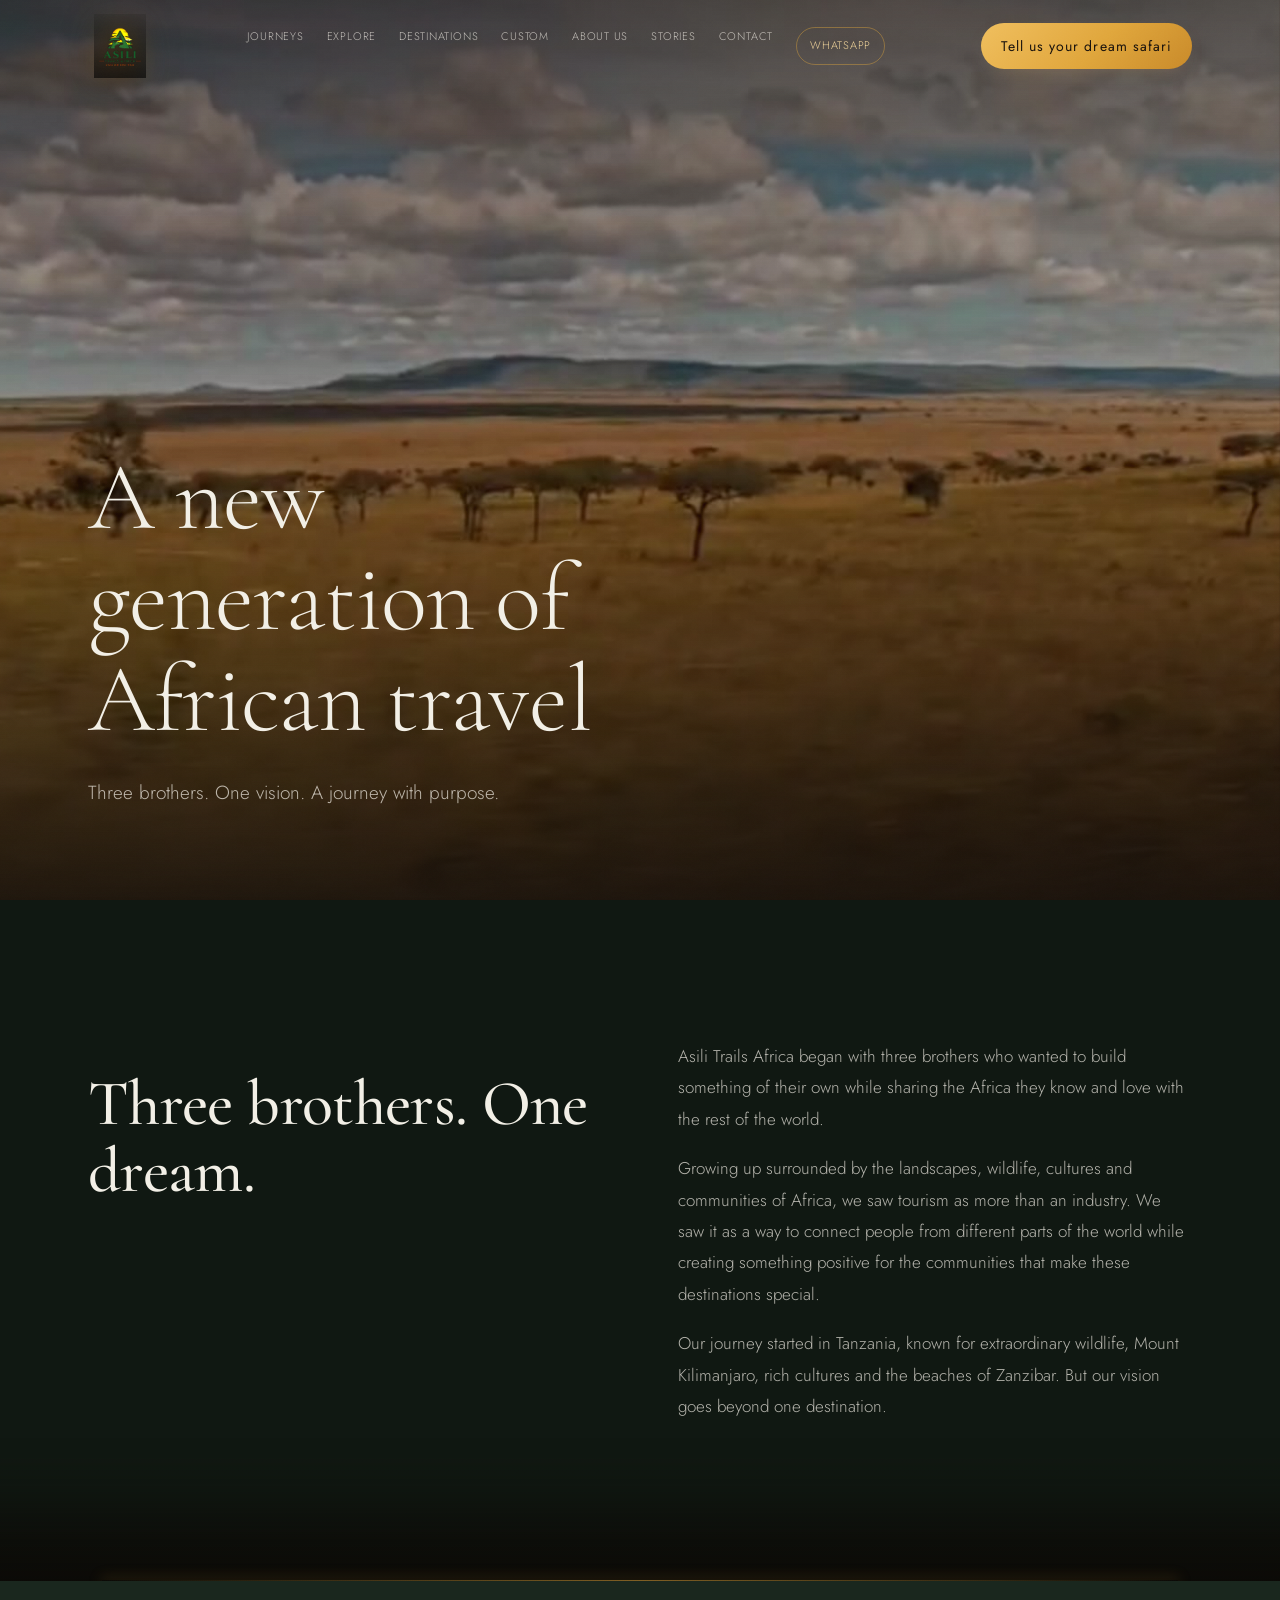
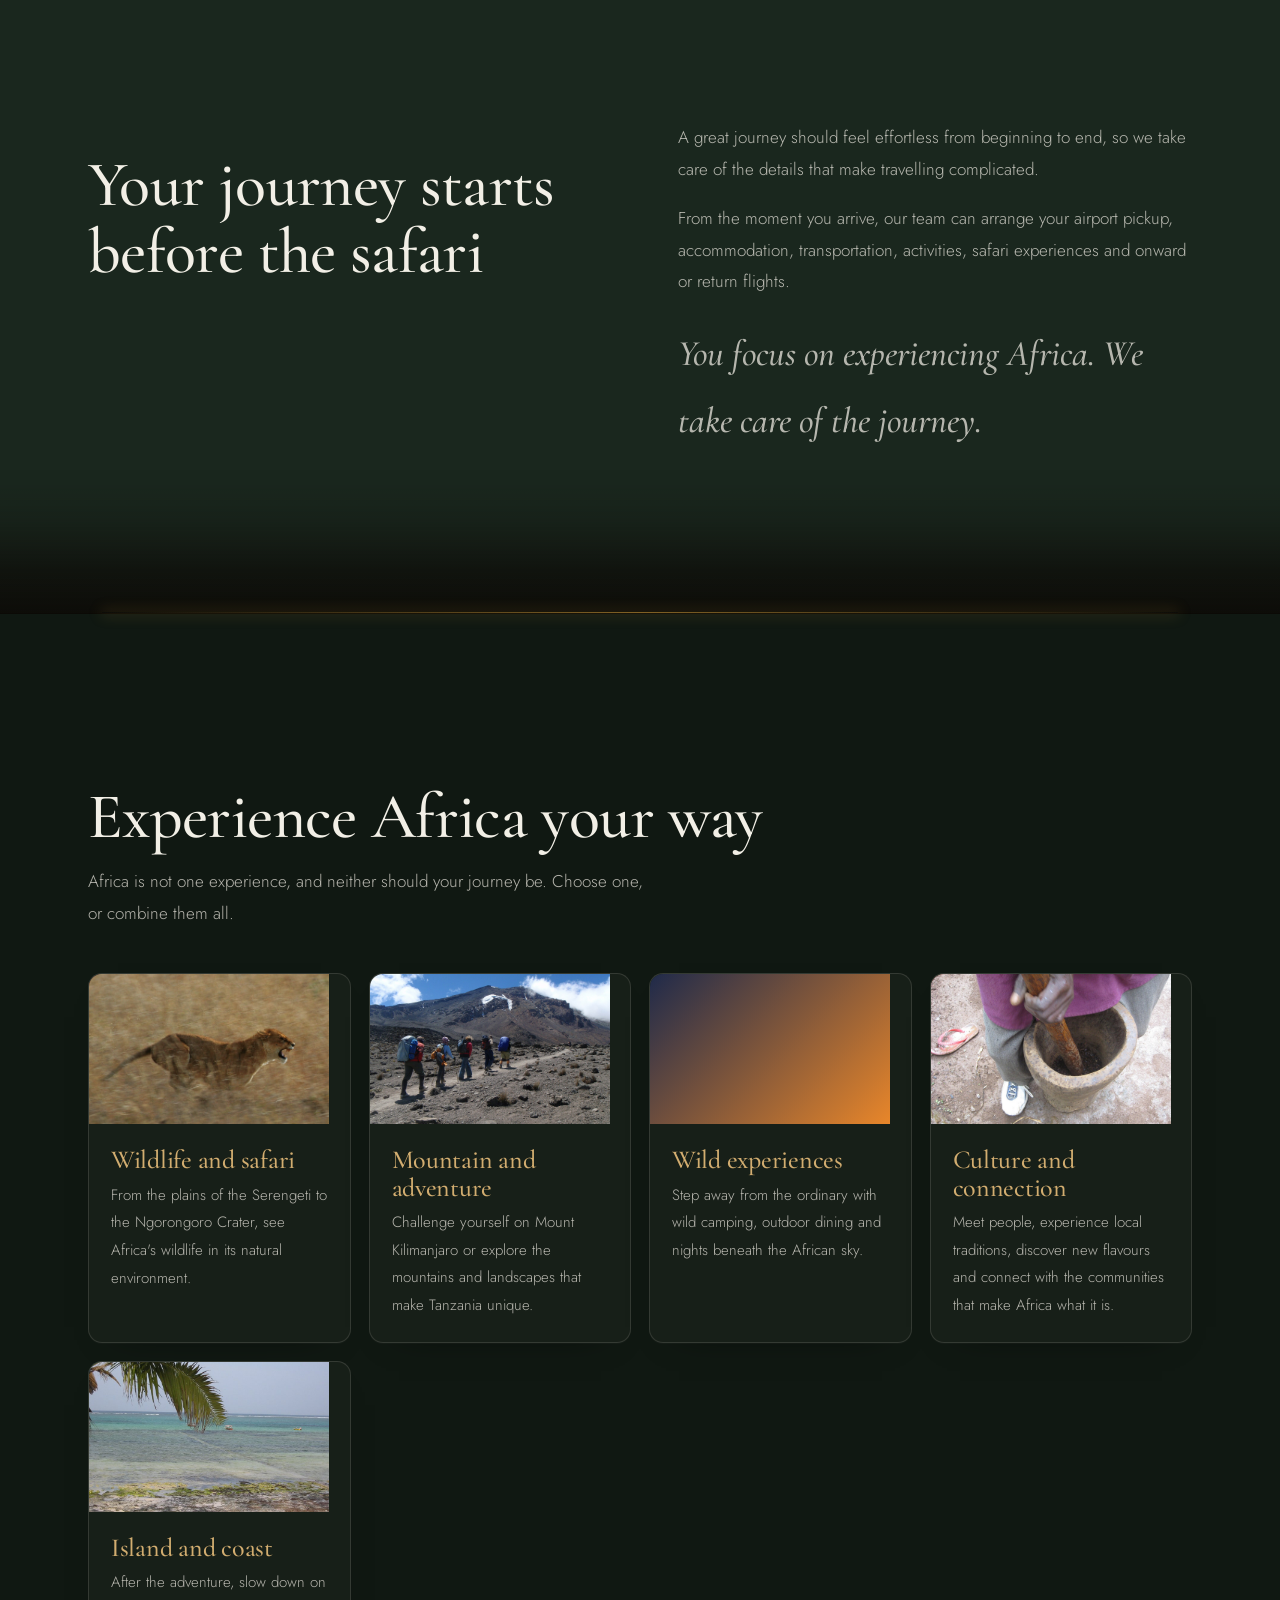
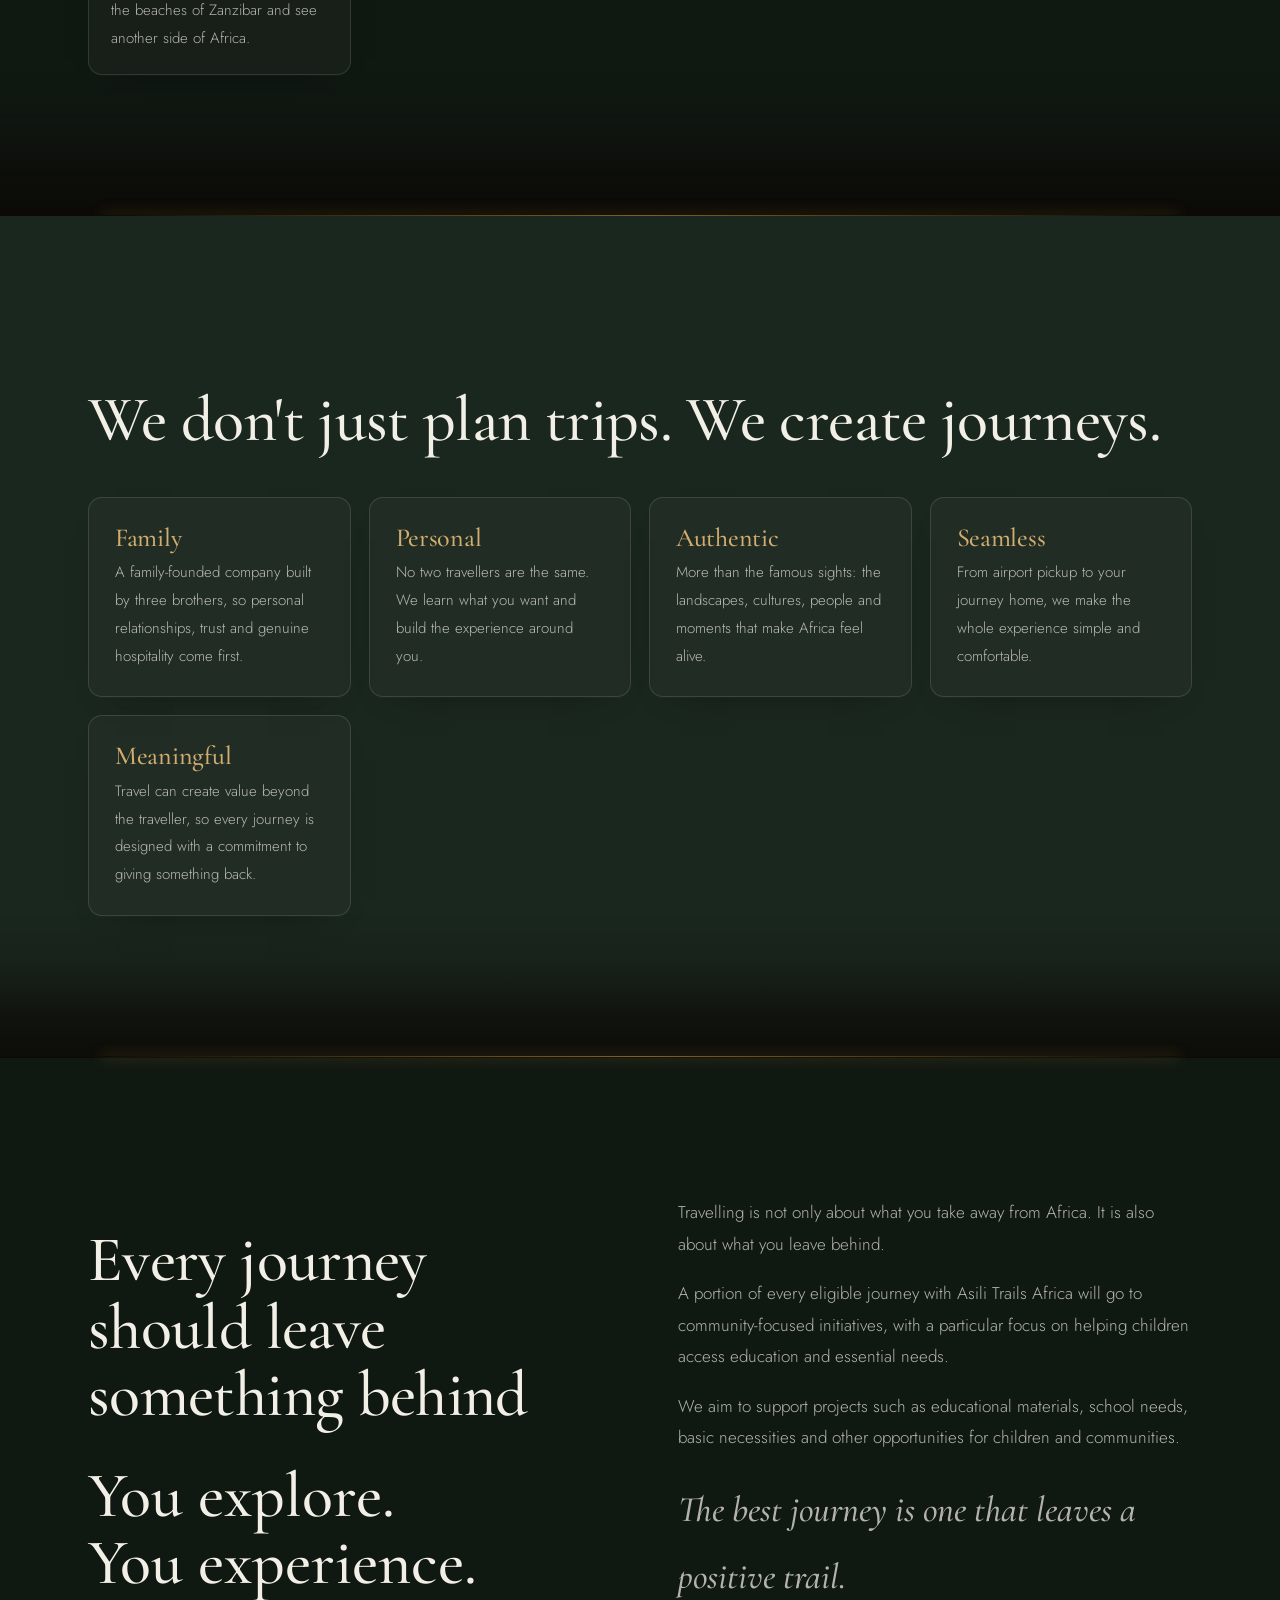
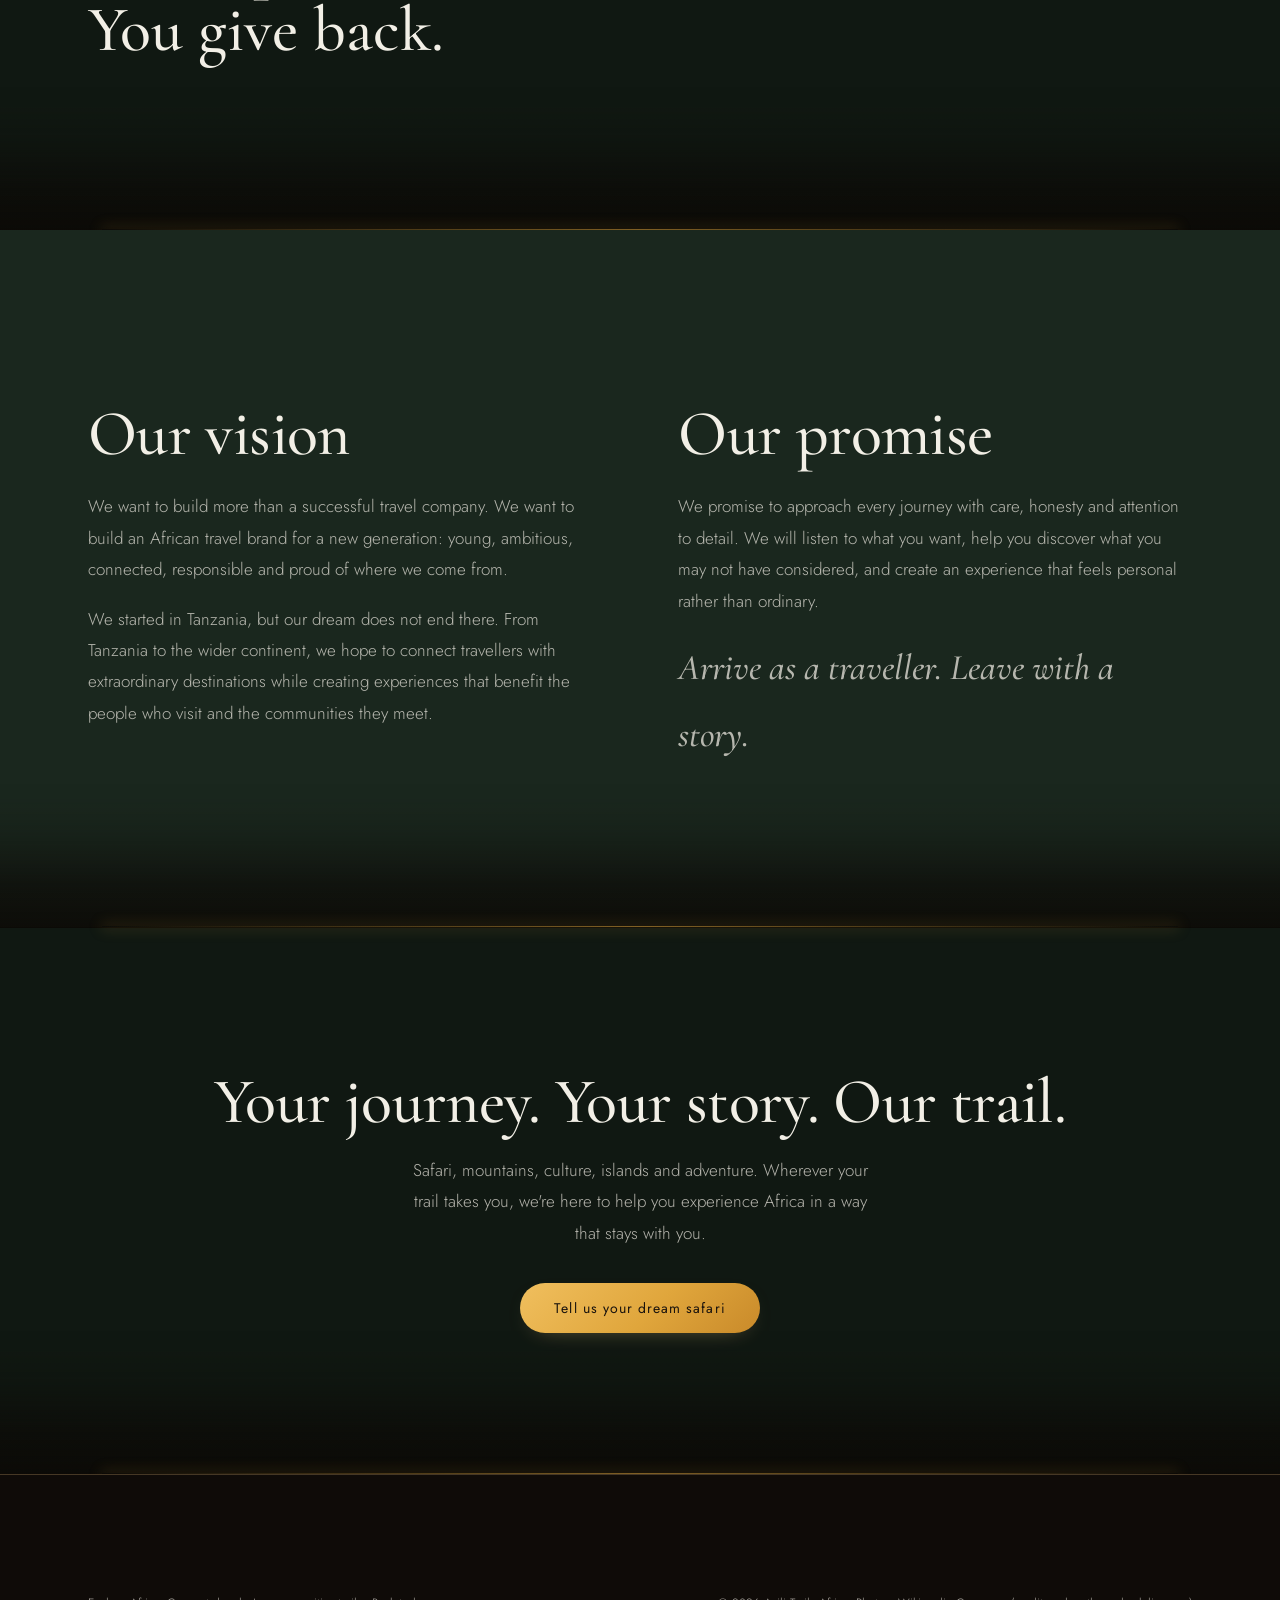
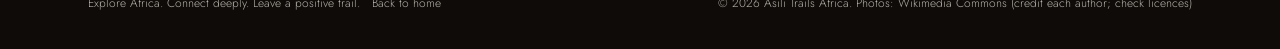
==== about.html @ cc061649 "Add files via upload" ====
<!doctype html>
<html lang="en">
  <head>
    <meta charset="utf-8" />
    <meta
      name="viewport"
      content="width=device-width,initial-scale=1,viewport-fit=cover"
    />
    <meta name="theme-color" content="#1a130d" />
    <title>Our story | Asili Trails Africa</title>
    <meta
      name="description"
      content="Three brothers, one vision: a new generation of African travel that gives something back."
    />
    <link rel="icon" type="image/png" href="logo.png" />
    <link rel="apple-touch-icon" href="logo.png" />
    <meta property="og:title" content="Our story | Asili Trails Africa" />
    <meta property="og:image" content="logo.png" />
    <link rel="preconnect" href="https://fonts.googleapis.com" />
    <link rel="preconnect" href="https://fonts.gstatic.com" crossorigin />
    <link
      href="https://fonts.googleapis.com/css2?family=Cormorant+Garamond:wght@300;500;600&family=Jost:wght@300;400&display=swap"
      rel="stylesheet"
    />
    <link rel="stylesheet" href="style.css" />
  </head>
  <body>
    <div class="prog" id="pg"></div>
    <nav id="nav">
      <div class="w">
        <a
          class="brand"
          href="index.html"
          aria-label="Asili Trails Africa home"
          ><img
            class="logo"
            src="logo.png"
            width="64"
            height="64"
            alt="Asili Trails Africa"
        /></a>
        <div class="links">
          <a href="index.html#journeys">Journeys</a
          ><a href="journeys.html">Explore</a
          ><a href="index.html#destinations">Destinations</a
          ><a href="index.html#custom">Custom</a
          ><a href="about.html">About us</a
          ><a href="index.html#stories">Stories</a
          ><a href="index.html#contact">Contact</a><a class="wa-nav" href="https://wa.me/255725451451?text=Hello%20Asili%20Trails%20Africa%2C%20I%20would%20like%20to%20plan%20a%20Tanzania%20journey." rel="noopener">WhatsApp</a>
        </div>
        <a
          class="btn dt"
          data-tally-open="yPVYJW"
          data-tally-layout="modal"
          data-tally-width="500"
          data-tally-auto-close="0"
          href="index.html#custom"
          >Tell us your dream safari</a
        ><button
          class="bur"
          id="bur"
          type="button"
          aria-label="Open menu"
          aria-expanded="false"
          aria-controls="menu"
        >
          <span></span><span></span><span></span>
        </button>
      </div>
    </nav>
    <div class="menu" id="menu">
      <a href="index.html#journeys">Journeys</a
      ><a href="journeys.html">Explore</a
      ><a href="index.html#destinations">Destinations</a
      ><a href="index.html#custom">Custom</a
      ><a href="about.html">About us</a
      ><a href="index.html#stories">Stories</a
      ><a href="index.html#contact">Contact</a
      ><a
        class="btn"
        data-tally-open="yPVYJW"
        data-tally-layout="modal"
        data-tally-width="500"
        data-tally-auto-close="0"
        href="index.html#custom"
        >Tell us your dream safari</a
      >
    </div>

    <header class="ahero">
      <video
        class="bg"
        autoplay
        muted
        loop
        playsinline
        poster="about.jpg"
        preload="auto"
        aria-hidden="true"
      >
        <source src="about-hero.mp4" type="video/mp4" />
      </video>
      <img
        class="bg"
        id="afallback"
        src="about.jpg"
        alt="Lions resting on a rock at golden hour on the Serengeti"
        style="display: none"
        loading="eager"
        fetchpriority="high"
        onerror="
          if (!this.dataset.f) {
            this.dataset.f = 1;
            this.src =
              'https://commons.wikimedia.org/wiki/Special:FilePath/Serengeti_Loewin.jpg?width=1600';
          } else this.style.display='none';
        "
      />
      <div class="w">
        <h1>A new generation of African travel</h1>
        <p
          style="
            max-width: 40ch;
            color: var(--mute);
            margin: 24px 0 0;
            font-size: 19px;
          "
        >
          Three brothers. One vision. A journey with purpose.
        </p>
      </div>
    </header>

    <section>
      <div class="w two">
        <div data-r>
          <div class="rule"></div>
          <h2>Three brothers. One dream.</h2>
        </div>
        <div class="prose" data-r>
          <p>
            Asili Trails Africa began with three brothers who wanted to build
            something of their own while sharing the Africa they know and love
            with the rest of the world.
          </p>
          <p>
            Growing up surrounded by the landscapes, wildlife, cultures and
            communities of Africa, we saw tourism as more than an industry. We
            saw it as a way to connect people from different parts of the world
            while creating something positive for the communities that make
            these destinations special.
          </p>
          <p>
            Our journey started in Tanzania, known for extraordinary wildlife,
            Mount Kilimanjaro, rich cultures and the beaches of Zanzibar. But
            our vision goes beyond one destination.
          </p>
        </div>
      </div>
    </section>

    <section style="background: var(--panel)">
      <div class="w two">
        <div data-r>
          <div class="rule"></div>
          <h2>Your journey starts before the safari</h2>
        </div>
        <div class="prose" data-r>
          <p>
            A great journey should feel effortless from beginning to end, so we
            take care of the details that make travelling complicated.
          </p>
          <p>
            From the moment you arrive, our team can arrange your airport
            pickup, accommodation, transportation, activities, safari
            experiences and onward or return flights.
          </p>
          <p class="lede" style="margin-top: 24px">
            You focus on experiencing Africa. We take care of the journey.
          </p>
        </div>
      </div>
    </section>

    <section>
      <div class="w">
        <div data-r>
          <div class="rule"></div>
          <h2>Experience Africa your way</h2>
          <p style="color: var(--mute); max-width: 56ch; margin-top: 16px">
            Africa is not one experience, and neither should your journey be.
            Choose one, or combine them all.
          </p>
        </div>
        <div class="grid">
          <div class="tile">
            <div
              class="ti"
              style="background: linear-gradient(135deg, #7a3d2b, #e8862a)"
            >
              <img
                src="images/ser.jpg"
                alt="Lion resting in the Serengeti"
                loading="lazy"
                decoding="async"
                referrerpolicy="no-referrer"
                onerror="
                  if (!this.dataset.f) {
                    this.dataset.f = 1;
                    this.src =
                      'https://commons.wikimedia.org/wiki/Special:FilePath/Serengeti_Loewin.jpg?width=600';
                  } else this.style.display='none';
                "
              />
            </div>
            <div class="t">
              <h3>Wildlife and safari</h3>
              <p>
                From the plains of the Serengeti to the Ngorongoro Crater, see
                Africa's wildlife in its natural environment.
              </p>
            </div>
          </div>
          <div class="tile">
            <div
              class="ti"
              style="background: linear-gradient(135deg, #2b2a3d, #8c4a3a)"
            >
              <img
                src="images/kil.jpg"
                alt="Mount Kilimanjaro"
                loading="lazy"
                decoding="async"
                referrerpolicy="no-referrer"
                onerror="
                  if (!this.dataset.f) {
                    this.dataset.f = 1;
                    this.src =
                      'https://commons.wikimedia.org/wiki/Special:FilePath/Mount_Kilimanjaro_Dec_2009_edit1.jpg?width=600';
                  } else this.style.display='none';
                "
              />
            </div>
            <div class="t">
              <h3>Mountain and adventure</h3>
              <p>
                Challenge yourself on Mount Kilimanjaro or explore the mountains
                and landscapes that make Tanzania unique.
              </p>
            </div>
          </div>
          <div class="tile">
            <div
              class="ti"
              style="background: linear-gradient(135deg, #1f2a4a, #e8862a)"
            >
              <img
                src="images/camping.jpg"
                alt="Camping under the African sky"
                loading="lazy"
                decoding="async"
                referrerpolicy="no-referrer"
                onerror="this.style.display='none'"
              />
            </div>
            <div class="t">
              <h3>Wild experiences</h3>
              <p>
                Step away from the ordinary with wild camping, outdoor dining
                and nights beneath the African sky.
              </p>
            </div>
          </div>
          <div class="tile">
            <div
              class="ti"
              style="background: linear-gradient(135deg, #7a3d2b, #c98a2a)"
            >
              <img
                src="images/mk.jpg"
                alt="Fruit sellers at Darajani Market"
                loading="lazy"
                decoding="async"
                referrerpolicy="no-referrer"
                onerror="
                  if (!this.dataset.f) {
                    this.dataset.f = 1;
                    this.src =
                      'https://commons.wikimedia.org/wiki/Special:FilePath/Darajani_market_fruit_sellers.jpg?width=600';
                  } else this.style.display='none';
                "
              />
            </div>
            <div class="t">
              <h3>Culture and connection</h3>
              <p>
                Meet people, experience local traditions, discover new flavours
                and connect with the communities that make Africa what it is.
              </p>
            </div>
          </div>
          <div class="tile">
            <div
              class="ti"
              style="background: linear-gradient(135deg, #3a6a7a, #e8b86a)"
            >
              <img
                src="images/zb.jpg"
                alt="Beach in Zanzibar"
                loading="lazy"
                decoding="async"
                referrerpolicy="no-referrer"
                onerror="
                  if (!this.dataset.f) {
                    this.dataset.f = 1;
                    this.src =
                      'https://commons.wikimedia.org/wiki/Special:FilePath/Beach_at_Matemwe%2C_Kaskazini_A%2C_Unguja_North%2C_Zanzibar.jpg?width=600';
                  } else this.style.display='none';
                "
              />
            </div>
            <div class="t">
              <h3>Island and coast</h3>
              <p>
                After the adventure, slow down on the beaches of Zanzibar and
                see another side of Africa.
              </p>
            </div>
          </div>
        </div>
      </div>
    </section>

    <section style="background: var(--panel)">
      <div class="w">
        <div data-r>
          <div class="rule"></div>
          <h2>We don't just plan trips. We create journeys.</h2>
        </div>
        <div class="grid">
          <div class="tile v">
            <h3>Family</h3>
            <p>
              A family-founded company built by three brothers, so personal
              relationships, trust and genuine hospitality come first.
            </p>
          </div>
          <div class="tile v">
            <h3>Personal</h3>
            <p>
              No two travellers are the same. We learn what you want and build
              the experience around you.
            </p>
          </div>
          <div class="tile v">
            <h3>Authentic</h3>
            <p>
              More than the famous sights: the landscapes, cultures, people and
              moments that make Africa feel alive.
            </p>
          </div>
          <div class="tile v">
            <h3>Seamless</h3>
            <p>
              From airport pickup to your journey home, we make the whole
              experience simple and comfortable.
            </p>
          </div>
          <div class="tile v">
            <h3>Meaningful</h3>
            <p>
              Travel can create value beyond the traveller, so every journey is
              designed with a commitment to giving something back.
            </p>
          </div>
        </div>
      </div>
    </section>

    <section>
      <div class="w two">
        <div data-r>
          <div class="rule"></div>
          <h2>Every journey should leave something behind</h2>
          <p class="tri" style="margin-top: 34px">
            You explore.<br />You experience.<br />You give back.
          </p>
        </div>
        <div class="prose" data-r>
          <p>
            Travelling is not only about what you take away from Africa. It is
            also about what you leave behind.
          </p>
          <p>
            A portion of every eligible journey with Asili Trails Africa will go
            to community-focused initiatives, with a particular focus on helping
            children access education and essential needs.
          </p>
          <p>
            We aim to support projects such as educational materials, school
            needs, basic necessities and other opportunities for children and
            communities.
          </p>
          <p class="lede" style="margin-top: 24px">
            The best journey is one that leaves a positive trail.
          </p>
        </div>
      </div>
    </section>

    <section style="background: var(--panel)">
      <div class="w two">
        <div class="prose" data-r>
          <div class="rule"></div>
          <h2 style="margin-bottom: 24px">Our vision</h2>
          <p>
            We want to build more than a successful travel company. We want to
            build an African travel brand for a new generation: young,
            ambitious, connected, responsible and proud of where we come from.
          </p>
          <p>
            We started in Tanzania, but our dream does not end there. From
            Tanzania to the wider continent, we hope to connect travellers with
            extraordinary destinations while creating experiences that benefit
            the people who visit and the communities they meet.
          </p>
        </div>
        <div class="prose" data-r>
          <div class="rule"></div>
          <h2 style="margin-bottom: 24px">Our promise</h2>
          <p>
            We promise to approach every journey with care, honesty and
            attention to detail. We will listen to what you want, help you
            discover what you may not have considered, and create an experience
            that feels personal rather than ordinary.
          </p>
          <p class="lede">Arrive as a traveller. Leave with a story.</p>
        </div>
      </div>
    </section>

    <section style="text-align: center">
      <div class="w" data-r>
        <h2>Your journey. Your story. Our trail.</h2>
        <p style="color: var(--mute); margin: 20px auto 34px; max-width: 46ch">
          Safari, mountains, culture, islands and adventure. Wherever your trail
          takes you, we're here to help you experience Africa in a way that
          stays with you.
        </p>
        <a
          class="btn"
          data-tally-open="yPVYJW"
          data-tally-layout="modal"
          data-tally-width="500"
          data-tally-auto-close="0"
          href="index.html#custom"
          >Tell us your dream safari</a
        >
      </div>
    </section>

    <footer>
      <div class="w">
        <div class="copy">
          <span
            >Explore Africa. Connect deeply. Leave a positive trail. &nbsp;
            <a href="index.html">Back to home</a></span
          ><span
            >&copy; 2026 Asili Trails Africa. Photos: Wikimedia Commons (credit
            each author; check licences)</span
          >
        </div>
      </div>
    </footer>

    <script>
      (function () {
        var d = document,
          r = d.documentElement,
          $ = function (s) {
            return d.querySelector(s);
          };
        var nav = $("#nav"),
          pg = $("#pg"),
          bur = $("#bur"),
          menu = $("#menu");
        function sc() {
          nav.classList.toggle("s", scrollY > 40);
          var h = r.scrollHeight - innerHeight;
          pg.style.transform =
            "scaleX(" + (h > 0 ? Math.min(1, scrollY / h) : 0) + ")";
        }
        addEventListener("scroll", sc, { passive: true });
        sc();
        function tog(o) {
          var on = typeof o === "boolean" ? o : !menu.classList.contains("on");
          menu.classList.toggle("on", on);
          bur.setAttribute("aria-expanded", on);
          bur.setAttribute("aria-label", on ? "Close menu" : "Open menu");
          r.classList.toggle("lock", on);
        }
        bur.onclick = function () {
          tog();
        };
        [].forEach.call(menu.querySelectorAll("a"), function (a) {
          a.addEventListener("click", function () {
            tog(false);
          });
        });
        addEventListener("keydown", function (e) {
          if (e.key === "Escape") tog(false);
        });
        addEventListener("resize", function () {
          if (innerWidth > 860) tog(false);
        });
        addEventListener("DOMContentLoaded", function () {
          var v = document.querySelector(".ahero video.bg"),
            f = document.getElementById("afallback");
          if (!v) {
            return;
          }
          var saveData = navigator.connection && navigator.connection.saveData;
          if (saveData) {
            v.remove();
            f.style.display = "block";
            return;
          }
          /* Only fall back to the still photo on a genuine failure to load or
     play - never on a timer, and never just because the browser has
     "reduce motion" set. If about-hero.mp4 truly 404s, the browser's
     own error event fires and we swap to the photo; otherwise the
     video is left alone to start whenever it's ready. */
          var done = false;
          var showFallback = function (reason) {
            if (done) return;
            done = true;
            f.style.display = "block";
            f.dataset.reason = reason;
            v.style.display = "none";
          };
          v.addEventListener("error", function () {
            showFallback("video-error");
          });
          var src = v.querySelector("source");
          if (src)
            src.addEventListener("error", function () {
              showFallback("source-error");
            });
          var tryPlay = function () {
            if (done) return;
            var p = v.play();
            if (p && p.catch)
              p.catch(function () {
                /* keep retrying on later events instead of giving up immediately */
              });
          };
          ["loadeddata", "canplay", "canplaythrough"].forEach(function (ev) {
            v.addEventListener(ev, tryPlay);
          });
          tryPlay();
          /* Only give up after a generous window, and only if the video genuinely
     never became playable - not on a short arbitrary timer. */
          setTimeout(function () {
            if (!done && (v.readyState < 2 || v.error))
              showFallback("timeout-not-ready");
          }, 12000);
        });
        addEventListener("load", function () {
          var M = window.Motion || {};
          if (
            !M.animate ||
            !matchMedia("(hover:hover)").matches ||
            matchMedia("(prefers-reduced-motion: reduce)").matches
          )
            return;
          [].forEach.call(d.querySelectorAll(".btn"), function (b) {
            b.addEventListener("pointermove", function (e) {
              var q = b.getBoundingClientRect();
              M.animate(
                b,
                {
                  x: (e.clientX - q.left - q.width / 2) * 0.16,
                  y: (e.clientY - q.top - q.height / 2) * 0.26,
                },
                { duration: 0.25 },
              );
            });
            b.addEventListener("pointerleave", function () {
              M.animate(
                b,
                { x: 0, y: 0 },
                { duration: 0.5, easing: [0.22, 1, 0.36, 1] },
              );
            });
          });
        });
      })();
    </script>
    <script
      defer
      src="https://cdn.jsdelivr.net/npm/motion@11.11.13/dist/motion.js"
    ></script>
    <script
      defer
      src="https://cdnjs.cloudflare.com/ajax/libs/animejs/3.2.1/anime.min.js"
    ></script>
    <script async src="https://tally.so/widget/embed.js"></script>
  </body>
</html>
---- style.css ----
:root {
  --bg: #1a130d;
  --panel: #3a2314;
  --gold: #e0a63c;
  --ink: #ece4d0;
  --mute: rgba(236, 228, 208, 0.7);
  --line: rgba(224, 166, 60, 0.28);
  box-sizing: border-box;
}
*,
*::before,
*::after {
  box-sizing: inherit;
  margin: 0;
}
html {
  scroll-behavior: smooth;
  scroll-padding-top: 90px;
}
body {
  background: var(--bg);
  color: var(--ink);
  font:
    300 17px/1.85 Jost,
    system-ui,
    sans-serif;
  -webkit-font-smoothing: antialiased;
  overflow-x: hidden;
}
h1,
h2,
h3 {
  font-family: "Cormorant Garamond", Georgia, serif;
  font-weight: 500;
  line-height: 1.05;
  letter-spacing: -0.01em;
}
h1 {
  font-weight: 300;
}
h2 {
  font-size: clamp(36px, 5vw, 64px);
}
a {
  color: inherit;
  text-decoration: none;
}
img {
  display: block;
  max-width: 100%;
}
:focus-visible {
  outline: 2px solid var(--gold);
  outline-offset: 3px;
}
.w {
  max-width: 1200px;
  margin: 0 auto;
  padding: 0 clamp(20px, 5vw, 48px);
}
section {
  padding: clamp(72px, 11vw, 150px) 0;
}
.btn {
  display: inline-block;
  padding: 15px 32px;
  border: 1px solid var(--gold);
  border-radius: 2px;
  background: var(--gold);
  color: #1a130d;
  font: 400 14px Jost;
  letter-spacing: 0.06em;
  cursor: pointer;
  transition: 0.3s;
}
.btn:hover {
  background: transparent;
  color: var(--gold);
}
.btn.o {
  background: transparent;
  color: var(--ink);
  border-color: rgba(236, 228, 208, 0.4);
}
.btn.o:hover {
  border-color: var(--gold);
  color: var(--gold);
}
.rule {
  height: 1px;
  width: 64px;
  background: var(--gold);
  margin-bottom: 28px;
  transform-origin: left;
}

nav {
  position: fixed;
  top: 0;
  left: 0;
  right: 0;
  z-index: 10;
  padding-top: env(safe-area-inset-top, 0px);
  transition: 0.4s;
}
nav.s {
  background: rgba(26, 19, 13, 0.88);
  backdrop-filter: blur(14px);
  border-bottom: 1px solid var(--line);
}
nav .w {
  display: flex;
  align-items: center;
  justify-content: space-between;
  gap: 20px;
  height: 80px;
}
.logo {
  width: 56px;
  height: 56px;
  border-radius: 6px;
  background: #f4efe2;
}
.logo.big {
  width: 110px;
  height: 110px;
}
.links {
  display: flex;
  gap: 34px;
  font-size: 14px;
  letter-spacing: 0.08em;
}
.links a {
  color: var(--mute);
  transition: 0.3s;
}
.links a.wa-nav { color: var(--gold); }
.links a:hover {
  color: var(--gold);
}
.bur {
  display: none;
  background: none;
  border: 1px solid var(--line);
  color: var(--ink);
  width: 44px;
  height: 44px;
  border-radius: 2px;
  font-size: 20px;
  cursor: pointer;
}
@media (max-width: 860px) {
  .bur {
    display: block;
  }
  nav .btn {
    display: none;
  }
  .links {
    display: none;
    position: absolute;
    top: 100%;
    left: 0;
    right: 0;
    flex-direction: column;
    gap: 18px;
    padding: 22px clamp(20px, 5vw, 48px);
    background: rgba(26, 19, 13, 0.97);
  }
  .links.on {
    display: flex;
  }
}
.hero {
  position: relative;
  min-height: 100vh;
  min-height: 100svh;
  display: flex;
  align-items: flex-end;
  overflow: hidden;
  background: linear-gradient(#5a2c22, #7a3d2b 55%, #e8862a 94%);
}
.hero img {
  position: absolute;
  top: 0;
  right: 0;
  bottom: 0;
  left: 0;
  width: 100%;
  height: 100%;
  object-fit: cover;
  animation: kb 26s ease-out both;
}
@keyframes kb {
  from {
    transform: scale(1.12);
  }
  to {
    transform: scale(1);
  }
}
.hero::after {
  content: "";
  position: absolute;
  top: 0;
  right: 0;
  bottom: 0;
  left: 0;
  background: linear-gradient(
    rgba(26, 19, 13, 0.55),
    rgba(26, 19, 13, 0.05) 45%,
    rgba(122, 61, 43, 0.38) 75%,
    rgba(26, 19, 13, 0.95)
  );
}
.hero .w {
  position: relative;
  z-index: 2;
  width: 100%;
  padding-bottom: clamp(48px, 10vh, 100px);
}
.hero h1 {
  font-size: clamp(48px, 9vw, 124px);
  max-width: 9ch;
}
.hero p {
  max-width: 42ch;
  color: var(--mute);
  margin: 24px 0 34px;
  font-size: 19px;
}
.hero .cta {
  display: flex;
  gap: 14px;
  flex-wrap: wrap;
}
.split {
  display: grid;
  grid-template-columns: 1fr 1.5fr;
  gap: clamp(32px, 7vw, 110px);
  align-items: start;
}
.split > div:first-child {
  position: sticky;
  top: 120px;
}
.split p {
  color: var(--mute);
  margin-top: 20px;
  max-width: 40ch;
  line-height: 1.85;
}
@media (max-width: 860px) {
  .split {
    grid-template-columns: 1fr;
  }
  .split > div:first-child {
    position: static;
  }
}
.acc {
  border-top: 1px solid var(--line);
}
.row {
  border-bottom: 1px solid var(--line);
}
.row > button {
  width: 100%;
  display: flex;
  justify-content: space-between;
  align-items: baseline;
  gap: 20px;
  padding: 26px 0;
  background: none;
  border: 0;
  color: inherit;
  text-align: left;
  cursor: pointer;
  font:
    500 clamp(26px, 3vw, 38px)/1.1 "Cormorant Garamond",
    Georgia,
    serif;
  transition: color 0.3s;
}
.row > button:hover,
.row.on > button {
  color: var(--gold);
}
.row small {
  font:
    300 14px Jost,
    sans-serif;
  color: var(--mute);
  text-align: right;
  max-width: 24ch;
}
@media (max-width: 560px) {
  .row small {
    display: none;
  }
}
.b {
  display: grid;
  grid-template-rows: 0fr;
  transition: grid-template-rows 0.5s cubic-bezier(0.22, 1, 0.36, 1);
}
.row.on .b {
  grid-template-rows: 1fr;
}
.b > div {
  overflow: hidden;
}
.grp h3 {
  font-size: 21px;
  font-style: italic;
  color: var(--gold);
  margin: 4px 0 10px;
}
.chips {
  display: flex;
  flex-wrap: wrap;
  gap: 8px;
  margin-bottom: 22px;
}
.chip {
  border: 1px solid var(--line);
  padding: 5px 14px;
  font-size: 14px;
  color: var(--mute);
  background: none;
  font-family: inherit;
}
button.chip {
  cursor: pointer;
  color: var(--ink);
  transition: 0.3s;
}
button.chip:hover {
  border-color: var(--gold);
}
button.chip[aria-pressed="true"] {
  background: var(--gold);
  border-color: var(--gold);
  color: #1a130d;
}
#destinations {
  background: #2a1f12;
}
.cards {
  display: grid;
  grid-template-columns: repeat(3, 1fr);
  gap: 20px;
  margin-top: 52px;
  min-height: 300px;
}
.card {
  position: relative;
  aspect-ratio: 3/4;
  overflow: hidden;
  background: linear-gradient(#e8862a, #7a3d2b);
  will-change: transform;
}
.card img {
  position: absolute;
  top: 0;
  right: 0;
  bottom: 0;
  left: 0;
  width: 100%;
  height: 100%;
  object-fit: cover;
}
.card::after {
  content: "";
  position: absolute;
  top: 0;
  right: 0;
  bottom: 0;
  left: 0;
  background: linear-gradient(transparent 45%, rgba(26, 19, 13, 0.9));
}
.cap {
  position: absolute;
  left: 24px;
  right: 24px;
  bottom: 22px;
  z-index: 1;
}
.cap h3 {
  font-size: 32px;
}
.cap p {
  color: var(--mute);
  font-size: 15px;
}
@media (max-width: 800px) {
  .cards {
    grid-template-columns: 1fr;
  }
  .card {
    aspect-ratio: 4/3;
  }
}
.custom {
  background: var(--panel);
}
#result {
  font:
    500 clamp(26px, 3.4vw, 40px)/1.15 "Cormorant Garamond",
    Georgia,
    serif;
  margin: 30px 0 20px;
  min-height: 46px;
}
.enq {
  display: flex;
  gap: 10px;
  flex-wrap: wrap;
}
.enq input {
  flex: 1;
  min-width: 190px;
  padding: 14px 18px;
  border: 1px solid var(--line);
  border-radius: 2px;
  background: transparent;
  color: var(--ink);
  font: inherit;
}
.path {
  display: flex;
  flex-wrap: wrap;
  gap: 10px 8px;
  margin-top: 44px;
  font-size: 14px;
  color: var(--mute);
}
.path span {
  display: flex;
  align-items: center;
  gap: 8px;
}
.path span:not(:last-child)::after {
  content: "";
  width: 24px;
  height: 1px;
  background: var(--gold);
  opacity: 0.6;
}
.band {
  position: relative;
  text-align: center;
  padding: clamp(110px, 18vw, 220px) 0;
  background: #4a2418;
  overflow: hidden;
}
.band img {
  position: absolute;
  top: 0;
  right: 0;
  bottom: 0;
  left: 0;
  width: 100%;
  height: 100%;
  object-fit: cover;
}
.band::before {
  content: "";
  position: absolute;
  top: 0;
  right: 0;
  bottom: 0;
  left: 0;
  background: rgba(74, 36, 24, 0.7);
  z-index: 1;
}
.band .w {
  position: relative;
  z-index: 2;
}
.band h2 {
  max-width: 14ch;
  margin: 0 auto 22px;
}
.band p {
  max-width: 52ch;
  margin: 0 auto 34px;
  color: var(--mute);
}
.quote {
  font:
    italic 500 clamp(26px, 3.6vw, 44px)/1.3 "Cormorant Garamond",
    Georgia,
    serif;
  max-width: 26ch;
  min-height: 5.2em;
}
.quote small {
  display: block;
  margin-top: 18px;
  font:
    300 15px Jost,
    sans-serif;
  font-style: normal;
  color: var(--gold);
}
.ctl {
  display: flex;
  gap: 14px;
  margin-top: 26px;
}
.btn.rnd {
  min-height: 52px;
  width: 52px;
  height: 52px;
  padding: 0;
  border-radius: 50%;
  flex-shrink: 0;
}
.btn.rnd svg {
  position: relative;
  z-index: 1;
}
.btn.rnd:hover svg {
  transform: translateX(0);
}
#pv.rnd:hover svg {
  animation: nudgeL 0.5s ease;
}
#nx.rnd:hover svg {
  animation: nudgeR 0.5s ease;
}
@keyframes nudgeL {
  50% {
    transform: translateX(-3px);
  }
}
@keyframes nudgeR {
  50% {
    transform: translateX(3px);
  }
}
footer {
  background: #0f0b08;
  border-top: 1px solid var(--line);
  padding: 70px 0 34px;
}
.cols {
  display: grid;
  grid-template-columns: 1.3fr 1fr 1.4fr;
  gap: 40px;
}
@media (max-width: 800px) {
  .cols {
    grid-template-columns: 1fr;
  }
}
footer h3 {
  font-size: 22px;
  color: var(--gold);
  margin-bottom: 12px;
}
footer li {
  list-style: none;
  color: var(--mute);
  font-size: 15px;
  margin-bottom: 6px;
}
.copy {
  margin-top: 48px;
  font-size: 12px;
  color: var(--mute);
  display: flex;
  justify-content: space-between;
  flex-wrap: wrap;
  gap: 8px;
}

::selection {
  background: var(--gold);
  color: #1a130d;
}
html {
  scrollbar-color: #e0a63c #1a130d;
}
.prog {
  position: fixed;
  top: 0;
  left: 0;
  height: 2px;
  width: 100%;
  background: var(--gold);
  transform: scaleX(0);
  transform-origin: left;
  z-index: 30;
}
.btn {
  position: relative;
  overflow: hidden;
  display: inline-flex;
  align-items: center;
  justify-content: center;
  min-height: 52px;
  padding: 0 34px;
  border: 0;
  border-radius: 999px;
  font:
    400 14px/1 Jost,
    sans-serif;
  letter-spacing: 0.09em;
  background: linear-gradient(135deg, #f0bf5e, #e0a63c 55%, #c98a2a);
  color: #1a130d;
  box-shadow:
    0 10px 28px -12px rgba(224, 166, 60, 0.6),
    inset 0 1px 0 rgba(255, 255, 255, 0.35);
  transition:
    box-shadow 0.4s,
    filter 0.3s;
}
.btn::before {
  content: "";
  position: absolute;
  top: 0;
  right: 0;
  bottom: 0;
  left: 0;
  background: linear-gradient(
    110deg,
    transparent 30%,
    rgba(255, 255, 255, 0.45) 50%,
    transparent 70%
  );
  transform: translateX(-120%);
  transition: transform 0.8s cubic-bezier(0.22, 1, 0.36, 1);
}
.btn:hover {
  background: linear-gradient(135deg, #f0bf5e, #e0a63c 55%, #c98a2a);
  color: #1a130d;
  box-shadow:
    0 18px 36px -12px rgba(224, 166, 60, 0.8),
    inset 0 1px 0 rgba(255, 255, 255, 0.4);
}
.btn:hover::before {
  transform: translateX(120%);
}
.btn:active {
  filter: brightness(0.94);
}
.btn.o {
  background: rgba(236, 228, 208, 0.06);
  color: var(--ink);
  box-shadow: inset 0 0 0 1px rgba(236, 228, 208, 0.35);
  backdrop-filter: blur(6px);
}
.btn.o:hover {
  background: rgba(224, 166, 60, 0.1);
  color: var(--gold);
  box-shadow: inset 0 0 0 1px var(--gold);
}
.links a {
  position: relative;
}
.links a::after {
  content: "";
  position: absolute;
  left: 0;
  right: 0;
  bottom: -6px;
  height: 1px;
  background: var(--gold);
  transform: scaleX(0);
  transform-origin: left;
  transition: transform 0.35s;
}
.links a:hover::after {
  transform: scaleX(1);
}
.chip {
  border-radius: 999px;
  transition: 0.3s;
}
.chip[data-i] {
  cursor: pointer;
  border-color: rgba(224, 166, 60, 0.55);
  color: var(--ink);
}
.chip[data-i]:hover,
.chip.on {
  background: rgba(224, 166, 60, 0.16);
  color: var(--gold);
  border-color: var(--gold);
}
button.chip:hover {
  transform: translateY(-1px);
}
.card {
  border-radius: 14px;
}
.card img {
  transition: transform 1.2s cubic-bezier(0.22, 1, 0.36, 1);
}
.card:hover img {
  transform: scale(1.06);
}
.enq input {
  border-radius: 999px;
  transition: 0.3s;
}
.enq input:focus {
  outline: none;
  border-color: var(--gold);
  box-shadow: 0 0 0 3px rgba(224, 166, 60, 0.18);
}
.ph {
  position: relative;
  margin-top: 30px;
  aspect-ratio: 4/3;
  border-radius: 14px;
  overflow: hidden;
  background: #3a2314;
  border: 1px solid rgba(236, 228, 208, 0.08);
  box-shadow: inset 0 1px 0 rgba(255, 255, 255, 0.04);
}
.ph img {
  position: absolute;
  top: 0;
  right: 0;
  bottom: 0;
  left: 0;
  width: 100%;
  height: 100%;
  object-fit: cover;
}
.ph::after {
  content: "";
  position: absolute;
  top: 0;
  right: 0;
  bottom: 0;
  left: 0;
  background: linear-gradient(transparent 55%, rgba(26, 19, 13, 0.8));
}
.ph figcaption {
  position: absolute;
  left: 18px;
  bottom: 12px;
  z-index: 1;
  font:
    italic 500 24px "Cormorant Garamond",
    Georgia,
    serif;
}
.lede {
  font:
    italic 500 clamp(24px, 3vw, 36px)/1.35 "Cormorant Garamond",
    Georgia,
    serif;
  max-width: 30ch;
}
.prose p {
  color: var(--mute);
  margin-bottom: 18px;
  max-width: 60ch;
  line-height: 1.85;
}
.grid {
  display: grid;
  grid-template-columns: repeat(auto-fit, minmax(210px, 1fr));
  gap: 18px;
  margin-top: 44px;
}
.tile {
  border: 1px solid rgba(236, 228, 208, 0.08);
  box-shadow: inset 0 1px 0 rgba(255, 255, 255, 0.04);
  border-radius: 14px;
  overflow: hidden;
  background: rgba(236, 228, 208, 0.03);
  transition:
    transform 0.5s cubic-bezier(0.22, 1, 0.36, 1),
    border-color 0.3s,
    box-shadow 0.5s;
}
.tile:hover {
  transform: translateY(-5px);
  border-color: rgba(224, 166, 60, 0.5);
  box-shadow:
    inset 0 1px 0 rgba(255, 255, 255, 0.06),
    0 18px 40px -22px rgba(0, 0, 0, 0.6);
}
.tile .ti {
  position: relative;
  height: 150px;
  background: linear-gradient(135deg, #7a3d2b, #e8862a);
}
.tile .ti img {
  position: absolute;
  top: 0;
  right: 0;
  bottom: 0;
  left: 0;
  width: 100%;
  height: 100%;
  object-fit: cover;
}
.tile div.t {
  padding: 22px;
}
.tile h3 {
  font-size: 26px;
  margin-bottom: 8px;
  color: var(--gold);
}
.tile p {
  color: var(--mute);
  font-size: 15px;
  line-height: 1.8;
}
.tile.v {
  padding: 26px;
}
.ahero {
  padding: 190px 0 100px;
  background: linear-gradient(#5a2c22, #3a2314 70%, #1a130d);
}
.ahero h1 {
  font-size: clamp(44px, 7.5vw, 100px);
  max-width: 13ch;
}
.tri {
  font:
    500 clamp(30px, 5vw, 64px)/1.05 "Cormorant Garamond",
    Georgia,
    serif;
  margin: 0 0 26px;
}
.two {
  display: grid;
  grid-template-columns: 1fr 1fr;
  gap: clamp(30px, 6vw, 90px);
}
@media (max-width: 800px) {
  .two {
    grid-template-columns: 1fr;
  }
}

.hero h1,
.ahero h1 {
  animation: rise 1s cubic-bezier(0.22, 1, 0.36, 1) both;
}
.hero p,
.ahero p {
  animation: rise 1s 0.25s cubic-bezier(0.22, 1, 0.36, 1) both;
}
.hero .cta {
  animation: rise 1s 0.45s cubic-bezier(0.22, 1, 0.36, 1) both;
}
nav .w {
  height: 84px;
}
.brand {
  display: block;
  line-height: 0;
}
.logo {
  width: 64px;
  height: 64px;
  object-fit: contain;
  background: none;
  border-radius: 0;
  filter: drop-shadow(0 0 12px rgba(224, 166, 60, 0.4))
    drop-shadow(0 4px 14px rgba(0, 0, 0, 0.6));
  transition:
    filter 0.4s,
    transform 0.4s cubic-bezier(0.22, 1, 0.36, 1);
}
.brand:hover .logo {
  transform: scale(1.06);
  filter: drop-shadow(0 0 20px rgba(224, 166, 60, 0.7))
    drop-shadow(0 4px 14px rgba(0, 0, 0, 0.6));
}
.logo.big {
  width: 132px;
  height: 132px;
}
.bur {
  display: none;
  position: relative;
  width: 48px;
  height: 48px;
  padding: 0;
  border-radius: 50%;
  border: 1px solid var(--line);
  background: rgba(236, 228, 208, 0.06);
  -webkit-backdrop-filter: blur(8px);
  backdrop-filter: blur(8px);
  cursor: pointer;
  z-index: 11;
  transition:
    border-color 0.3s,
    background 0.3s,
    transform 0.2s;
}
.bur:hover {
  border-color: var(--gold);
  background: rgba(224, 166, 60, 0.12);
}
.bur:active {
  transform: scale(0.92);
}
.bur span {
  position: absolute;
  left: 14px;
  right: 14px;
  height: 1.5px;
  border-radius: 2px;
  background: var(--ink);
  transition:
    transform 0.4s cubic-bezier(0.22, 1, 0.36, 1),
    opacity 0.2s,
    background 0.3s;
}
.bur span:nth-child(1) {
  top: 18px;
}
.bur span:nth-child(2) {
  top: 23px;
  right: 21px;
}
.bur span:nth-child(3) {
  top: 28px;
}
.bur:hover span {
  background: var(--gold);
}
.bur[aria-expanded="true"] span:nth-child(1) {
  transform: translateY(5px) rotate(45deg);
}
.bur[aria-expanded="true"] span:nth-child(2) {
  opacity: 0;
}
.bur[aria-expanded="true"] span:nth-child(3) {
  transform: translateY(-5px) rotate(-45deg);
}
.menu {
  position: fixed;
  top: 0;
  left: 0;
  right: 0;
  bottom: 0;
  z-index: 9;
  display: flex;
  flex-direction: column;
  justify-content: center;
  padding: 100px clamp(24px, 8vw, 64px) 40px;
  background: rgba(26, 19, 13, 0.97);
  -webkit-backdrop-filter: blur(18px);
  backdrop-filter: blur(18px);
  opacity: 0;
  visibility: hidden;
  transition:
    opacity 0.35s,
    visibility 0.35s;
}
.menu.on {
  opacity: 1;
  visibility: visible;
}
.menu a:not(.btn) {
  font:
    500 clamp(34px, 9vw, 52px)/1.15 "Cormorant Garamond",
    Georgia,
    serif;
  padding: 10px 0;
  border-bottom: 1px solid var(--line);
  opacity: 0;
  transform: translateY(16px);
  transition:
    transform 0.5s cubic-bezier(0.22, 1, 0.36, 1),
    opacity 0.5s,
    color 0.3s;
}
.menu a:not(.btn):hover {
  color: var(--gold);
}
.menu.on a:not(.btn) {
  opacity: 1;
  transform: none;
}
.menu.on a:nth-child(2) {
  transition-delay: 0.06s;
}
.menu.on a:nth-child(3) {
  transition-delay: 0.12s;
}
.menu.on a:nth-child(4) {
  transition-delay: 0.18s;
}
.menu.on a:nth-child(5) {
  transition-delay: 0.24s;
}
.menu.on a:nth-child(6) {
  transition-delay: 0.3s;
}
.menu .btn {
  margin-top: 32px;
  align-self: flex-start;
}
.lock {
  overflow: hidden;
}
@media (max-width: 860px) {
  .bur {
    display: block;
  }
  .links,
  nav .btn.dt {
    display: none;
  }
}
@media (min-width: 861px) {
  .menu {
    display: none;
  }
}
.card {
  min-height: 280px;
}
.ph {
  min-height: 220px;
}
.gb {
  position: relative;
  height: 150px;
  border-radius: 12px;
  overflow: hidden;
  margin: 6px 0 14px;
  background: linear-gradient(135deg, var(--g1), var(--g2));
}
.gb img {
  position: absolute;
  top: 0;
  left: 0;
  width: 100%;
  height: 100%;
  object-fit: cover;
  transition: transform 1s cubic-bezier(0.22, 1, 0.36, 1);
}
.grp:hover .gb img {
  transform: scale(1.05);
}
.gb::after {
  content: "";
  position: absolute;
  top: 0;
  right: 0;
  bottom: 0;
  left: 0;
  background: linear-gradient(transparent 45%, rgba(26, 19, 13, 0.65));
}
.ph img {
  opacity: 0;
  transition: opacity 0.6s;
}
.ahero {
  position: relative;
  min-height: 72vh;
  min-height: 72svh;
  display: flex;
  align-items: flex-end;
  overflow: hidden;
  padding: 0;
}
.ahero .bg {
  position: absolute;
  top: 0;
  left: 0;
  width: 100%;
  height: 100%;
  object-fit: cover;
  animation: kb 26s ease-out both;
}
.ahero::after {
  content: "";
  position: absolute;
  top: 0;
  right: 0;
  bottom: 0;
  left: 0;
  background: linear-gradient(
    rgba(26, 19, 13, 0.6),
    rgba(26, 19, 13, 0.1) 45%,
    rgba(26, 19, 13, 0.95)
  );
}
.ahero .w {
  position: relative;
  z-index: 2;
  width: 100%;
  padding-top: 130px;
  padding-bottom: clamp(44px, 8vh, 90px);
}
@media (max-width: 1000px) {
  .cards {
    grid-template-columns: 1fr 1fr;
  }
  .cards .card:last-child {
    grid-column: 1/-1;
    aspect-ratio: 16/9;
    min-height: 240px;
  }
}
@media (max-width: 600px) {
  .cards {
    grid-template-columns: 1fr;
  }
  .cards .card:last-child {
    aspect-ratio: 4/3;
  }
  .hero .cta .btn {
    flex: 1 1 100%;
  }
  .hero h1 {
    max-width: none;
  }
  section {
    padding: 64px 0;
  }
  .copy {
    flex-direction: column;
  }
}
@media (min-width: 1500px) {
  .w {
    max-width: 1320px;
  }
}

/* video hero */
.ahero video.bg,
.ahero img.bg {
  position: absolute;
  top: 0;
  left: 0;
  width: 100%;
  height: 100%;
  object-fit: cover;
}
.ahero video.bg {
  animation: none;
}

/* ---- Bulletproof, JS-free reveal: content is ALWAYS visible by default.
   Only browsers that support CSS scroll-driven animations get the
   progressive fade/rise; everyone else just sees the finished section
   immediately, so there is never a blank gap while scripts load. ---- */
[data-r] {
  opacity: 1;
  transform: none;
}
.rule {
  transform: scaleX(1);
}
@supports (animation-timeline: view()) {
  [data-r] {
    opacity: 0;
    transform: translateY(26px);
    animation: revealUp linear both;
    animation-timeline: view();
    animation-range: entry 0% cover 26%;
  }
  .rule {
    transform: scaleX(0);
    transform-origin: left;
    animation: ruleGrow linear both;
    animation-timeline: view();
    animation-range: entry 0% cover 30%;
  }
}
@keyframes revealUp {
  to {
    opacity: 1;
    transform: none;
  }
}
@keyframes ruleGrow {
  to {
    transform: scaleX(1);
  }
}
@media (prefers-reduced-motion: reduce) {
  [data-r],
  .rule {
    animation: none !important;
    opacity: 1 !important;
    transform: none !important;
  }
  .hero h1,
  .hero p,
  .hero .cta,
  .ahero h1,
  .ahero p {
    animation: none !important;
  }
}

/* ---- Reserve space for every image BEFORE it loads, so nothing
   collapses to zero height and leaves a blank gap on slow devices ---- */
.card {
  aspect-ratio: 3/4;
  background: linear-gradient(135deg, #3a2314, #1a130d);
}
.gb {
  aspect-ratio: 16/9;
  background: linear-gradient(135deg, #3a2314, #1a130d);
}
.tile .ti {
  aspect-ratio: 16/10;
  background: linear-gradient(135deg, #3a2314, #1a130d);
}
.ph {
  aspect-ratio: 4/3;
  background: linear-gradient(135deg, #3a2314, #1a130d);
}
.card img,
.gb img,
.tile .ti img {
  position: absolute;
  inset: 0;
  width: 100%;
  height: 100%;
  object-fit: cover;
}
img {
  max-width: 100%;
  height: auto;
}
.hero,
.ahero {
  min-height: 100vh;
  min-height: 100svh;
}

/* placeholder texture for themes/tiles without a confirmed photo yet:
   a soft topographic-line pattern so an empty slot still looks designed */
.ph-tex {
  position: absolute;
  inset: 0;
  opacity: 0.35;
  background-image:
    radial-gradient(
      circle at 30% 30%,
      rgba(236, 228, 208, 0.16) 0,
      transparent 45%
    ),
    repeating-linear-gradient(
      135deg,
      rgba(236, 228, 208, 0.06) 0 2px,
      transparent 2px 14px
    );
}

/* ---- Premium section dividers: an atmospheric blend, not a hard line.
   A tall soft-edged glow straddles every seam so one background colour
   dissolves into the next, with a faint gold thread of light at the
   centre of the seam for a quiet luxury touch. ---- */
section,
.band,
.custom,
#about-teaser,
footer {
  position: relative;
  isolation: isolate;
}
section::after,
.custom::after,
.band::after,
#about-teaser::after {
  content: "";
  position: absolute;
  left: 0;
  right: 0;
  bottom: -1px;
  height: min(18vw, 150px);
  pointer-events: none;
  z-index: 1;
  background: linear-gradient(
    to bottom,
    transparent,
    rgba(11, 8, 5, 0.5) 55%,
    rgba(11, 8, 5, 0.85)
  );
  -webkit-mask-image: linear-gradient(to bottom, transparent, #000 70%);
  mask-image: linear-gradient(to bottom, transparent, #000 70%);
}
section::before,
.custom::before,
.band::before,
#about-teaser::before {
  content: "";
  position: absolute;
  left: 8%;
  right: 8%;
  bottom: 0;
  height: 1px;
  z-index: 2;
  pointer-events: none;
  background: linear-gradient(
    90deg,
    transparent,
    rgba(224, 166, 60, 0.55) 50%,
    transparent
  );
  box-shadow: 0 0 14px 1px rgba(224, 166, 60, 0.35);
}
footer::before,
footer::after {
  content: none;
}
@media (max-width: 700px) {
  section::after,
  .custom::after,
  .band::after,
  #about-teaser::after {
    height: 70px;
  }
}

/* video hero: fills the whole section, always */
.ahero {
  padding: 0;
  display: flex;
  align-items: flex-end;
  overflow: hidden;
}
.ahero video.bg,
.ahero img.bg {
  position: absolute;
  inset: 0;
  width: 100%;
  height: 100%;
  object-fit: cover;
}
.ahero .w {
  position: relative;
  z-index: 2;
  width: 100%;
  padding-bottom: clamp(48px, 10vh, 100px);
}

.gb::before,
.tile .ti::before {
  content: "";
  position: absolute;
  inset: 0;
  opacity: 0.4;
  z-index: 1;
  background-image:
    radial-gradient(
      circle at 28% 26%,
      rgba(236, 228, 208, 0.18) 0,
      transparent 46%
    ),
    repeating-linear-gradient(
      135deg,
      rgba(236, 228, 208, 0.07) 0 2px,
      transparent 2px 15px
    );
}
.gb:has(img)::before,
.tile .ti:has(img)::before {
  display: none;
}

/* accordion row: quiet gold indicator on the active theme */
.row {
  position: relative;
  padding-left: 0;
  transition: padding-left 0.4s cubic-bezier(0.22, 1, 0.36, 1);
}
.row::before {
  content: "";
  position: absolute;
  left: -18px;
  top: 0;
  bottom: 0;
  width: 2px;
  background: var(--gold);
  transform: scaleY(0);
  transform-origin: top;
  transition: transform 0.5s cubic-bezier(0.22, 1, 0.36, 1);
}
.row.on::before {
  transform: scaleY(1);
}
.row.on {
  padding-left: 18px;
}
.grp {
  margin-bottom: 26px;
}

/* Premium refinement: a barely-there grain across the whole page, so
   dark backgrounds read as material rather than flat digital gradient.
   Fixed + pointer-events:none so it never affects layout or clicks. */
body::before {
  content: "";
  position: fixed;
  inset: 0;
  z-index: 9999;
  pointer-events: none;
  opacity: 0.05;
  mix-blend-mode: overlay;
  background-image: url("data:image/svg+xml;utf8,<svg xmlns='http://www.w3.org/2000/svg' width='140' height='140'><filter id='n'><feTurbulence type='fractalNoise' baseFrequency='0.85' numOctaves='2' stitchTiles='stitch'/></filter><rect width='100%25' height='100%25' filter='url(%23n)'/></svg>");
}
@media (prefers-reduced-motion: reduce) {
  body::before {
    opacity: 0.035;
  }
}

/* wider tracking for the accordion theme labels and journeys eyebrows */
.row > button small {
  letter-spacing: 0.02em;
}

/* Journey discovery: image-led themes make the section easy to scan before
   visitors reach the detailed destination accordions. */
.journey-discovery { padding-top: 0; padding-bottom: clamp(42px, 6vw, 78px); }
.discovery-heading { max-width: 760px; margin: 0 auto 34px; text-align: center; }
.discovery-kicker { color: var(--gold); font-size: 11px; letter-spacing: .24em; margin-bottom: 12px; }
.discovery-heading h2 { font-size: clamp(36px, 4.8vw, 58px); }
.discovery-heading h2 em { color: var(--gold); font-weight: 300; }
.discovery-heading > p:last-child { max-width: 590px; margin: 14px auto 0; color: var(--mute); font-size: 16px; }
.experience-grid { display: grid; grid-template-columns: repeat(4, minmax(0, 1fr)); gap: 14px; }
.experience-card { position: relative; display: block; min-height: 390px; overflow: hidden; isolation: isolate; background: #302216; border: 1px solid rgba(236,228,208,.16); color: #fff; text-decoration: none; }
.experience-card > img { position: absolute; inset: 0; z-index: 0; width: 100%; height: 100%; object-fit: cover; transition: transform .8s cubic-bezier(.2,.7,.2,1), filter .6s ease; filter: saturate(.92) brightness(.88); }
.experience-shade { position: absolute; inset: 0; z-index: 1; background: linear-gradient(180deg, rgba(16,13,9,.02) 18%, rgba(16,13,9,.08) 43%, rgba(16,13,9,.9) 100%); }
.experience-copy { position: absolute; inset: auto 0 0; z-index: 2; display: flex; flex-direction: column; align-items: flex-start; padding: 23px 20px 20px; }
.experience-index { display: block; color: #f5ce83; font-size: 10px; font-weight: 500; letter-spacing: .18em; margin-bottom: 7px; text-shadow: 0 1px 8px rgba(0,0,0,.65); }
.experience-title { display: block; max-width: 14ch; font: 500 clamp(25px, 2.25vw, 32px)/1.04 "Cormorant Garamond", Georgia, serif; text-shadow: 0 2px 15px rgba(0,0,0,.8); }
.experience-route { display: block; margin-top: 9px; color: rgba(255,255,255,.93); font-size: 12px; line-height: 1.4; text-shadow: 0 1px 8px rgba(0,0,0,.85); }
.experience-price { display: block; margin-top: 14px; color: rgba(255,255,255,.88); font-size: 11px; letter-spacing: .04em; }
.experience-price strong { color: #f5ce83; font-size: 15px; font-weight: 500; }
.experience-price small { color: rgba(255,255,255,.74); font-size: 11px; }
.experience-link { display: flex; width: 100%; justify-content: space-between; align-items: center; margin-top: 13px; padding-top: 10px; border-top: 1px solid rgba(255,255,255,.42); color: #fff; font-size: 12px; letter-spacing: .06em; }
.experience-link > span { color: #f5ce83; font-size: 17px; transition: transform .25s ease; }
.experience-card:hover > img, .experience-card:focus-visible > img { transform: scale(1.045); filter: saturate(1) brightness(.82); }
.experience-card:hover .experience-link > span, .experience-card:focus-visible .experience-link > span { transform: translate(3px,-2px); }
.experience-card:focus-visible { outline: 2px solid #f5ce83; outline-offset: 4px; }
.discovery-note { margin: 17px 0 0; text-align: center; color: var(--mute); font-size: 12px; }
.discovery-note span { color: var(--gold); margin-right: 5px; }
@media (max-width: 900px) {
  .experience-grid { grid-template-columns: repeat(2, minmax(0, 1fr)); gap: 12px; }
  .experience-card { min-height: 360px; }
}
@media (max-width: 560px) {
  .journey-discovery { padding-left: 8px; padding-right: 8px; }
  .discovery-heading { margin-bottom: 23px; text-align: left; }
  .discovery-heading > p:last-child { margin-left: 0; font-size: 14px; }
  .experience-grid { grid-template-columns: 1fr; gap: 10px; }
  .experience-card { min-height: 300px; }
  .experience-copy { padding: 19px 18px 16px; }
  .experience-title { font-size: clamp(27px, 8vw, 34px); }
}
@media (prefers-reduced-motion: reduce) {
  .experience-card > img, .experience-link > span { transition: none; }
  .experience-card:hover > img, .experience-card:focus-visible > img { transform: none; }
}

/* ================= Premium refinements (approved preview) ================= */

/* 1. Grain texture across every dark surface — barely-there, breaks up flat gradients */
body::before {
  content: "";
  position: fixed;
  inset: 0;
  z-index: 9999;
  pointer-events: none;
  opacity: 0.05;
  mix-blend-mode: overlay;
  background-image: url("data:image/svg+xml;utf8,<svg xmlns='http://www.w3.org/2000/svg' width='140' height='140'><filter id='n'><feTurbulence type='fractalNoise' baseFrequency='0.9' numOctaves='2' stitchTiles='stitch'/></filter><rect width='100%25' height='100%25' filter='url(%23n)' opacity='0.4'/></svg>");
}

/* 2. Wider tracking on small caps / labels */
.jeyebrow,
.kicker,
footer h3,
.fbody .kicker {
  letter-spacing: 0.28em;
}
nav .links a {
  letter-spacing: 0.07em;
}
.tag,
.jtag {
  letter-spacing: 0.18em;
}

/* 3. Lighter serif weight for large display headings; smaller heads stay at 500 for legibility */
h1,
.hero h1,
.ahero h1,
.jhero h1 {
  font-weight: 300;
  letter-spacing: -0.01em;
}
.band h2,
.custom h2,
#journeys h2,
#destinations h2,
#about-teaser h2,
.closing h2,
.jcta h2 {
  font-weight: 300;
}

/* 4. Longer, calmer line-height on body copy */
body {
  line-height: 1.8;
}
p,
.mute,
.hero p,
.ahero p,
.prose p,
.fbody p,
.card p,
.card-back p,
.tile p {
  line-height: 1.85;
}

/* 5. Gradient + glow reserved for the single primary action only.
   Everything else (tabs, active chips, pressed states) goes flat gold, no glow. */
.jtab.active {
  background: var(--gold);
  box-shadow: none;
}
.chip[aria-pressed="true"],
button.chip.on {
  background: var(--gold);
  box-shadow: none;
}

/* 6. Quieter, softer borders — replace hard hairlines with a faint inset glow */
.card,
.tile,
.gb,
.jcard-face,
.grp .gb {
  border-color: rgba(236, 228, 208, 0.08);
}
.card {
  box-shadow:
    inset 0 1px 0 rgba(255, 255, 255, 0.04),
    0 18px 40px -24px rgba(0, 0, 0, 0.65);
}
.tile {
  box-shadow: inset 0 1px 0 rgba(255, 255, 255, 0.03);
}
.jcard-face {
  border-color: rgba(236, 228, 208, 0.07);
}

/* Phase 1/2: chip -> interest toast, "journey so far" line, per-theme deep link */
.chip {
  position: relative;
}
.toast {
  position: absolute;
  left: 50%;
  bottom: calc(100% + 8px);
  transform: translateX(-50%);
  white-space: nowrap;
  background: var(--gold);
  color: #1a130d;
  font:
    400 11.5px Jost,
    sans-serif;
  letter-spacing: 0.03em;
  padding: 5px 12px;
  border-radius: 999px;
  pointer-events: none;
  z-index: 5;
  box-shadow: 0 8px 18px -8px rgba(0, 0, 0, 0.5);
}
.so-far {
  margin-top: 14px;
  font-size: 14px;
  color: var(--mute);
}
.so-far strong {
  color: var(--gold);
  font-weight: 500;
}
.explore-link {
  display: inline-block;
  font-size: 13px;
  letter-spacing: 0.03em;
  color: var(--gold);
  opacity: 0.85;
  margin: 2px 0 22px;
  border-bottom: 1px solid transparent;
  transition:
    opacity 0.3s,
    border-color 0.3s;
}
.explore-link:hover {
  opacity: 1;
  border-color: var(--gold);
}
/* Package tiers and enquiry choices */
.tier-intro,
.stories-copy {
  color: var(--mute);
  max-width: 62ch;
  margin-top: 18px;
}
.tier-grid {
  display: grid;
  grid-template-columns: repeat(3, minmax(0, 1fr));
  gap: 18px;
  margin-top: 42px;
}
.tier {
  display: flex;
  flex-direction: column;
  padding: clamp(24px, 3vw, 38px);
  border: 1px solid rgba(236, 228, 208, 0.14);
  border-radius: 14px;
  background: rgba(26, 19, 13, 0.38);
}
.tier.featured {
  border-color: var(--gold);
  background: linear-gradient(155deg, rgba(224, 166, 60, 0.13), rgba(26, 19, 13, 0.55));
}
.tier-label {
  color: var(--gold);
  font-size: 13px;
  letter-spacing: 0.08em;
  text-transform: uppercase;
}
.tier h3 {
  margin: 8px 0 12px;
  font-size: clamp(32px, 4vw, 44px);
}
.tier > p:not(.tier-label) {
  color: var(--mute);
  line-height: 1.7;
}
.tier ul {
  list-style: none;
  margin: 22px 0;
  padding: 0;
  color: var(--mute);
  font-size: 15px;
}
.tier li {
  padding: 8px 0;
  border-top: 1px solid rgba(236, 228, 208, 0.1);
}
.tier-link {
  color: var(--gold);
  margin-top: auto;
  padding-top: 10px;
}
.tier-note {
  margin-top: 20px;
  color: var(--mute);
  font-size: 14px;
}
.wa-button {
  margin: 22px 12px 0 0;
}
.footer-contact {
  max-width: 30ch;
  color: var(--mute);
}
.footer-contact a {
  color: var(--gold);
}
@media (max-width: 800px) {
  .tier-grid {
    grid-template-columns: 1fr;
  }
}
/* Homepage header and cinematic hero */
nav .w {
  height: 92px;
}
.brand {
  display: inline-flex;
  align-items: center;
  gap: 10px;
  flex: 0 0 auto;
}
.brand .brand-mark {
  display: block;
  width: 62px;
  height: 50px;
  object-fit: contain;
  filter: drop-shadow(0 0 10px rgba(224, 166, 60, 0.28));
}
.brand-copy {
  display: flex;
  flex-direction: column;
  line-height: 1.05;
  color: var(--ink);
}
.brand-copy > span {
  font: 600 19px/1 "Cormorant Garamond", Georgia, serif;
  letter-spacing: 0.15em;
}
.brand-copy small {
  margin-top: 5px;
  color: var(--gold);
  font: 400 9px/1 Jost, sans-serif;
  letter-spacing: 0.19em;
}
.links {
  gap: clamp(14px, 1.8vw, 24px);
  font-size: 11px;
  letter-spacing: 0.11em;
  text-transform: uppercase;
}
.links a {
  white-space: nowrap;
}
nav .btn.dt {
  min-height: 46px;
  padding: 12px 20px;
  white-space: nowrap;
}
.hero {
  isolation: isolate;
  align-items: flex-end;
  background: #17241a;
  min-height: max(680px, 100svh);
}
.hero-video,
.hero .hero-fallback {
  position: absolute;
  inset: 0;
  width: 100%;
  height: 100%;
  object-fit: cover;
}
.hero-video {
  z-index: 1;
  opacity: 0;
  transition: opacity 1.2s ease;
}
.hero-video.is-playing {
  opacity: 1;
}
.hero .hero-fallback {
  z-index: 0;
  animation: kb 26s ease-out both;
}
.hero::after {
  z-index: 2;
  background:
    linear-gradient(90deg, rgba(10, 18, 13, 0.78) 0%, rgba(10, 18, 13, 0.52) 42%, rgba(10, 18, 13, 0.08) 100%),
    linear-gradient(0deg, rgba(10, 18, 13, 0.78) 0%, transparent 60%, rgba(10, 18, 13, 0.24) 100%);
}
.hero .w {
  z-index: 3;
  padding-top: 132px;
  padding-bottom: clamp(54px, 8vh, 88px);
}
.hero-copy {
  max-width: 900px;
}
.hero-eyebrow {
  display: flex;
  align-items: center;
  gap: 10px;
  margin: 0 0 18px;
  color: #f2c66b;
  font: 400 11px/1.4 Jost, sans-serif;
  letter-spacing: 0.22em;
  white-space: nowrap;
}
.hero-eyebrow span {
  color: #fff;
  opacity: 0.72;
}
.hero h1 {
  max-width: 18ch;
  font-size: clamp(54px, 6.5vw, 88px);
  line-height: 0.98;
  letter-spacing: -0.025em;
  text-wrap: balance;
}
.hero h1 em {
  color: #f2c66b;
  font-style: normal;
}
.hero p.hero-lede {
  max-width: 46ch;
  margin: 20px 0 28px;
  color: rgba(255, 255, 255, 0.88);
  font-size: clamp(16px, 1.5vw, 19px);
  line-height: 1.65;
}
.hero .cta {
  gap: 12px;
}
.hero-video-prompt {
  display: inline-flex;
  align-items: center;
  gap: 9px;
  margin-top: 14px;
  padding: 6px 0;
  border: 0;
  background: transparent;
  color: rgba(255, 255, 255, 0.88);
  font: 400 12px/1.4 Jost, sans-serif;
  letter-spacing: 0.05em;
  cursor: pointer;
}
.hero-video-prompt[hidden] {
  display: none;
}
.hero-video-prompt::before {
  content: "";
  width: 0;
  height: 0;
  border-top: 5px solid transparent;
  border-bottom: 5px solid transparent;
  border-left: 7px solid var(--gold);
}
.hero-video-prompt:hover {
  color: var(--gold);
}
.hero .cta .btn {
  min-width: 188px;
  min-height: 52px;
  padding: 15px 25px;
  text-align: center;
  line-height: 1.2;
  white-space: nowrap;
}
.hero-route {
  display: flex;
  align-items: center;
  gap: 12px;
  margin-top: 30px;
  color: rgba(255, 255, 255, 0.74);
  font: 400 10px/1.4 Jost, sans-serif;
  letter-spacing: 0.17em;
  text-transform: uppercase;
}
.hero-route i {
  width: 18px;
  height: 1px;
  background: rgba(242, 198, 107, 0.72);
}
.wa-float {
  position: fixed;
  z-index: 10000;
  right: 24px;
  bottom: calc(24px + env(safe-area-inset-bottom, 0px));
  display: grid;
  width: 62px;
  height: 62px;
  place-items: center;
  border: 1px solid rgba(255, 255, 255, 0.55);
  border-radius: 50%;
  background: #20bd5a;
  color: #fff;
  box-shadow: 0 10px 30px rgba(0, 0, 0, 0.35);
  transition: transform 0.25s ease, box-shadow 0.25s ease;
}
.wa-float:hover {
  transform: translateY(-3px) scale(1.04);
  box-shadow: 0 14px 36px rgba(0, 0, 0, 0.42);
}
.wa-float svg {
  width: 31px;
  height: 31px;
  fill: currentColor;
}
.wa-float::after {
  content: "Chat on WhatsApp";
  position: absolute;
  right: calc(100% + 12px);
  top: 50%;
  padding: 8px 12px;
  transform: translate(4px, -50%);
  border: 1px solid rgba(255, 255, 255, 0.16);
  border-radius: 4px;
  background: rgba(20, 29, 22, 0.96);
  color: #fff;
  font: 400 12px/1.2 Jost, sans-serif;
  letter-spacing: 0.04em;
  white-space: nowrap;
  opacity: 0;
  pointer-events: none;
  transition: opacity 0.2s ease, transform 0.2s ease;
}
.wa-float:hover::after,
.wa-float:focus-visible::after {
  opacity: 1;
  transform: translate(0, -50%);
}
@media (max-width: 860px) {
  nav .w {
    height: 80px;
  }
  .brand .brand-mark {
    width: 50px;
    height: 42px;
  }
  .brand-copy > span {
    font-size: 17px;
  }
}
@media (max-width: 600px) {
  .hero .w {
    padding-bottom: clamp(112px, 17vh, 150px);
  }
  .hero-eyebrow {
    margin-bottom: 15px;
    font-size: 10px;
  }
  .hero h1 {
    max-width: 10ch;
    font-size: clamp(48px, 12vw, 70px);
  }
  .hero p.hero-lede {
    max-width: 40ch;
    margin: 18px 0 22px;
    font-size: 16px;
  }
  .hero .cta {
    display: grid;
    grid-template-columns: 1fr;
    max-width: 270px;
  }
  .hero .cta .btn {
    width: 100%;
    min-width: 0;
  }
  .hero-route {
    gap: 8px;
    margin-top: 22px;
    font-size: 9px;
    letter-spacing: 0.12em;
  }
  .hero-route i {
    width: 12px;
  }
  .wa-float {
    right: 16px;
    bottom: calc(16px + env(safe-area-inset-bottom, 0px));
    width: 58px;
    height: 58px;
  }
}
@media (prefers-reduced-motion: reduce) {
  .hero-video,
  .hero .hero-fallback {
    animation: none !important;
    transition: none !important;
  }
}

/* Header and landing hero refinements; scoped to the first screen only. */
.hero-copy {
  position: relative;
  padding-left: clamp(0px, 1.2vw, 16px);
}
.hero-copy::before {
  content: "";
  position: absolute;
  top: 1px;
  bottom: 4px;
  left: 0;
  width: 1px;
  background: linear-gradient(180deg, var(--gold), rgba(224, 166, 60, 0));
  opacity: 0.82;
}
.hero-eyebrow {
  letter-spacing: 0.2em;
}
.hero-route {
  font-size: 10px;
}
.wa-float {
  width: 60px;
  height: 60px;
}
@media (max-width: 900px) {
  .bur {
    display: block;
  }
  .links,
  nav .btn.dt {
    display: none;
  }
  .menu {
    display: flex;
  }
}
@media (min-width: 901px) {
  .menu {
    display: none;
  }
}
@media (max-width: 600px) {
  #nav #bur {
    position: absolute;
    top: 18px;
    right: 20px;
    display: grid;
    z-index: 11;
    place-items: center;
  }
  a.wa-float {
    position: fixed;
    top: auto;
    right: 18px;
    bottom: 24px;
    left: auto;
    display: grid;
    z-index: 10000;
  }
  .hero {
    min-height: max(660px, 100svh);
  }
  .hero .w {
    padding-top: 110px;
    padding-bottom: clamp(112px, 15vh, 136px);
  }
  .hero-copy {
    padding-left: 11px;
  }
  .hero h1 {
    max-width: 18ch;
    font-size: clamp(34px, 9vw, 42px);
    letter-spacing: -0.035em;
  }
  .hero p.hero-lede {
    max-width: 38ch;
    font-size: 16px;
  }
  .hero .cta {
    display: flex;
    max-width: none;
  }
  .hero .cta .btn {
    width: auto;
    flex: 0 0 auto;
    min-height: 50px;
    padding: 14px 22px;
  }
  .hero-eyebrow {
    font-size: 9px;
    letter-spacing: 0.1em;
  }
  .hero-route {
    flex-wrap: wrap;
    gap: 7px;
    font-size: 9px;
    letter-spacing: 0.1em;
  }
  .wa-float {
    position: fixed;
    z-index: 10000;
    right: 18px;
    bottom: 24px;
    display: grid;
    visibility: visible;
    opacity: 1;
  }
}
@media (max-height: 740px) and (max-width: 600px) {
  .hero {
    min-height: 700px;
  }
  .hero .w {
    padding-top: 94px;
    padding-bottom: 104px;
  }
  .hero h1 {
    font-size: clamp(40px, 9.8vw, 52px);
  }
  .hero p.hero-lede {
    margin: 14px 0 18px;
  }
  .hero-route {
    margin-top: 17px;
  }
}

/* Small, polished interactions for the header and hero. */
nav .links a {
  position: relative;
  transition: color 0.25s ease;
}
nav .links a::after {
  content: "";
  position: absolute;
  right: 0;
  bottom: -7px;
  left: 0;
  height: 1px;
  background: linear-gradient(90deg, transparent, var(--gold), transparent);
  transform: scaleX(0);
  transform-origin: center;
  transition: transform 0.3s ease;
}
nav .links a:hover::after,
nav .links a:focus-visible::after {
  transform: scaleX(1);
}
.brand .brand-mark {
  transition: transform 0.35s ease, filter 0.35s ease;
}
.brand:hover .brand-mark,
.brand:focus-visible .brand-mark {
  transform: translateY(-2px) scale(1.04);
  filter: drop-shadow(0 0 14px rgba(242, 198, 107, 0.48));
}
.hero-eyebrow {
  animation: rise 0.8s 0.08s cubic-bezier(0.22, 1, 0.36, 1) both;
}
.hero-eyebrow span {
  color: #f2c66b;
  text-shadow: 0 0 10px rgba(242, 198, 107, 0.65);
  animation: hero-spark 3.8s 1.2s ease-in-out infinite;
}
.hero .cta .btn {
  transition: transform 0.25s ease, box-shadow 0.4s ease, filter 0.3s ease;
}
.hero .cta .btn:hover,
.hero .cta .btn:focus-visible {
  transform: translateY(-2px);
}
.hero-route {
  animation: rise 0.85s 0.55s cubic-bezier(0.22, 1, 0.36, 1) both;
}
.wa-float::before {
  content: "";
  position: absolute;
  inset: -5px;
  border: 1px solid rgba(32, 189, 90, 0.48);
  border-radius: 50%;
  pointer-events: none;
  animation: wa-halo 3.4s 1s ease-out infinite;
}
@keyframes hero-spark {
  0%, 82%, 100% { opacity: 1; text-shadow: 0 0 8px rgba(242, 198, 107, 0.28); }
  88% { opacity: 0.65; text-shadow: 0 0 15px rgba(242, 198, 107, 0.9); }
  94% { opacity: 1; text-shadow: 0 0 6px rgba(242, 198, 107, 0.4); }
}
@keyframes wa-halo {
  0% { transform: scale(0.94); opacity: 0.7; }
  75%, 100% { transform: scale(1.16); opacity: 0; }
}
@media (prefers-reduced-motion: reduce) {
  .hero-eyebrow,
  .hero-eyebrow span,
  .hero-route,
  .wa-float::before {
    animation: none !important;
  }
  .brand .brand-mark,
  .hero .cta .btn {
    transition: none !important;
  }
}

/* Site-wide editorial polish, inspired by Uiverse micro-interactions and
   adapted to Asili Trails Africa's warm safari palette. */
:root {
  --gold-light: #f2c66b;
  --surface-glass: rgba(31, 24, 17, 0.86);
  --surface-line: rgba(236, 228, 208, 0.13);
  --shadow-editorial: 0 20px 48px -26px rgba(0, 0, 0, 0.78);
  --ease-editorial: cubic-bezier(0.22, 1, 0.36, 1);
}
html { scroll-behavior: smooth; }
body { text-rendering: optimizeLegibility; }
::selection { background: rgba(224, 166, 60, 0.34); color: var(--ink); }

nav.s {
  background: var(--surface-glass);
  border-bottom-color: var(--surface-line);
  box-shadow: 0 12px 36px -30px rgba(0, 0, 0, 0.9);
}
.links a:not(.btn) { transition: color .25s ease, transform .25s ease; }
.links a:not(.btn):hover,
.links a:not(.btn):focus-visible { transform: translateY(-1px); }
.links a.wa-nav {
  padding: 8px 13px;
  border: 1px solid rgba(224, 166, 60, .42);
  border-radius: 999px;
  color: var(--gold-light);
}
.links a.wa-nav::after { display: none; }

.btn {
  isolation: isolate;
  min-height: 50px;
  letter-spacing: .075em;
  transition: transform .25s var(--ease-editorial), box-shadow .35s ease, filter .25s ease;
}
.btn::before { z-index: -1; pointer-events: none; }
.btn:hover,
.btn:focus-visible { transform: translateY(-2px); }
.btn:active { transform: translateY(0) scale(.985); }
.btn.o { border: 1px solid rgba(236, 228, 208, .3); }

.bur {
  border-radius: 50%;
  transition: border-color .25s ease, background .25s ease, transform .25s var(--ease-editorial);
}
.bur:hover,
.bur:focus-visible { background: rgba(224, 166, 60, .1); border-color: var(--gold); }
.bur:active { transform: scale(.96); }
.menu { border-bottom: 1px solid var(--surface-line); }

.chip {
  min-height: 36px;
  display: inline-flex;
  align-items: center;
  justify-content: center;
  transition: color .22s ease, background .22s ease, border-color .22s ease, transform .22s var(--ease-editorial), box-shadow .22s ease;
}
button.chip:active { transform: scale(.97); }
button.chip:focus-visible,
.chip[data-i]:focus-visible { outline-offset: 3px; }
.row {
  transition: border-color .3s ease, background .3s ease;
}
.row.on { background: linear-gradient(90deg, rgba(224, 166, 60, .045), transparent 70%); }
.row > button { transition: color .25s ease, padding .3s var(--ease-editorial); }
.row > button:hover { padding-left: 5px; }

.card,
.tile,
.tier,
.experience-card {
  box-shadow: 0 1px 0 rgba(255, 255, 255, .025), 0 14px 36px -30px rgba(0, 0, 0, .85);
  transition: transform .45s var(--ease-editorial), border-color .3s ease, box-shadow .45s ease;
}
.card:hover,
.tile:hover,
.tier:hover,
.experience-card:hover {
  transform: translateY(-4px);
  border-color: rgba(224, 166, 60, .45);
  box-shadow: var(--shadow-editorial), 0 0 0 1px rgba(224, 166, 60, .06);
}
.cap h3,
.tile h3 { text-wrap: balance; }
.jcard-face,
.ph,
.gb,
.tile,
.tier { border-color: var(--surface-line); }
.ph,
.gb,
.jcard-face { box-shadow: var(--shadow-editorial); }

.enq input,
.enq textarea,
.enq select {
  border: 1px solid var(--surface-line);
  background: rgba(255, 255, 255, .025);
  transition: border-color .25s ease, box-shadow .25s ease, background .25s ease;
}
.enq input:hover,
.enq textarea:hover,
.enq select:hover { border-color: rgba(224, 166, 60, .48); }
.enq input:focus,
.enq textarea:focus,
.enq select:focus {
  border-color: var(--gold);
  background: rgba(255, 255, 255, .045);
  box-shadow: 0 0 0 4px rgba(224, 166, 60, .12);
}
.wa-float { transition: transform .3s var(--ease-editorial), box-shadow .3s ease, filter .3s ease; }
.wa-float:hover,
.wa-float:focus-visible { transform: translateY(-4px) scale(1.025); filter: brightness(1.06); }

@media (hover: hover) {
  .card:hover img,
  .tile:hover .ti img { transform: scale(1.055); }
}
@media (max-width: 700px) {
  .btn { min-height: 48px; padding-inline: 24px; }
  .links a.wa-nav { width: fit-content; }
  nav .links,
  nav .btn.dt { display: none; }
  .tier:hover,
  .tile:hover,
  .card:hover,
  .experience-card:hover { transform: none; }
}
@media (prefers-reduced-motion: reduce) {
  *, *::before, *::after {
    scroll-behavior: auto !important;
    animation-duration: .01ms !important;
    animation-iteration-count: 1 !important;
    transition-duration: .01ms !important;
  }
}

/* Signature art direction: a nocturnal savannah palette with a topographic
   journey gallery. Keep depth restrained so the photography stays central. */
:root {
  --bg: #101812;
  --panel: #1a271e;
  --gold: #d2ad70;
  --gold-light: #f0d39a;
  --ink: #f2efe6;
  --mute: rgba(242, 239, 230, .72);
  --line: rgba(210, 173, 112, .28);
  --surface-glass: rgba(12, 22, 16, .86);
  --surface-line: rgba(242, 239, 230, .13);
  --shadow-editorial: 0 26px 70px -32px rgba(0, 0, 0, .82);
  --ease-editorial: cubic-bezier(.22, 1, .36, 1);
}

::selection { background: rgba(210, 173, 112, .38); color: var(--ink); }
nav.s { background: var(--surface-glass); }

#journeys {
  position: relative;
  isolation: isolate;
  overflow: hidden;
  padding-top: clamp(86px, 9vw, 128px);
  background:
    radial-gradient(ellipse at 52% 0%, rgba(85, 111, 79, .14), transparent 48%),
    linear-gradient(180deg, #152219 0%, var(--bg) 78%);
}
#journeys::before {
  content: "";
  position: absolute;
  z-index: -1;
  inset: 0;
  pointer-events: none;
  opacity: .22;
  background: repeating-radial-gradient(
    ellipse at 94% 15%,
    transparent 0 35px,
    rgba(210, 173, 112, .12) 36px,
    transparent 37px 66px
  );
  -webkit-mask-image: linear-gradient(110deg, transparent 18%, #000 100%);
  mask-image: linear-gradient(110deg, transparent 18%, #000 100%);
}
#journeys::after {
  content: "";
  position: absolute;
  top: 0;
  left: 50%;
  width: min(1100px, calc(100% - 48px));
  height: 1px;
  transform: translateX(-50%);
  background: linear-gradient(90deg, transparent, rgba(210, 173, 112, .48), transparent);
  pointer-events: none;
}

.journey-discovery { position: relative; z-index: 1; }
.discovery-heading {
  display: grid;
  grid-template-columns: minmax(0, 1fr) minmax(220px, .55fr);
  grid-template-areas: "kicker kicker" "title note";
  align-items: end;
  gap: 0 40px;
  max-width: none;
  margin: 0 0 42px;
  text-align: left;
}
.discovery-kicker { grid-area: kicker; margin-bottom: 13px; color: var(--gold-light); }
.discovery-heading h2 { grid-area: title; font-size: clamp(42px, 5.2vw, 68px); }
.discovery-heading > p:last-child {
  grid-area: note;
  max-width: 32ch;
  margin: 0 0 7px auto;
  color: var(--mute);
  font-size: 15px;
  line-height: 1.65;
}
.discovery-heading h2 em { color: var(--gold-light); }

.experience-grid {
  grid-template-columns: minmax(0, 1.12fr) minmax(0, .88fr) minmax(0, .88fr);
  grid-auto-rows: minmax(270px, 1fr);
  gap: 16px;
  perspective: 1500px;
  transform-style: preserve-3d;
}
.experience-card {
  min-height: 280px;
  overflow: clip;
  border: 1px solid rgba(242, 239, 230, .2);
  border-radius: 5px;
  background: #18231b;
  box-shadow: 0 18px 44px -30px rgba(0, 0, 0, .84);
  transform: rotateX(var(--tilt-y, 0deg)) rotateY(var(--tilt-x, 0deg)) translateY(0);
  transform-style: preserve-3d;
  transition:
    transform .36s var(--ease-editorial),
    border-color .34s ease,
    box-shadow .4s ease;
}
.experience-card:nth-child(1) {
  grid-row: span 2;
  min-height: 584px;
}
.experience-card:nth-child(4) {
  grid-column: 2 / 4;
  min-height: 280px;
}
.experience-card > img {
  transform: translate3d(var(--image-x, 0px), var(--image-y, 0px), 0) scale(1.035);
  filter: saturate(.86) brightness(.84);
  transition: transform .6s var(--ease-editorial), filter .55s ease;
  backface-visibility: hidden;
}
.experience-shade {
  background:
    linear-gradient(180deg, rgba(7, 13, 9, .02) 12%, rgba(7, 13, 9, .08) 38%, rgba(7, 13, 9, .88) 100%),
    linear-gradient(110deg, rgba(8, 16, 11, .18), transparent 62%);
}
.experience-copy {
  backface-visibility: hidden;
}
.experience-index {
  margin-bottom: 11px;
  padding: 5px 9px;
  border: 1px solid rgba(240, 211, 154, .38);
  border-radius: 999px;
  background: rgba(12, 22, 16, .52);
  color: var(--gold-light);
  font-size: 9px;
  letter-spacing: .17em;
  backdrop-filter: blur(7px);
}
.experience-title { font-size: clamp(28px, 2.45vw, 37px); }
.experience-route { max-width: 34ch; color: rgba(255, 255, 255, .84); }
.experience-price {
  padding: 6px 11px;
  border: 1px solid rgba(242, 239, 230, .18);
  border-radius: 999px;
  background: rgba(10, 17, 12, .55);
  backdrop-filter: blur(8px);
}
.experience-price strong { color: var(--gold-light); }
.experience-link {
  border-top-color: rgba(242, 239, 230, .32);
  transition: color .24s ease, border-color .24s ease;
}
.experience-link > span { color: var(--gold-light); }
.experience-card::before {
  content: "";
  position: absolute;
  z-index: 4;
  inset: 0;
  opacity: 0;
  pointer-events: none;
  background: radial-gradient(
    circle at var(--glow-x, 50%) var(--glow-y, 50%),
    rgba(244, 217, 165, .18),
    transparent 42%
  );
  mix-blend-mode: screen;
  transition: opacity .35s ease;
}
.experience-card:hover,
.experience-card.is-3d-active {
  border-color: rgba(240, 211, 154, .62);
  box-shadow: 0 32px 72px -36px rgba(0, 0, 0, .92), 0 0 0 1px rgba(210, 173, 112, .12);
}
.experience-card:hover > img,
.experience-card.is-3d-active > img,
.experience-card:focus-visible > img {
  transform: translate3d(var(--image-x, 0px), var(--image-y, 0px), 0) scale(1.09);
  filter: saturate(.98) brightness(.82);
}
.experience-card:hover::before,
.experience-card.is-3d-active::before { opacity: 1; }
.experience-card:hover .experience-link,
.experience-card:focus-visible .experience-link { border-top-color: rgba(240, 211, 154, .62); }
.experience-card:focus-visible {
  outline: 2px solid var(--gold-light);
  outline-offset: 4px;
}

.btn {
  border-radius: 999px;
  box-shadow: 0 8px 24px -16px rgba(210, 173, 112, .72);
}
.btn:hover,
.btn:focus-visible { box-shadow: 0 14px 30px -16px rgba(210, 173, 112, .78); }
.jtabs { background: rgba(12, 22, 16, .94); }
.jtab.active { color: #142017; }
.jhero::after {
  background: linear-gradient(180deg, rgba(10, 18, 13, .44), rgba(10, 18, 13, .12) 42%, rgba(10, 18, 13, .96));
}

@media (max-width: 900px) {
  .discovery-heading {
    grid-template-columns: minmax(0, 1fr) minmax(210px, .7fr);
    gap: 0 22px;
    margin-bottom: 30px;
  }
  .experience-grid { grid-template-columns: repeat(2, minmax(0, 1fr)); gap: 13px; }
  .experience-card:nth-child(1) { grid-column: 1 / -1; grid-row: auto; min-height: 390px; }
  .experience-card:nth-child(4) { grid-column: 1 / -1; min-height: 270px; }
}
@media (max-width: 600px) {
  #journeys { padding-top: 78px; }
  #journeys::before { opacity: .14; }
  .discovery-heading {
    grid-template-columns: minmax(0, 1fr);
    grid-template-areas: "kicker" "title" "note";
    gap: 0;
    margin-bottom: 24px;
  }
  .discovery-kicker { font-size: 9px; letter-spacing: .19em; }
  .discovery-heading h2 { font-size: clamp(38px, 10vw, 48px); }
  .discovery-heading > p:last-child { max-width: 34ch; margin: 10px 0 0; font-size: 14px; }
  .experience-grid { grid-template-columns: minmax(0, 1fr); gap: 11px; }
  .experience-card,
  .experience-card:nth-child(1),
  .experience-card:nth-child(4) { grid-column: auto; grid-row: auto; min-height: 300px; }
  .experience-card:nth-child(1) { min-height: 330px; }
  .experience-copy { padding: 20px 18px 17px; }
  .experience-title { font-size: clamp(28px, 8vw, 35px); }
  .experience-route { font-size: 12px; }
}
@media (prefers-reduced-motion: reduce) {
  .experience-card,
  .experience-card > img,
  .experience-card::before { transition: none !important; }
  .experience-card:hover,
  .experience-card.is-3d-active { transform: none; }
  .experience-card:hover > img,
  .experience-card.is-3d-active > img,
  .experience-card:focus-visible > img { transform: none; }
}
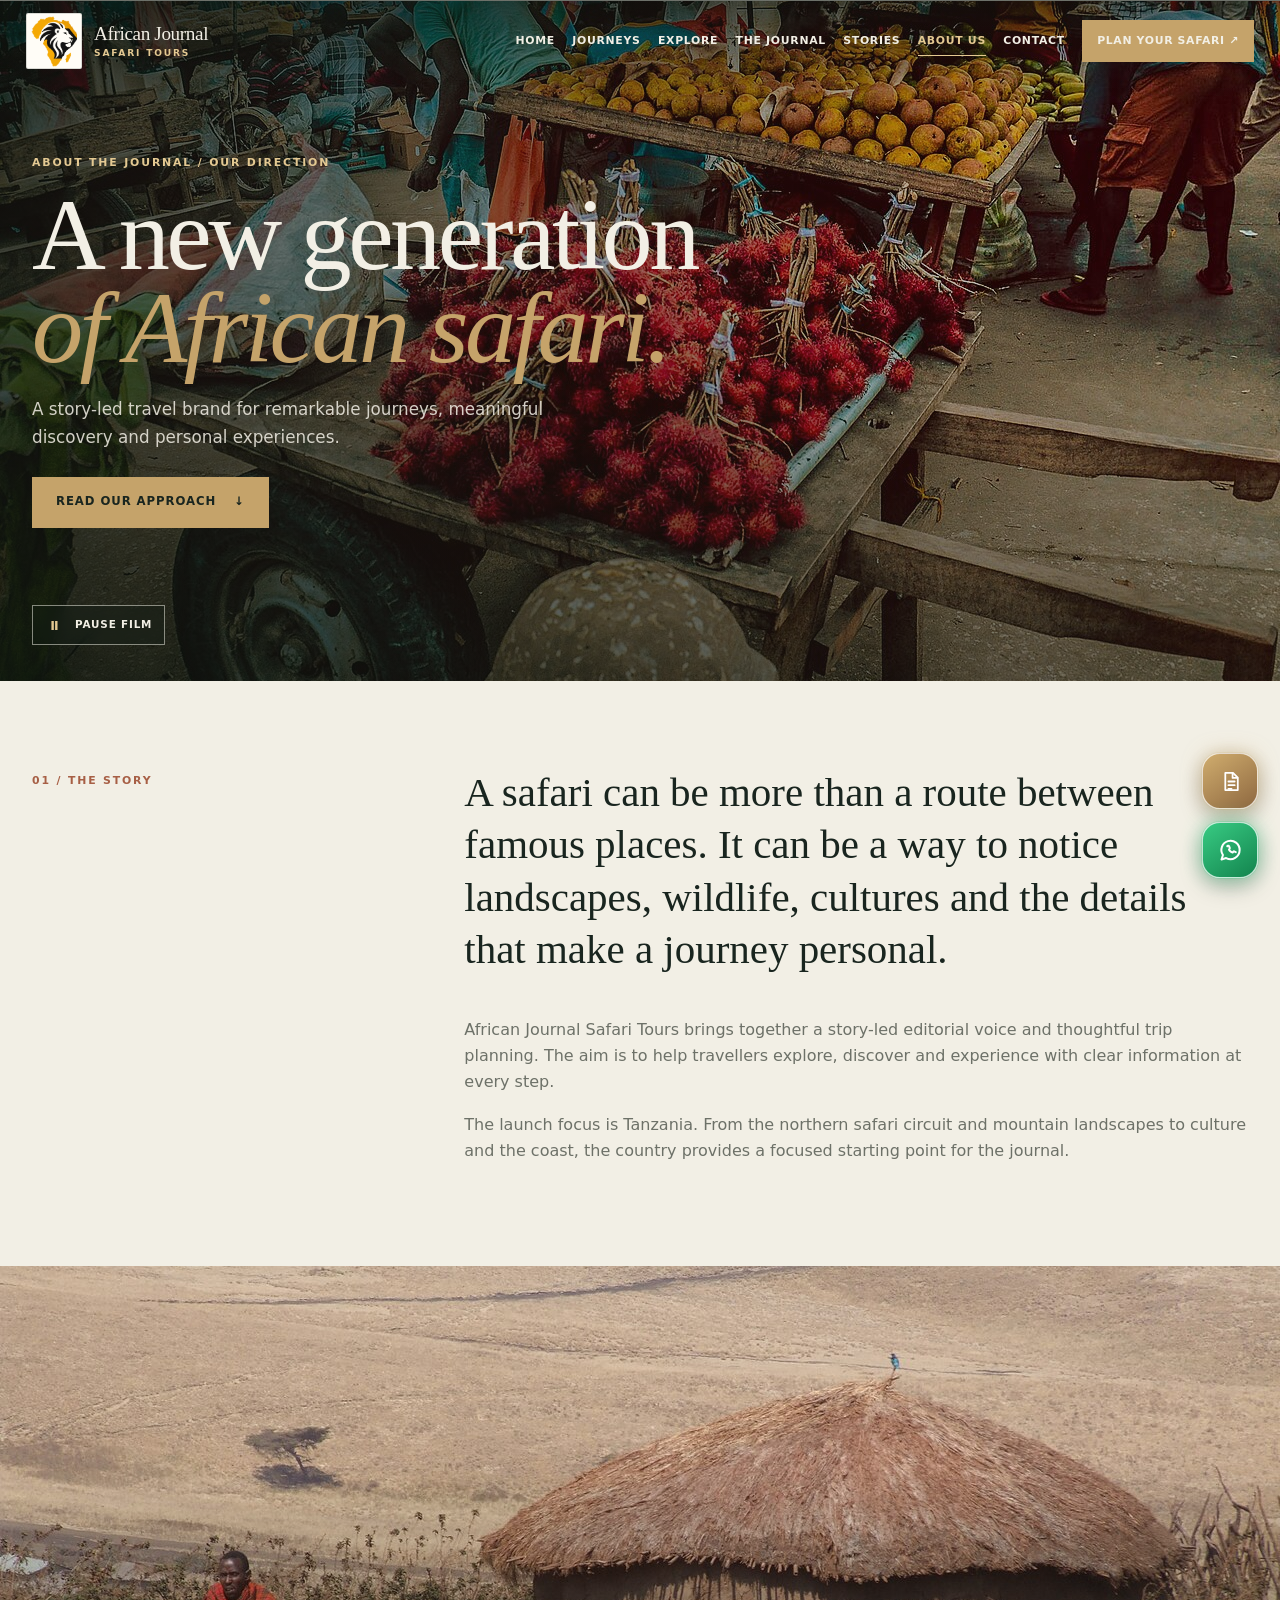
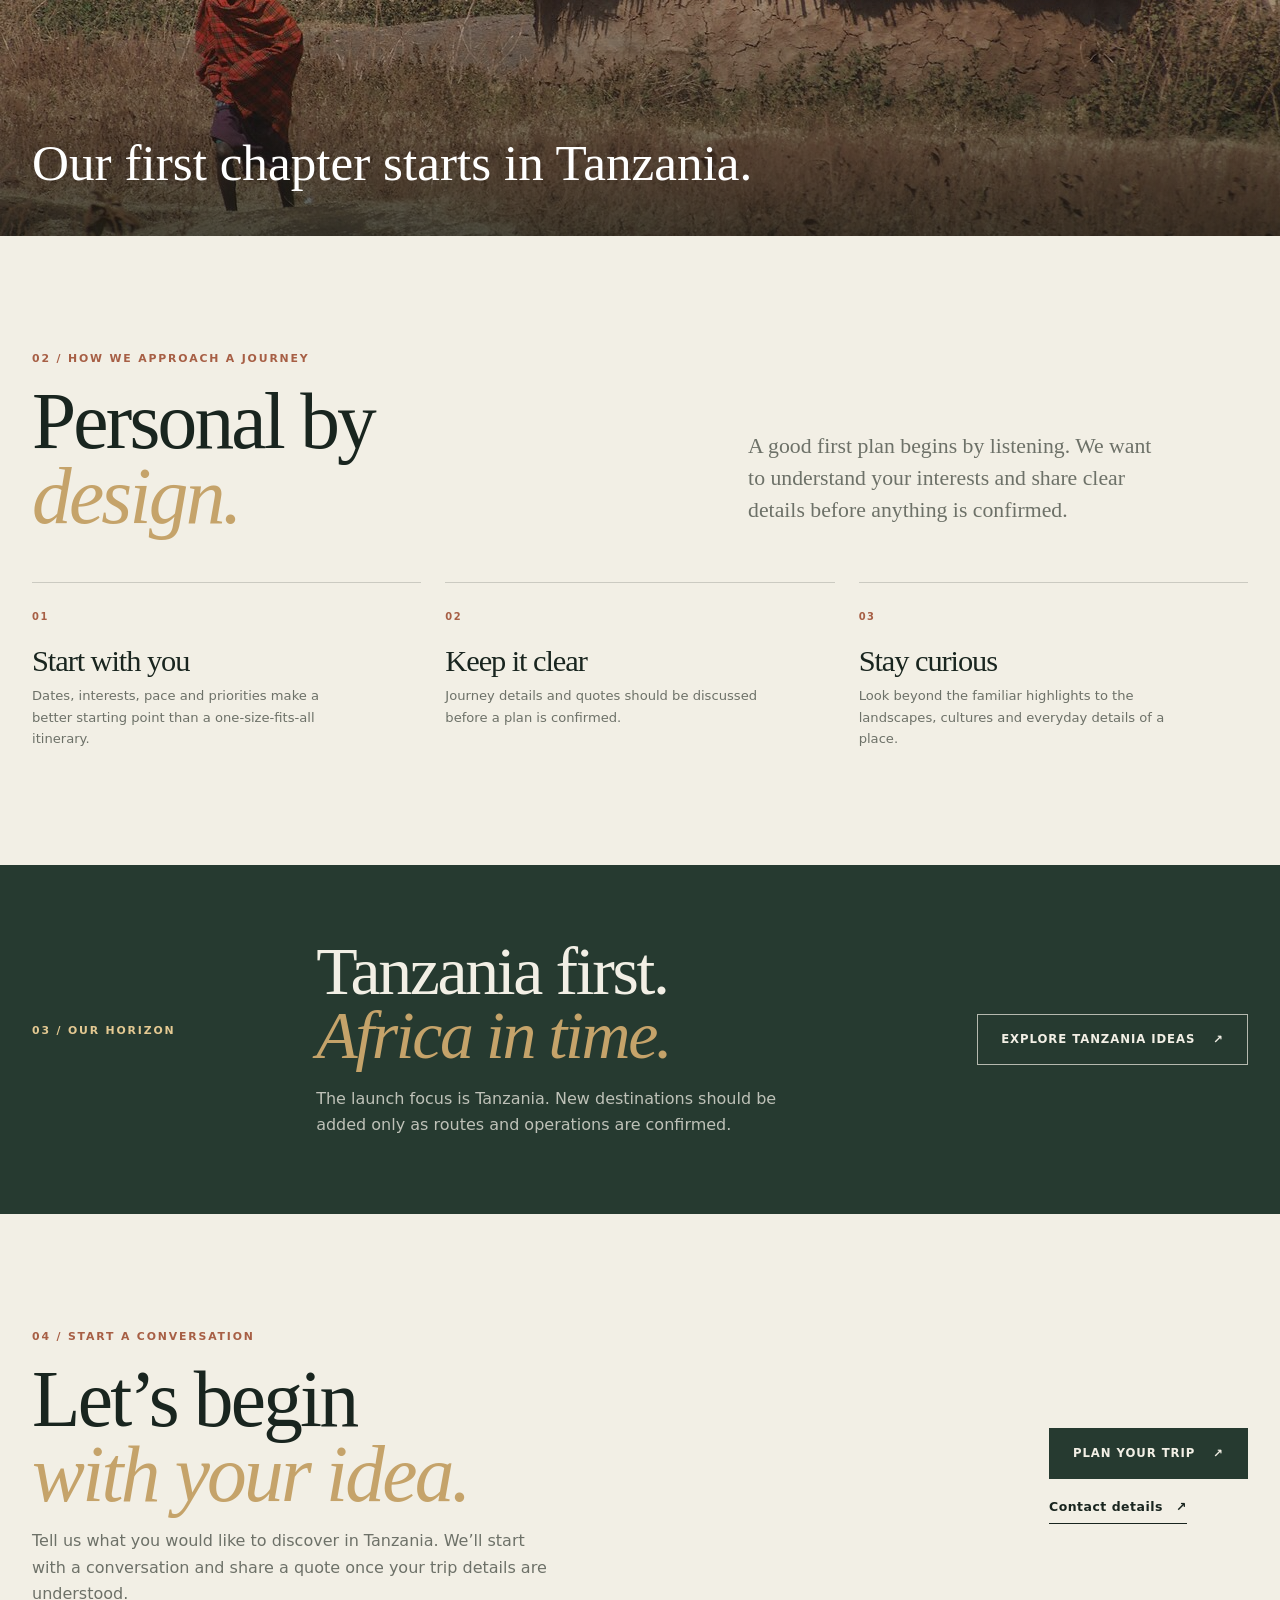
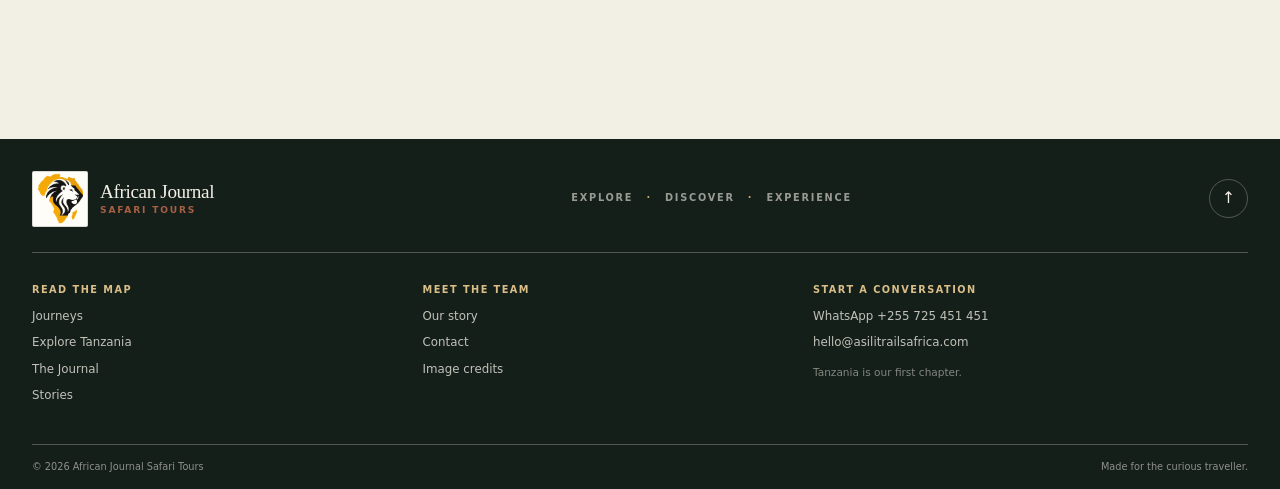
==== commit 9a3152ca: "Add files via upload" ====
--- a/about.html
+++ b/about.html
@@ -1,609 +1,54 @@
-<!doctype html>
-<html lang="en">
-  <head>
-    <meta charset="utf-8" />
-    <meta
-      name="viewport"
-      content="width=device-width,initial-scale=1,viewport-fit=cover"
-    />
-    <meta name="theme-color" content="#1a130d" />
-    <title>Our story | Asili Trails Africa</title>
-    <meta
-      name="description"
-      content="Three brothers, one vision: a new generation of African travel that gives something back."
-    />
-    <link rel="icon" type="image/png" href="logo.png" />
-    <link rel="apple-touch-icon" href="logo.png" />
-    <meta property="og:title" content="Our story | Asili Trails Africa" />
-    <meta property="og:image" content="logo.png" />
-    <link rel="preconnect" href="https://fonts.googleapis.com" />
-    <link rel="preconnect" href="https://fonts.gstatic.com" crossorigin />
-    <link
-      href="https://fonts.googleapis.com/css2?family=Cormorant+Garamond:wght@300;500;600&family=Jost:wght@300;400&display=swap"
-      rel="stylesheet"
-    />
-    <link rel="stylesheet" href="style.css" />
-  </head>
-  <body>
-    <div class="prog" id="pg"></div>
-    <nav id="nav">
-      <div class="w">
-        <a
-          class="brand"
-          href="index.html"
-          aria-label="Asili Trails Africa home"
-          ><img
-            class="logo"
-            src="logo.png"
-            width="64"
-            height="64"
-            alt="Asili Trails Africa"
-        /></a>
-        <div class="links">
-          <a href="index.html#journeys">Journeys</a
-          ><a href="journeys.html">Explore</a
-          ><a href="index.html#destinations">Destinations</a
-          ><a href="index.html#custom">Custom</a
-          ><a href="about.html">About us</a
-          ><a href="index.html#stories">Stories</a
-          ><a href="index.html#contact">Contact</a><a class="wa-nav" href="https://wa.me/255725451451?text=Hello%20Asili%20Trails%20Africa%2C%20I%20would%20like%20to%20plan%20a%20Tanzania%20journey." rel="noopener">WhatsApp</a>
-        </div>
-        <a
-          class="btn dt"
-          data-tally-open="yPVYJW"
-          data-tally-layout="modal"
-          data-tally-width="500"
-          data-tally-auto-close="0"
-          href="index.html#custom"
-          >Tell us your dream safari</a
-        ><button
-          class="bur"
-          id="bur"
-          type="button"
-          aria-label="Open menu"
-          aria-expanded="false"
-          aria-controls="menu"
-        >
-          <span></span><span></span><span></span>
-        </button>
-      </div>
-    </nav>
-    <div class="menu" id="menu">
-      <a href="index.html#journeys">Journeys</a
-      ><a href="journeys.html">Explore</a
-      ><a href="index.html#destinations">Destinations</a
-      ><a href="index.html#custom">Custom</a
-      ><a href="about.html">About us</a
-      ><a href="index.html#stories">Stories</a
-      ><a href="index.html#contact">Contact</a
-      ><a
-        class="btn"
-        data-tally-open="yPVYJW"
-        data-tally-layout="modal"
-        data-tally-width="500"
-        data-tally-auto-close="0"
-        href="index.html#custom"
-        >Tell us your dream safari</a
-      >
-    </div>
-
-    <header class="ahero">
-      <video
-        class="bg"
-        autoplay
-        muted
-        loop
-        playsinline
-        poster="about.jpg"
-        preload="auto"
-        aria-hidden="true"
-      >
-        <source src="about-hero.mp4" type="video/mp4" />
-      </video>
-      <img
-        class="bg"
-        id="afallback"
-        src="about.jpg"
-        alt="Lions resting on a rock at golden hour on the Serengeti"
-        style="display: none"
-        loading="eager"
-        fetchpriority="high"
-        onerror="
-          if (!this.dataset.f) {
-            this.dataset.f = 1;
-            this.src =
-              'https://commons.wikimedia.org/wiki/Special:FilePath/Serengeti_Loewin.jpg?width=1600';
-          } else this.style.display='none';
-        "
-      />
-      <div class="w">
-        <h1>A new generation of African travel</h1>
-        <p
-          style="
-            max-width: 40ch;
-            color: var(--mute);
-            margin: 24px 0 0;
-            font-size: 19px;
-          "
-        >
-          Three brothers. One vision. A journey with purpose.
-        </p>
-      </div>
-    </header>
-
-    <section>
-      <div class="w two">
-        <div data-r>
-          <div class="rule"></div>
-          <h2>Three brothers. One dream.</h2>
-        </div>
-        <div class="prose" data-r>
-          <p>
-            Asili Trails Africa began with three brothers who wanted to build
-            something of their own while sharing the Africa they know and love
-            with the rest of the world.
-          </p>
-          <p>
-            Growing up surrounded by the landscapes, wildlife, cultures and
-            communities of Africa, we saw tourism as more than an industry. We
-            saw it as a way to connect people from different parts of the world
-            while creating something positive for the communities that make
-            these destinations special.
-          </p>
-          <p>
-            Our journey started in Tanzania, known for extraordinary wildlife,
-            Mount Kilimanjaro, rich cultures and the beaches of Zanzibar. But
-            our vision goes beyond one destination.
-          </p>
-        </div>
-      </div>
-    </section>
-
-    <section style="background: var(--panel)">
-      <div class="w two">
-        <div data-r>
-          <div class="rule"></div>
-          <h2>Your journey starts before the safari</h2>
-        </div>
-        <div class="prose" data-r>
-          <p>
-            A great journey should feel effortless from beginning to end, so we
-            take care of the details that make travelling complicated.
-          </p>
-          <p>
-            From the moment you arrive, our team can arrange your airport
-            pickup, accommodation, transportation, activities, safari
-            experiences and onward or return flights.
-          </p>
-          <p class="lede" style="margin-top: 24px">
-            You focus on experiencing Africa. We take care of the journey.
-          </p>
-        </div>
-      </div>
-    </section>
-
-    <section>
-      <div class="w">
-        <div data-r>
-          <div class="rule"></div>
-          <h2>Experience Africa your way</h2>
-          <p style="color: var(--mute); max-width: 56ch; margin-top: 16px">
-            Africa is not one experience, and neither should your journey be.
-            Choose one, or combine them all.
-          </p>
-        </div>
-        <div class="grid">
-          <div class="tile">
-            <div
-              class="ti"
-              style="background: linear-gradient(135deg, #7a3d2b, #e8862a)"
-            >
-              <img
-                src="images/ser.jpg"
-                alt="Lion resting in the Serengeti"
-                loading="lazy"
-                decoding="async"
-                referrerpolicy="no-referrer"
-                onerror="
-                  if (!this.dataset.f) {
-                    this.dataset.f = 1;
-                    this.src =
-                      'https://commons.wikimedia.org/wiki/Special:FilePath/Serengeti_Loewin.jpg?width=600';
-                  } else this.style.display='none';
-                "
-              />
-            </div>
-            <div class="t">
-              <h3>Wildlife and safari</h3>
-              <p>
-                From the plains of the Serengeti to the Ngorongoro Crater, see
-                Africa's wildlife in its natural environment.
-              </p>
-            </div>
-          </div>
-          <div class="tile">
-            <div
-              class="ti"
-              style="background: linear-gradient(135deg, #2b2a3d, #8c4a3a)"
-            >
-              <img
-                src="images/kil.jpg"
-                alt="Mount Kilimanjaro"
-                loading="lazy"
-                decoding="async"
-                referrerpolicy="no-referrer"
-                onerror="
-                  if (!this.dataset.f) {
-                    this.dataset.f = 1;
-                    this.src =
-                      'https://commons.wikimedia.org/wiki/Special:FilePath/Mount_Kilimanjaro_Dec_2009_edit1.jpg?width=600';
-                  } else this.style.display='none';
-                "
-              />
-            </div>
-            <div class="t">
-              <h3>Mountain and adventure</h3>
-              <p>
-                Challenge yourself on Mount Kilimanjaro or explore the mountains
-                and landscapes that make Tanzania unique.
-              </p>
-            </div>
-          </div>
-          <div class="tile">
-            <div
-              class="ti"
-              style="background: linear-gradient(135deg, #1f2a4a, #e8862a)"
-            >
-              <img
-                src="images/camping.jpg"
-                alt="Camping under the African sky"
-                loading="lazy"
-                decoding="async"
-                referrerpolicy="no-referrer"
-                onerror="this.style.display='none'"
-              />
-            </div>
-            <div class="t">
-              <h3>Wild experiences</h3>
-              <p>
-                Step away from the ordinary with wild camping, outdoor dining
-                and nights beneath the African sky.
-              </p>
-            </div>
-          </div>
-          <div class="tile">
-            <div
-              class="ti"
-              style="background: linear-gradient(135deg, #7a3d2b, #c98a2a)"
-            >
-              <img
-                src="images/mk.jpg"
-                alt="Fruit sellers at Darajani Market"
-                loading="lazy"
-                decoding="async"
-                referrerpolicy="no-referrer"
-                onerror="
-                  if (!this.dataset.f) {
-                    this.dataset.f = 1;
-                    this.src =
-                      'https://commons.wikimedia.org/wiki/Special:FilePath/Darajani_market_fruit_sellers.jpg?width=600';
-                  } else this.style.display='none';
-                "
-              />
-            </div>
-            <div class="t">
-              <h3>Culture and connection</h3>
-              <p>
-                Meet people, experience local traditions, discover new flavours
-                and connect with the communities that make Africa what it is.
-              </p>
-            </div>
-          </div>
-          <div class="tile">
-            <div
-              class="ti"
-              style="background: linear-gradient(135deg, #3a6a7a, #e8b86a)"
-            >
-              <img
-                src="images/zb.jpg"
-                alt="Beach in Zanzibar"
-                loading="lazy"
-                decoding="async"
-                referrerpolicy="no-referrer"
-                onerror="
-                  if (!this.dataset.f) {
-                    this.dataset.f = 1;
-                    this.src =
-                      'https://commons.wikimedia.org/wiki/Special:FilePath/Beach_at_Matemwe%2C_Kaskazini_A%2C_Unguja_North%2C_Zanzibar.jpg?width=600';
-                  } else this.style.display='none';
-                "
-              />
-            </div>
-            <div class="t">
-              <h3>Island and coast</h3>
-              <p>
-                After the adventure, slow down on the beaches of Zanzibar and
-                see another side of Africa.
-              </p>
-            </div>
-          </div>
-        </div>
-      </div>
-    </section>
-
-    <section style="background: var(--panel)">
-      <div class="w">
-        <div data-r>
-          <div class="rule"></div>
-          <h2>We don't just plan trips. We create journeys.</h2>
-        </div>
-        <div class="grid">
-          <div class="tile v">
-            <h3>Family</h3>
-            <p>
-              A family-founded company built by three brothers, so personal
-              relationships, trust and genuine hospitality come first.
-            </p>
-          </div>
-          <div class="tile v">
-            <h3>Personal</h3>
-            <p>
-              No two travellers are the same. We learn what you want and build
-              the experience around you.
-            </p>
-          </div>
-          <div class="tile v">
-            <h3>Authentic</h3>
-            <p>
-              More than the famous sights: the landscapes, cultures, people and
-              moments that make Africa feel alive.
-            </p>
-          </div>
-          <div class="tile v">
-            <h3>Seamless</h3>
-            <p>
-              From airport pickup to your journey home, we make the whole
-              experience simple and comfortable.
-            </p>
-          </div>
-          <div class="tile v">
-            <h3>Meaningful</h3>
-            <p>
-              Travel can create value beyond the traveller, so every journey is
-              designed with a commitment to giving something back.
-            </p>
-          </div>
-        </div>
-      </div>
-    </section>
-
-    <section>
-      <div class="w two">
-        <div data-r>
-          <div class="rule"></div>
-          <h2>Every journey should leave something behind</h2>
-          <p class="tri" style="margin-top: 34px">
-            You explore.<br />You experience.<br />You give back.
-          </p>
-        </div>
-        <div class="prose" data-r>
-          <p>
-            Travelling is not only about what you take away from Africa. It is
-            also about what you leave behind.
-          </p>
-          <p>
-            A portion of every eligible journey with Asili Trails Africa will go
-            to community-focused initiatives, with a particular focus on helping
-            children access education and essential needs.
-          </p>
-          <p>
-            We aim to support projects such as educational materials, school
-            needs, basic necessities and other opportunities for children and
-            communities.
-          </p>
-          <p class="lede" style="margin-top: 24px">
-            The best journey is one that leaves a positive trail.
-          </p>
-        </div>
-      </div>
-    </section>
-
-    <section style="background: var(--panel)">
-      <div class="w two">
-        <div class="prose" data-r>
-          <div class="rule"></div>
-          <h2 style="margin-bottom: 24px">Our vision</h2>
-          <p>
-            We want to build more than a successful travel company. We want to
-            build an African travel brand for a new generation: young,
-            ambitious, connected, responsible and proud of where we come from.
-          </p>
-          <p>
-            We started in Tanzania, but our dream does not end there. From
-            Tanzania to the wider continent, we hope to connect travellers with
-            extraordinary destinations while creating experiences that benefit
-            the people who visit and the communities they meet.
-          </p>
-        </div>
-        <div class="prose" data-r>
-          <div class="rule"></div>
-          <h2 style="margin-bottom: 24px">Our promise</h2>
-          <p>
-            We promise to approach every journey with care, honesty and
-            attention to detail. We will listen to what you want, help you
-            discover what you may not have considered, and create an experience
-            that feels personal rather than ordinary.
-          </p>
-          <p class="lede">Arrive as a traveller. Leave with a story.</p>
-        </div>
-      </div>
-    </section>
-
-    <section style="text-align: center">
-      <div class="w" data-r>
-        <h2>Your journey. Your story. Our trail.</h2>
-        <p style="color: var(--mute); margin: 20px auto 34px; max-width: 46ch">
-          Safari, mountains, culture, islands and adventure. Wherever your trail
-          takes you, we're here to help you experience Africa in a way that
-          stays with you.
-        </p>
-        <a
-          class="btn"
-          data-tally-open="yPVYJW"
-          data-tally-layout="modal"
-          data-tally-width="500"
-          data-tally-auto-close="0"
-          href="index.html#custom"
-          >Tell us your dream safari</a
-        >
-      </div>
-    </section>
-
-    <footer>
-      <div class="w">
-        <div class="copy">
-          <span
-            >Explore Africa. Connect deeply. Leave a positive trail. &nbsp;
-            <a href="index.html">Back to home</a></span
-          ><span
-            >&copy; 2026 Asili Trails Africa. Photos: Wikimedia Commons (credit
-            each author; check licences)</span
-          >
-        </div>
-      </div>
-    </footer>
-
-    <script>
-      (function () {
-        var d = document,
-          r = d.documentElement,
-          $ = function (s) {
-            return d.querySelector(s);
-          };
-        var nav = $("#nav"),
-          pg = $("#pg"),
-          bur = $("#bur"),
-          menu = $("#menu");
-        function sc() {
-          nav.classList.toggle("s", scrollY > 40);
-          var h = r.scrollHeight - innerHeight;
-          pg.style.transform =
-            "scaleX(" + (h > 0 ? Math.min(1, scrollY / h) : 0) + ")";
-        }
-        addEventListener("scroll", sc, { passive: true });
-        sc();
-        function tog(o) {
-          var on = typeof o === "boolean" ? o : !menu.classList.contains("on");
-          menu.classList.toggle("on", on);
-          bur.setAttribute("aria-expanded", on);
-          bur.setAttribute("aria-label", on ? "Close menu" : "Open menu");
-          r.classList.toggle("lock", on);
-        }
-        bur.onclick = function () {
-          tog();
-        };
-        [].forEach.call(menu.querySelectorAll("a"), function (a) {
-          a.addEventListener("click", function () {
-            tog(false);
-          });
-        });
-        addEventListener("keydown", function (e) {
-          if (e.key === "Escape") tog(false);
-        });
-        addEventListener("resize", function () {
-          if (innerWidth > 860) tog(false);
-        });
-        addEventListener("DOMContentLoaded", function () {
-          var v = document.querySelector(".ahero video.bg"),
-            f = document.getElementById("afallback");
-          if (!v) {
-            return;
-          }
-          var saveData = navigator.connection && navigator.connection.saveData;
-          if (saveData) {
-            v.remove();
-            f.style.display = "block";
-            return;
-          }
-          /* Only fall back to the still photo on a genuine failure to load or
-     play - never on a timer, and never just because the browser has
-     "reduce motion" set. If about-hero.mp4 truly 404s, the browser's
-     own error event fires and we swap to the photo; otherwise the
-     video is left alone to start whenever it's ready. */
-          var done = false;
-          var showFallback = function (reason) {
-            if (done) return;
-            done = true;
-            f.style.display = "block";
-            f.dataset.reason = reason;
-            v.style.display = "none";
-          };
-          v.addEventListener("error", function () {
-            showFallback("video-error");
-          });
-          var src = v.querySelector("source");
-          if (src)
-            src.addEventListener("error", function () {
-              showFallback("source-error");
-            });
-          var tryPlay = function () {
-            if (done) return;
-            var p = v.play();
-            if (p && p.catch)
-              p.catch(function () {
-                /* keep retrying on later events instead of giving up immediately */
-              });
-          };
-          ["loadeddata", "canplay", "canplaythrough"].forEach(function (ev) {
-            v.addEventListener(ev, tryPlay);
-          });
-          tryPlay();
-          /* Only give up after a generous window, and only if the video genuinely
-     never became playable - not on a short arbitrary timer. */
-          setTimeout(function () {
-            if (!done && (v.readyState < 2 || v.error))
-              showFallback("timeout-not-ready");
-          }, 12000);
-        });
-        addEventListener("load", function () {
-          var M = window.Motion || {};
-          if (
-            !M.animate ||
-            !matchMedia("(hover:hover)").matches ||
-            matchMedia("(prefers-reduced-motion: reduce)").matches
-          )
-            return;
-          [].forEach.call(d.querySelectorAll(".btn"), function (b) {
-            b.addEventListener("pointermove", function (e) {
-              var q = b.getBoundingClientRect();
-              M.animate(
-                b,
-                {
-                  x: (e.clientX - q.left - q.width / 2) * 0.16,
-                  y: (e.clientY - q.top - q.height / 2) * 0.26,
-                },
-                { duration: 0.25 },
-              );
-            });
-            b.addEventListener("pointerleave", function () {
-              M.animate(
-                b,
-                { x: 0, y: 0 },
-                { duration: 0.5, easing: [0.22, 1, 0.36, 1] },
-              );
-            });
-          });
-        });
-      })();
-    </script>
-    <script
-      defer
-      src="https://cdn.jsdelivr.net/npm/motion@11.11.13/dist/motion.js"
-    ></script>
-    <script
-      defer
-      src="https://cdnjs.cloudflare.com/ajax/libs/animejs/3.2.1/anime.min.js"
-    ></script>
-    <script async src="https://tally.so/widget/embed.js"></script>
-  </body>
-</html>
+<!doctype html>
+<html lang="en">
+  <head>
+    <meta charset="utf-8" /><meta name="viewport" content="width=device-width, initial-scale=1" /><meta name="theme-color" content="#17251f" />
+    <meta name="description" content="Learn about the African Journal Safari Tours brand direction, planning approach, and Tanzania-first launch focus." />
+    <meta property="og:title" content="Our approach | African Journal Safari Tours" /><meta property="og:description" content="A story-led safari brand built around thoughtful planning, local expertise and clear expectations." /><meta property="og:image" content="images/afj-social.png" />
+    <link rel="icon" type="image/png" href="images/afj-emblem.png" /><link rel="stylesheet" href="css/styles.css" /><script defer src="js/script.js"></script>
+    <title>Our story | African Journal Safari Tours</title>
+  </head>
+  <body id="top">
+    <a class="skip-link" href="#main">Skip to content</a>
+    <header class="site-header site-header-overlay">
+      <div class="header-inner">
+        <a class="brand" href="index.html" aria-label="African Journal Safari Tours home">
+          <span class="brand-mark"><img src="images/afj-emblem.png" alt="" width="554" height="616" decoding="async" /></span>
+          <span class="brand-words"><span>African Journal</span><small>Safari Tours</small></span>
+        </a>
+        <button class="menu-toggle" type="button" aria-label="Open navigation" aria-expanded="false" aria-controls="primary-nav">
+          <span class="menu-label">Menu</span><span class="menu-icon" aria-hidden="true"><i></i><i></i></span>
+        </button>
+        <nav class="primary-nav" id="primary-nav" aria-label="Primary navigation">
+          <a href="index.html" data-page="index.html">Home</a>
+          <a href="journeys.html" data-page="journeys.html">Journeys</a>
+          <a href="explore.html" data-page="explore.html">Explore</a>
+          <a href="journal.html" data-page="journal.html">The Journal</a>
+          <a href="stories.html" data-page="stories.html">Stories</a>
+          <a href="about.html" data-page="about.html">About us</a>
+          <a href="contact.html" data-page="contact.html">Contact</a>
+          <a class="nav-cta" href="contact.html">Plan your safari <span aria-hidden="true">↗</span></a>
+        </nav>
+      </div>
+    </header>
+    <main id="main">
+      <section class="page-hero page-hero-about" aria-labelledby="page-title"><video class="hero-video" id="hero-video" autoplay muted loop playsinline preload="metadata" poster="images/journey-culture.jpg" aria-hidden="true"><source src="about-hero.mp4" type="video/mp4" /></video><div class="page-hero-shade"></div><div class="shell page-hero-copy"><p class="eyebrow eyebrow-light">About the journal / Our direction</p><h1 id="page-title">A new generation<br /><em>of African safari.</em></h1><p>A story-led travel brand for remarkable journeys, meaningful discovery and personal experiences.</p><a class="button button-gold" href="#story">Read our approach <span aria-hidden="true">↓</span></a></div><button class="video-toggle" type="button" data-video-toggle aria-pressed="false" aria-label="Pause background film"><span class="video-toggle-icon" aria-hidden="true">Ⅱ</span><span data-video-label>Pause film</span></button></section>
+      <section class="story-opening shell" id="story"><p class="eyebrow">01 / The story</p><div class="story-opening-copy"><p class="story-lead">A safari can be more than a route between famous places. It can be a way to notice landscapes, wildlife, cultures and the details that make a journey personal.</p><p>African Journal Safari Tours brings together a story-led editorial voice and thoughtful trip planning. The aim is to help travellers explore, discover and experience with clear information at every step.</p><p>The launch focus is Tanzania. From the northern safari circuit and mountain landscapes to culture and the coast, the country provides a focused starting point for the journal.</p></div></section>
+      <section class="about-image-band"><img src="images/maasai.jpg" alt="A Maasai village landscape" width="1200" height="800" loading="lazy" /><p>Our first chapter starts in Tanzania.</p></section>
+      <section class="section shell about-principles" aria-labelledby="principles-title"><div class="section-heading"><div><p class="eyebrow">02 / How we approach a journey</p><h2 id="principles-title">Personal by<br /><em>design.</em></h2></div><p class="section-intro">A good first plan begins by listening. We want to understand your interests and share clear details before anything is confirmed.</p></div><div class="principle-grid"><article><span>01</span><h3>Start with you</h3><p>Dates, interests, pace and priorities make a better starting point than a one-size-fits-all itinerary.</p></article><article><span>02</span><h3>Keep it clear</h3><p>Journey details and quotes should be discussed before a plan is confirmed.</p></article><article><span>03</span><h3>Stay curious</h3><p>Look beyond the familiar highlights to the landscapes, cultures and everyday details of a place.</p></article></div></section>
+      <section class="vision-band"><div class="shell vision-layout"><p class="eyebrow eyebrow-light">03 / Our horizon</p><div><h2>Tanzania first.<br /><em>Africa in time.</em></h2><p>The launch focus is Tanzania. New destinations should be added only as routes and operations are confirmed.</p></div><a class="button button-outline-light" href="journeys.html">Explore Tanzania ideas <span aria-hidden="true">↗</span></a></div></section>
+      <section class="section shell plan-inline"><div class="plan-inline-copy"><p class="eyebrow">04 / Start a conversation</p><h2>Let’s begin<br /><em>with your idea.</em></h2><p>Tell us what you would like to discover in Tanzania. We’ll start with a conversation and share a quote once your trip details are understood.</p></div><div class="plan-inline-actions"><a class="button button-dark" href="contact.html">Plan your trip <span aria-hidden="true">↗</span></a><a class="text-link" href="contact.html">Contact details <span aria-hidden="true">↗</span></a></div></section>
+    </main>
+    <footer class="site-footer"><div class="shell footer-top"><a class="brand brand-footer" href="index.html" aria-label="African Journal Safari Tours home"><span class="brand-mark"><img src="images/afj-emblem.png" alt="" width="554" height="616" loading="lazy" /></span><span class="brand-words"><span>African Journal</span><small>Safari Tours</small></span></a><p class="footer-promise">Explore <span>·</span> Discover <span>·</span> Experience</p><a class="back-top" href="#top" aria-label="Back to top">↑</a></div><div class="shell footer-links"><div><h2>Read the map</h2><a href="journeys.html">Journeys</a><a href="explore.html">Explore Tanzania</a><a href="journal.html">The Journal</a><a href="stories.html">Stories</a></div><div><h2>Meet the team</h2><a href="about.html">Our story</a><a href="contact.html">Contact</a><a href="image-credits.html">Image credits</a></div><div class="footer-contact"><h2>Start a conversation</h2><a href="https://wa.me/255725451451" data-whatsapp target="_blank" rel="noopener">WhatsApp +255 725 451 451</a><a href="mailto:hello@asilitrailsafrica.com">hello@asilitrailsafrica.com</a><small>Tanzania is our first chapter.</small></div></div><div class="shell footer-bottom"><span>© <span data-year>2026</span> African Journal Safari Tours</span><span>Made for the curious traveller.</span></div></footer>
+    <div class="floating-actions" role="group" aria-label="Quick contact">
+      <span class="floating-status" data-contact-status role="status" aria-live="polite" hidden></span>
+      <a class="contact-fab contact-fab-form" href="contact.html#contact-intro" data-tally-form aria-label="Open travel enquiry form" title="Travel enquiry form">
+        <svg class="contact-fab-icon" viewBox="0 0 24 24" aria-hidden="true" focusable="false"><path d="M7 3.75h7.4L19 8.3v11.95H7z"/><path d="M14 4v4.6h4.6M10 12h6M10 15.5h6M10 19h3"/></svg>
+        <span class="visually-hidden">Travel enquiry form</span>
+      </a>
+      <a class="contact-fab contact-fab-whatsapp" href="https://wa.me/255725451451" data-whatsapp target="_blank" rel="noopener" aria-label="Chat with African Journal Safari Tours on WhatsApp" title="Chat on WhatsApp">
+        <svg class="contact-fab-icon" viewBox="0 0 24 24" aria-hidden="true" focusable="false"><path d="M20.1 11.65a8.1 8.1 0 0 1-11.98 7.1L4 20l1.29-4.02A8.1 8.1 0 1 1 20.1 11.65Z"/><path d="M9.12 8.22c.19-.43.39-.44.57-.44h.49c.16 0 .37.02.51.4l.64 1.55c.08.2.06.37-.05.53l-.44.55c-.12.14-.22.29-.1.51.12.22.53.86 1.14 1.4.78.69 1.43.9 1.66 1.01.22.1.35.09.49-.08l.65-.76c.16-.19.33-.22.53-.13l1.5.71"/></svg>
+        <span class="visually-hidden">Chat on WhatsApp</span>
+      </a>
+    </div>
+  </body>
+</html>
--- a/css/styles.css
+++ b/css/styles.css
@@ -0,0 +1,612 @@
+:root {
+  color-scheme: light;
+  --paper: #f2efe5;
+  --paper-deep: #e8e2d5;
+  --ink: #19251f;
+  --moss: #263a30;
+  --moss-soft: #405549;
+  --gold: #c5a36a;
+  --clay: #a75f45;
+  --muted: #6d7168;
+  --line: rgba(25, 37, 31, .18);
+  --light-line: rgba(242, 239, 229, .27);
+  --serif: "Iowan Old Style", "Palatino Linotype", "Book Antiqua", Georgia, serif;
+  --sans: "Aptos", "Segoe UI", system-ui, sans-serif;
+  --shell: 1240px;
+  --header-height: 82px;
+}
+
+* { box-sizing: border-box; }
+html { scroll-behavior: smooth; scroll-padding-top: 96px; }
+body { margin: 0; overflow-x: hidden; background: var(--paper); color: var(--ink); font-family: var(--sans); font-size: 16px; line-height: 1.65; -webkit-font-smoothing: antialiased; }
+img, video { display: block; max-width: 100%; }
+button, a { -webkit-tap-highlight-color: transparent; }
+a { color: inherit; text-decoration: none; }
+button { font: inherit; }
+a:focus-visible, button:focus-visible { outline: 3px solid var(--clay); outline-offset: 4px; }
+::selection { background: var(--gold); color: var(--ink); }
+.shell { width: min(var(--shell), calc(100% - 64px)); margin-inline: auto; }
+.skip-link { position: fixed; z-index: 100; top: 12px; left: 12px; transform: translateY(-160%); padding: 10px 16px; background: var(--paper); color: var(--ink); border: 1px solid var(--ink); }
+.skip-link:focus { transform: translateY(0); }
+.eyebrow { margin: 0 0 18px; color: var(--clay); font-size: .68rem; font-weight: 750; letter-spacing: .17em; line-height: 1.4; text-transform: uppercase; }
+.eyebrow-light { color: #e4c992; }
+h1, h2, h3, p { margin-top: 0; }
+h1, h2, h3 { font-family: var(--serif); font-weight: 400; letter-spacing: -.035em; line-height: 1.04; }
+h1 em, h2 em, h3 em { color: var(--gold); font-weight: 400; }
+.section { padding-block: clamp(78px, 9vw, 132px); }
+.text-link { display: inline-flex; align-items: center; gap: 13px; width: fit-content; color: var(--ink); font-size: .78rem; font-weight: 750; letter-spacing: .04em; border-bottom: 1px solid currentColor; padding-bottom: 5px; transition: color .2s ease, gap .2s ease; }
+.text-link:hover { color: var(--clay); gap: 18px; }
+.text-link-light { color: var(--paper); }
+.text-link-light:hover { color: #e4c992; }
+.button { display: inline-flex; align-items: center; justify-content: center; gap: 18px; min-height: 51px; padding: 0 23px; border: 1px solid transparent; font-size: .73rem; font-weight: 750; letter-spacing: .08em; text-transform: uppercase; transition: transform .2s ease, background-color .2s ease, color .2s ease; }
+.button:hover { transform: translateY(-2px); }
+.button-gold { background: var(--gold); color: var(--ink); }
+.button-gold:hover { background: #d8ba82; }
+.button-dark { background: var(--moss); color: var(--paper); }
+.button-dark:hover { background: var(--ink); }
+.button-outline-light { border-color: rgba(242,239,229,.7); color: var(--paper); }
+.button-outline-light:hover { background: var(--paper); color: var(--ink); }
+
+/* Masthead */
+.site-header { position: sticky; z-index: 30; top: 0; width: 100%; background: rgba(242,239,229,.97); border-bottom: 1px solid var(--line); backdrop-filter: blur(12px); }
+.site-header-overlay { margin-bottom: calc(-1 * var(--header-height)); border-bottom-color: rgba(197,163,106,.25); background: rgba(25,37,31,.94); backdrop-filter: blur(14px); isolation: isolate; transition: background-color .28s ease, border-color .28s ease, backdrop-filter .28s ease; }
+.js-enabled .site-header-overlay:not(.is-scrolled) { border-bottom-color: transparent; background: transparent; backdrop-filter: none; }
+.js-enabled .site-header-overlay:not(.is-scrolled)::before { position: absolute; z-index: 0; inset: 0 0 -22px; display: block; background: linear-gradient(180deg, rgba(10,20,15,.58), rgba(10,20,15,.2) 62%, transparent); content: ""; pointer-events: none; }
+.site-header-overlay.is-scrolled { border-bottom-color: rgba(197,163,106,.25); background: rgba(25,37,31,.94); backdrop-filter: blur(14px); }
+.site-header-overlay.is-scrolled::before { display: none; }
+.header-inner { position: relative; z-index: 1; display: flex; align-items: center; gap: 28px; width: min(1420px, calc(100% - 52px)); min-height: var(--header-height); margin-inline: auto; }
+.brand { display: inline-flex; flex: 0 0 auto; align-items: center; gap: 12px; min-width: 0; }
+.brand-mark { display: grid; width: 56px; height: 56px; flex: 0 0 56px; place-items: center; overflow: hidden; border: 1px solid rgba(25,37,31,.16); border-radius: 2px; background: #fffdf7; }
+.brand-mark img { width: 51px; height: 51px; object-fit: contain; }
+.brand-words { display: grid; gap: 0; color: var(--ink); font-family: var(--serif); font-size: 1.2rem; line-height: 1; letter-spacing: -.02em; white-space: nowrap; }
+.brand-words small { margin-top: 5px; color: var(--clay); font-family: var(--sans); font-size: .57rem; font-weight: 750; letter-spacing: .2em; text-transform: uppercase; }
+.primary-nav { display: flex; align-items: center; justify-content: center; gap: clamp(10px, 1.35vw, 20px); margin-left: auto; }
+.primary-nav a { position: relative; padding-block: 8px; color: #3f4941; font-size: .68rem; font-weight: 700; letter-spacing: .065em; text-transform: uppercase; white-space: nowrap; }
+.primary-nav a::after { position: absolute; right: 0; bottom: 2px; left: 0; height: 1px; background: var(--clay); content: ""; transform: scaleX(0); transform-origin: left; transition: transform .2s ease; }
+.primary-nav a:hover::after, .primary-nav a[aria-current="page"]::after { transform: scaleX(1); }
+.primary-nav a[aria-current="page"] { color: var(--clay); }
+.primary-nav .nav-cta { padding: 11px 14px; border: 1px solid var(--gold); background: var(--gold); color: var(--ink); letter-spacing: .06em; }
+.primary-nav .nav-cta:hover { background: #d8ba82; color: var(--ink); }
+.primary-nav .nav-cta::after { display: none; }
+.menu-toggle { display: none; }
+.site-header-overlay .brand-words, .site-header-overlay .primary-nav a, .site-header-overlay .menu-toggle { color: var(--paper); }
+.site-header-overlay .brand-words small, .site-header-overlay .primary-nav a[aria-current="page"] { color: #e4c992; }
+.site-header-overlay .primary-nav a::after { background: #e4c992; }
+.site-header-overlay .primary-nav.is-open a { color: var(--ink); }
+.site-header-overlay .primary-nav.is-open a[aria-current="page"] { color: var(--clay); }
+.site-header-overlay .primary-nav.is-open .nav-cta { color: var(--ink); }
+
+/* Home cover */
+.hero-home { position: relative; display: flex; min-height: max(650px, min(900px, 100svh)); overflow: hidden; isolation: isolate; background: #1c2c24; color: var(--paper); }
+.hero-video, .hero-shade { position: absolute; z-index: -1; inset: 0; width: 100%; height: 100%; }
+.hero-video { object-fit: cover; object-position: center 55%; }
+.hero-shade { background: linear-gradient(90deg, rgba(12,22,17,.82) 0%, rgba(12,22,17,.53) 43%, rgba(12,22,17,.08) 100%), linear-gradient(0deg, rgba(10,17,14,.53), transparent 42%); }
+.hero-content { display: flex; flex-direction: column; justify-content: center; padding-block: 80px 90px; }
+.hero-content > * { max-width: 670px; }
+.hero-content .eyebrow { display: flex; gap: 21px; align-items: center; margin-bottom: 27px; }
+.hero-content .eyebrow span + span { padding-left: 20px; border-left: 1px solid rgba(242,239,229,.5); }
+.hero h1 { max-width: 1100px; margin: 0 0 23px; font-size: clamp(3.5rem, 6.5vw, 6.4rem); line-height: .92; }
+.hero h1 em { color: #dfbf80; }
+.hero-deck { max-width: 500px; margin-bottom: 30px; color: rgba(242,239,229,.87); font-size: clamp(1rem, 1.4vw, 1.12rem); line-height: 1.7; }
+.hero-actions { display: flex; align-items: center; gap: 27px; }
+.hero-index { display: flex; align-items: center; gap: 15px; margin: 45px 0 0; color: rgba(242,239,229,.75); font-size: .58rem; font-weight: 700; letter-spacing: .17em; text-transform: uppercase; }
+.hero-index span:first-child { color: #e4c992; }
+.hero-index span + span::before { display: inline-block; width: 16px; height: 1px; margin: 0 13px 3px 0; background: rgba(242,239,229,.5); content: ""; }
+.video-toggle { position: absolute; right: auto; bottom: 36px; left: max(32px, calc((100% - var(--shell)) / 2)); display: inline-flex; align-items: center; gap: 10px; min-height: 40px; padding: 0 12px; border: 1px solid rgba(242,239,229,.52); background: rgba(16,26,21,.35); color: var(--paper); font-size: .65rem; font-weight: 700; letter-spacing: .08em; text-transform: uppercase; cursor: pointer; backdrop-filter: blur(8px); }
+.video-toggle:hover { background: rgba(16,26,21,.74); }
+.video-toggle-icon { display: grid; width: 20px; height: 20px; place-items: center; color: #e4c992; font-size: .8rem; }
+.hero-scroll { position: absolute; right: 50%; bottom: 0; display: flex; flex-direction: column; align-items: center; gap: 10px; color: rgba(242,239,229,.72); font-size: .56rem; letter-spacing: .15em; text-transform: uppercase; transform: translateX(50%); }
+.hero-scroll i { width: 1px; height: 30px; background: #e4c992; }
+
+.intro-band { padding-block: 34px; background: var(--paper-deep); border-bottom: 1px solid var(--line); }
+.intro-band-grid { display: grid; grid-template-columns: .7fr 1.5fr 1.25fr; gap: 30px; align-items: center; }
+.intro-band .eyebrow { margin: 0; }
+.intro-statement { max-width: 600px; margin: 0; font-family: var(--serif); font-size: clamp(1.2rem, 2.1vw, 1.8rem); line-height: 1.3; }
+.proof-list { display: grid; gap: 6px; color: var(--muted); font-size: .68rem; }
+.proof-list b { margin-right: 7px; color: var(--clay); font-size: .62rem; letter-spacing: .1em; }
+
+/* Editorial section system */
+.section-heading { display: grid; grid-template-columns: 1.05fr .8fr; gap: 60px; align-items: end; margin-bottom: 49px; }
+.section-heading h2, .activities-copy h2, .plan-intro h2, .plan-inline h2, .founders-copy h2, .vision-layout h2 { margin: 0; font-size: clamp(3rem, 6.2vw, 5.7rem); line-height: .94; }
+.section-intro { max-width: 420px; margin: 0 0 7px; color: var(--muted); font-family: var(--serif); font-size: clamp(1.1rem, 1.7vw, 1.4rem); line-height: 1.48; }
+.feature-grid { display: grid; min-height: 635px; grid-template-columns: 1.15fr 1fr 1fr; grid-template-rows: repeat(2, minmax(260px, 1fr)); gap: 13px; }
+.feature-card { position: relative; min-height: 270px; overflow: hidden; background: var(--moss); color: var(--paper); isolation: isolate; }
+.feature-card::after { position: absolute; z-index: -1; inset: 25% 0 0; background: linear-gradient(0deg, rgba(13,21,17,.8), transparent); content: ""; }
+.feature-card img { position: absolute; z-index: -2; inset: 0; width: 100%; height: 100%; object-fit: cover; transition: transform .6s cubic-bezier(.2,.7,.2,1); }
+.feature-card:hover img { transform: scale(1.045); }
+.feature-card-tall { grid-column: 1; grid-row: 1 / 3; }
+.feature-card-wide { grid-column: 2 / 4; }
+.feature-number { position: absolute; top: 20px; left: 20px; color: rgba(255,255,255,.82); font-size: .59rem; font-weight: 750; letter-spacing: .16em; text-transform: uppercase; }
+.feature-caption { position: absolute; right: 60px; bottom: 24px; left: 23px; display: grid; gap: 4px; }
+.feature-caption strong { font-family: var(--serif); font-size: clamp(1.65rem, 2.8vw, 2.65rem); font-weight: 400; line-height: 1; }
+.feature-caption small { color: rgba(255,255,255,.8); font-size: .69rem; letter-spacing: .04em; }
+.feature-arrow, .destination-arrow { position: absolute; right: 18px; bottom: 23px; display: grid; width: 34px; height: 34px; place-items: center; border: 1px solid rgba(255,255,255,.65); border-radius: 50%; transition: color .2s ease, background .2s ease; }
+.feature-card:hover .feature-arrow, .destination-card:hover .destination-arrow { background: var(--gold); color: var(--ink); }
+.section-tail { display: flex; justify-content: space-between; gap: 30px; align-items: center; margin-top: 21px; padding-top: 16px; border-top: 1px solid var(--line); }
+.section-tail p, .section-tail > span { margin: 0; color: var(--muted); font-size: .74rem; }
+.journal-rule-band { display: flex; min-height: 275px; flex-direction: column; justify-content: center; align-items: center; margin-block: 10px; padding: 50px 24px; background: var(--moss); color: var(--paper); text-align: center; }
+.journal-rule-band p { margin: 0 0 19px; font-family: var(--serif); font-size: clamp(2.4rem, 5.5vw, 4.75rem); line-height: 1.02; }
+.journal-rule-band p em { color: #d8ba82; }
+.journal-rule-band span { color: rgba(242,239,229,.65); font-size: .61rem; font-weight: 700; letter-spacing: .18em; text-transform: uppercase; }
+.section-heading-tight { margin-bottom: 42px; }
+.destination-grid { display: grid; grid-template-columns: 1.25fr 1fr 1fr; grid-template-rows: repeat(2, 270px); gap: 12px; }
+.destination-card { position: relative; overflow: hidden; background: var(--moss); color: white; isolation: isolate; }
+.destination-card::after { position: absolute; z-index: -1; inset: 25% 0 0; background: linear-gradient(0deg, rgba(10,17,14,.78), transparent); content: ""; }
+.destination-card img { position: absolute; z-index: -2; inset: 0; width: 100%; height: 100%; object-fit: cover; transition: transform .55s ease; }
+.destination-card:hover img { transform: scale(1.04); }
+.destination-card-large { grid-column: 1; grid-row: 1 / 3; }
+.destination-kicker { position: absolute; top: 16px; left: 17px; font-size: .58rem; font-weight: 700; letter-spacing: .15em; text-transform: uppercase; }
+.destination-name { position: absolute; right: 44px; bottom: 17px; left: 18px; font-family: var(--serif); font-size: clamp(1.8rem, 3vw, 2.8rem); line-height: 1; }
+.destination-arrow { right: 13px; bottom: 17px; width: 27px; height: 27px; font-size: .75rem; }
+.activities-band { padding-block: clamp(75px, 9vw, 125px); background: var(--moss); color: var(--paper); }
+.activities-layout { display: grid; grid-template-columns: 1fr .85fr; gap: 12%; align-items: center; }
+.activities-copy h2 { margin-bottom: 24px; }
+.activities-copy > p:not(.eyebrow) { max-width: 440px; margin-bottom: 29px; color: rgba(242,239,229,.76); }
+.activity-list { margin: 0; padding: 0; list-style: none; border-top: 1px solid var(--light-line); }
+.activity-list li { display: grid; grid-template-columns: 38px 1fr; align-items: center; border-bottom: 1px solid var(--light-line); }
+.activity-list li > span { color: #dfbf80; font-size: .61rem; letter-spacing: .1em; }
+.activity-list a { display: flex; justify-content: space-between; padding-block: 16px; font-family: var(--serif); font-size: clamp(1.15rem, 2vw, 1.6rem); }
+.activity-list a b { color: #dfbf80; font-family: var(--sans); font-size: .86rem; font-weight: 400; }
+.journal-preview { padding-bottom: clamp(70px, 8vw, 110px); }
+.journal-cards { display: grid; grid-template-columns: 1.22fr 1fr 1fr; gap: 24px; align-items: start; }
+.journal-card a { display: block; }
+.journal-card img { width: 100%; aspect-ratio: 1.28; object-fit: cover; }
+.journal-card-lead img { aspect-ratio: 1.45; }
+.journal-card-meta { display: block; margin-top: 17px; color: var(--clay); font-size: .6rem; font-weight: 750; letter-spacing: .14em; text-transform: uppercase; }
+.journal-card h3 { max-width: 370px; margin: 10px 0 14px; font-size: clamp(1.55rem, 2.5vw, 2.15rem); line-height: 1.05; }
+.journal-card .text-link { font-size: .65rem; }
+.founders-band { display: grid; min-height: 510px; grid-template-columns: 1fr 1fr; background: var(--paper-deep); }
+.founders-image { min-height: 510px; }
+.founders-image img { width: 100%; height: 100%; object-fit: cover; }
+.founders-copy { display: flex; flex-direction: column; justify-content: center; align-items: flex-start; padding: clamp(45px, 8vw, 110px); }
+.founders-copy h2 { margin-bottom: 23px; font-size: clamp(3rem, 5vw, 4.8rem); }
+.founders-copy > p:not(.eyebrow) { max-width: 490px; margin-bottom: 22px; color: #555d55; }
+.plan-section { padding-block: clamp(72px, 9vw, 120px); background: #1b2b23; color: var(--paper); }
+.plan-layout { display: grid; grid-template-columns: .95fr 1fr; gap: 11%; align-items: center; }
+.plan-intro h2 { margin-bottom: 21px; }
+.plan-intro > p:not(.eyebrow) { max-width: 435px; color: rgba(242,239,229,.78); }
+.package-note { display: flex; gap: 11px; align-items: flex-start; margin-top: 24px; padding-top: 17px; border-top: 1px solid var(--light-line); font-size: .74rem; }
+.note-mark { color: #dfbf80; font-size: 1.1rem; }
+.plan-picker { padding: clamp(24px, 4vw, 42px); border: 1px solid var(--light-line); background: rgba(242,239,229,.04); }
+.picker-label { margin-bottom: 16px; color: #e4c992; font-size: .64rem; font-weight: 750; letter-spacing: .14em; text-transform: uppercase; }
+.interest-list { display: flex; flex-wrap: wrap; gap: 9px; }
+.interest-chip { min-height: 40px; padding: 7px 13px; border: 1px solid rgba(242,239,229,.42); border-radius: 100px; background: transparent; color: var(--paper); font-size: .7rem; cursor: pointer; transition: background .18s ease, color .18s ease, border-color .18s ease; }
+.interest-chip:hover, .interest-chip[aria-pressed="true"] { border-color: #dfbf80; background: #dfbf80; color: var(--ink); }
+.selected-interests { min-height: 24px; margin: 15px 0 21px; color: rgba(242,239,229,.72); font-size: .7rem; }
+.plan-actions { display: flex; flex-wrap: wrap; align-items: center; gap: 18px; }
+.privacy-note { margin: 18px 0 0; color: rgba(242,239,229,.55); font-size: .64rem; }
+
+/* Inner-page cover and content */
+.page-hero { position: relative; display: flex; min-height: clamp(490px, 61vw, 680px); align-items: center; overflow: hidden; background: var(--moss); color: var(--paper); isolation: isolate; }
+.page-hero > img, .page-hero > video { position: absolute; z-index: -2; inset: 0; width: 100%; height: 100%; object-fit: cover; }
+.page-hero-shade { position: absolute; z-index: -1; inset: 0; background: linear-gradient(90deg, rgba(10,20,15,.78), rgba(10,20,15,.34) 62%, rgba(10,20,15,.09)), linear-gradient(0deg, rgba(10,20,15,.48), transparent 55%); }
+.page-hero-copy { padding-block: 80px; }
+.page-hero-copy h1 { max-width: 850px; margin: 0 0 22px; font-size: clamp(3.6rem, 8vw, 7rem); line-height: .91; }
+.page-hero-copy > p:not(.eyebrow) { max-width: 520px; margin-bottom: 25px; color: rgba(242,239,229,.85); font-size: 1.05rem; }
+.editorial-note { display: grid; grid-template-columns: .7fr 1.2fr .8fr; gap: 34px; align-items: center; padding-block: 32px; border-bottom: 1px solid var(--line); }
+.editorial-note .eyebrow { margin: 0; }
+.editorial-note h2 { margin: 0 0 6px; font-size: clamp(1.7rem, 3vw, 2.5rem); }
+.editorial-note p:not(.eyebrow) { margin: 0; color: var(--muted); font-size: .79rem; }
+.editorial-note .text-link { font-size: .66rem; }
+.collection-list { display: grid; gap: 68px; }
+.collection-card { display: grid; grid-template-columns: 1.05fr .95fr; align-items: center; gap: clamp(32px, 6vw, 84px); }
+.collection-card-reverse .collection-image { order: 2; }
+.collection-card-reverse .collection-copy { order: 1; }
+.collection-image { position: relative; min-height: 390px; overflow: hidden; background: var(--moss); }
+.collection-image img { width: 100%; height: 100%; min-height: 390px; object-fit: cover; transition: transform .5s ease; }
+.collection-image:hover img { transform: scale(1.035); }
+.collection-image > span { position: absolute; top: 17px; left: 18px; padding: 6px 9px; background: var(--paper); color: var(--ink); font-size: .58rem; font-weight: 750; letter-spacing: .12em; text-transform: uppercase; }
+.collection-copy { max-width: 485px; padding-block: 20px; }
+.collection-copy h3 { margin: 0 0 15px; font-size: clamp(2.3rem, 4.3vw, 4.1rem); }
+.collection-copy > p:not(.eyebrow) { color: var(--muted); }
+.collection-copy .text-link { margin-top: 8px; }
+.collection-enquire { display: block; width: fit-content; margin-top: 20px; color: var(--clay); font-size: .7rem; font-weight: 750; letter-spacing: .05em; }
+.route-notes { padding-block: clamp(65px, 8vw, 100px); background: var(--paper-deep); }
+.route-notes-inner { display: grid; grid-template-columns: .9fr 1.1fr; gap: 8%; align-items: start; }
+.route-notes h2 { margin: 0; font-size: clamp(2.8rem, 5vw, 4.6rem); }
+.route-notes ul { margin: 0; padding: 0; list-style: none; border-top: 1px solid var(--line); }
+.route-notes li { display: grid; grid-template-columns: 38px 1fr; gap: 15px; padding: 15px 0; border-bottom: 1px solid var(--line); }
+.route-notes li > span { padding-top: 4px; color: var(--clay); font-size: .63rem; font-weight: 750; letter-spacing: .12em; }
+.route-notes li strong { font-family: var(--serif); font-size: 1.3rem; font-weight: 400; }
+.route-notes li p { margin: 4px 0 0; color: var(--muted); font-size: .77rem; }
+.process-band { padding-block: clamp(75px, 9vw, 125px); background: var(--moss); color: var(--paper); }
+.section-heading-light .section-intro { color: rgba(242,239,229,.7); }
+.process-steps { display: grid; grid-template-columns: repeat(3,1fr); gap: 26px; margin: 0; padding: 0; list-style: none; }
+.process-steps li { padding: 22px 24px 0 0; border-top: 1px solid var(--light-line); }
+.process-steps li > span { color: #dfbf80; font-size: .64rem; letter-spacing: .14em; }
+.process-steps h3 { margin: 15px 0 9px; font-size: 1.9rem; }
+.process-steps p { max-width: 320px; margin: 0; color: rgba(242,239,229,.69); font-size: .82rem; }
+.plan-inline { display: flex; justify-content: space-between; gap: 50px; align-items: center; }
+.plan-inline-copy { max-width: 600px; }
+.plan-inline-copy h2 { margin-bottom: 17px; }
+.plan-inline-copy > p:not(.eyebrow) { max-width: 515px; color: var(--muted); }
+.plan-inline-actions { display: grid; gap: 18px; justify-items: start; }
+.field-index { background: var(--paper-deep); border-block: 1px solid var(--line); }
+.field-index .shell { display: flex; flex-wrap: wrap; align-items: center; gap: 27px; min-height: 58px; }
+.field-index span { margin-right: auto; color: var(--muted); font-size: .61rem; font-weight: 750; letter-spacing: .14em; text-transform: uppercase; }
+.field-index a { font-size: .68rem; font-weight: 750; }
+.field-index a:hover { color: var(--clay); }
+.place-grid { display: grid; grid-template-columns: repeat(3, 1fr); gap: 34px 20px; }
+.place-card { min-width: 0; }
+.place-card > img { width: 100%; aspect-ratio: 1.35; object-fit: cover; background: var(--paper-deep); }
+.place-card-copy { padding: 19px 2px 0; }
+.place-card-copy .eyebrow { margin-bottom: 9px; font-size: .59rem; }
+.place-card h3 { margin: 0 0 9px; font-size: 2.15rem; }
+.place-card-copy > p:not(.eyebrow) { min-height: 52px; margin-bottom: 14px; color: var(--muted); font-size: .79rem; }
+.place-card .text-link { font-size: .64rem; }
+.activity-editorial { padding-block: clamp(70px, 8vw, 110px); background: var(--paper-deep); }
+.activity-rows { border-top: 1px solid var(--line); }
+.activity-row { display: grid; grid-template-columns: 70px 1fr 50px; gap: 20px; align-items: center; padding-block: 22px; border-bottom: 1px solid var(--line); }
+.activity-index { color: var(--clay); font-size: .65rem; font-weight: 750; letter-spacing: .14em; }
+.activity-row h3 { margin: 0 0 5px; font-size: clamp(1.55rem, 3vw, 2.35rem); }
+.activity-row p { max-width: 660px; margin: 0; color: var(--muted); font-size: .8rem; }
+.activity-row > a { display: grid; width: 38px; height: 38px; place-items: center; border: 1px solid var(--line); border-radius: 50%; font-size: 1.05rem; }
+.activity-row > a:hover { background: var(--moss); color: var(--paper); }
+
+/* Journal, about, stories and contact */
+.journal-lead { display: grid; grid-template-columns: .65fr 1.35fr; gap: 50px; padding-block: 55px 65px; border-bottom: 1px solid var(--line); }
+.journal-lead .eyebrow { margin: 5px 0 0; }
+.journal-lead-copy { max-width: 800px; margin: 0; font-family: var(--serif); font-size: clamp(1.45rem, 3vw, 2.4rem); line-height: 1.32; }
+.journal-articles { display: grid; gap: 88px; padding-block: 74px 100px; }
+.journal-article { display: grid; grid-template-columns: 1.05fr .95fr; gap: clamp(32px, 7vw, 100px); align-items: center; }
+.journal-article-reverse .journal-article-image { order: 2; }
+.journal-article-reverse .journal-article-copy { order: 1; }
+.journal-article-image { position: relative; }
+.journal-article-image img { width: 100%; aspect-ratio: 1.2; object-fit: cover; }
+.journal-article-image > span { position: absolute; bottom: 0; left: 0; padding: 9px 12px; background: var(--paper); color: var(--clay); font-size: .6rem; font-weight: 750; letter-spacing: .13em; text-transform: uppercase; }
+.journal-article-copy { max-width: 500px; }
+.journal-article-copy h2 { margin: 0 0 17px; font-size: clamp(2.5rem, 4.5vw, 4rem); }
+.journal-article-copy > p:not(.eyebrow) { color: var(--muted); font-size: .88rem; }
+.journal-article-copy .text-link { margin-top: 7px; }
+.journal-signoff { display: flex; min-height: 300px; flex-direction: column; justify-content: center; align-items: center; padding: 45px 24px; background: var(--moss); color: var(--paper); text-align: center; }
+.journal-signoff h2 { margin: 0 0 22px; font-size: clamp(2.6rem, 5vw, 4.6rem); }
+.story-opening { display: grid; grid-template-columns: .65fr 1.35fr; gap: 55px; padding-block: 85px; }
+.story-opening > .eyebrow { margin: 7px 0; }
+.story-opening-copy { max-width: 790px; }
+.story-opening-copy p { color: var(--muted); }
+.story-opening-copy .story-lead { color: var(--ink); font-family: var(--serif); font-size: clamp(1.65rem, 3.2vw, 2.6rem); line-height: 1.28; }
+.about-image-band { position: relative; height: clamp(320px, 45vw, 570px); overflow: hidden; background: var(--moss); color: white; }
+.about-image-band::after { position: absolute; inset: 35% 0 0; background: linear-gradient(0deg, rgba(13,21,17,.72), transparent); content: ""; }
+.about-image-band img { width: 100%; height: 100%; object-fit: cover; }
+.about-image-band p { position: absolute; z-index: 1; bottom: 30px; left: max(32px, calc((100% - var(--shell)) / 2)); margin: 0; font-family: var(--serif); font-size: clamp(2rem, 4vw, 3.5rem); }
+.principle-grid { display: grid; grid-template-columns: repeat(3,1fr); gap: 24px; }
+.principle-grid article { padding-top: 19px; border-top: 1px solid var(--line); }
+.principle-grid article > span { color: var(--clay); font-size: .62rem; font-weight: 750; letter-spacing: .15em; }
+.principle-grid h3 { margin: 17px 0 8px; font-size: 1.9rem; }
+.principle-grid p { max-width: 320px; margin: 0; color: var(--muted); font-size: .82rem; }
+.vision-band { padding-block: 75px; background: var(--moss); color: var(--paper); }
+.vision-layout { display: grid; grid-template-columns: .5fr 1.2fr .6fr; gap: 35px; align-items: center; }
+.vision-layout h2 { margin-bottom: 18px; font-size: clamp(3rem, 5.3vw, 5rem); }
+.vision-layout > div > p { max-width: 500px; margin: 0; color: rgba(242,239,229,.75); }
+.vision-layout > .button { justify-self: end; }
+.story-status { display: grid; grid-template-columns: .65fr 1.35fr; gap: 55px; padding-block: 88px; }
+.story-status > .eyebrow { margin: 6px 0; }
+.story-status h2 { margin: 0 0 18px; font-size: clamp(2.6rem, 4.5vw, 4rem); }
+.story-status p { max-width: 760px; color: var(--muted); }
+.story-status .text-link { margin-top: 6px; }
+.story-founder { padding-block: 80px; background: var(--moss); color: var(--paper); }
+.story-founder-grid { display: grid; grid-template-columns: 1fr 1fr; gap: 12%; align-items: center; }
+.story-founder h2 { margin: 0; font-size: clamp(3rem, 5.5vw, 5rem); }
+.story-founder-grid > div:last-child p { color: rgba(242,239,229,.77); }
+.story-founder-grid .button { margin-top: 13px; }
+.contact-intro { padding-block: 90px 58px; }
+.contact-intro h1 { margin: 0 0 19px; font-size: clamp(3.6rem, 8vw, 7rem); }
+.contact-intro h1 em { color: var(--clay); }
+.contact-deck { max-width: 610px; margin: 0; color: var(--muted); font-family: var(--serif); font-size: clamp(1.25rem, 2.2vw, 1.7rem); line-height: 1.4; }
+.contact-grid { display: grid; grid-template-columns: repeat(3,1fr); gap: 14px; padding-bottom: 65px; }
+.contact-card { display: flex; min-height: 355px; flex-direction: column; align-items: flex-start; padding: 28px; border: 1px solid var(--line); background: rgba(255,255,255,.2); }
+.contact-card-primary { border-color: var(--moss); background: var(--moss); color: var(--paper); }
+.contact-card h2 { margin: 0 0 15px; font-size: clamp(2rem, 3.4vw, 3rem); }
+.contact-card > p:not(.eyebrow) { max-width: 290px; margin-bottom: 24px; color: var(--muted); font-size: .82rem; }
+.contact-card-primary > p:not(.eyebrow) { color: rgba(242,239,229,.74); }
+.contact-card .text-link { margin-top: auto; overflow-wrap: anywhere; }
+.contact-card .button { margin-top: auto; }
+.contact-card small { margin-top: 15px; color: var(--muted); font-size: .66rem; }
+.contact-note { display: grid; grid-template-columns: .65fr 1fr .5fr; gap: 35px; align-items: start; padding-block: 28px 80px; border-top: 1px solid var(--line); }
+.contact-note .eyebrow, .contact-note p { margin: 0; }
+.contact-note p { color: var(--muted); font-size: .8rem; }
+.contact-note .text-link { font-size: .65rem; }
+.trip-planner { display: grid; grid-template-columns: .8fr 1.2fr; gap: clamp(30px, 7vw, 90px); align-items: start; }
+.trip-planner-heading h2 { margin: 0 0 18px; font-size: clamp(2.8rem, 5vw, 4.8rem); }
+.trip-planner-heading > p:not(.eyebrow) { max-width: 390px; color: var(--muted); }
+.trip-interests { margin-top: 25px; padding-top: 16px; border-top: 1px solid var(--line); color: var(--clay); font-size: .75rem; font-weight: 700; }
+.trip-form { padding: clamp(22px, 4vw, 38px); background: #fffdf7; box-shadow: 0 18px 50px rgba(25,37,31,.1); }
+.trip-form label { display: block; margin: 15px 0 6px; font-size: .68rem; font-weight: 750; letter-spacing: .08em; text-transform: uppercase; }
+.trip-form input, .trip-form textarea { display: block; width: 100%; padding: 11px 12px; border: 1px solid var(--line); border-radius: 0; background: #fbfaf5; color: var(--ink); font: inherit; font-size: .82rem; }
+.trip-form input:focus, .trip-form textarea:focus { border-color: var(--clay); outline: 2px solid rgba(167,95,69,.2); }
+.trip-form-row { display: grid; grid-template-columns: 1fr 1fr; gap: 16px; }
+.trip-interest-options { display: grid; grid-template-columns: 1fr 1fr; gap: 8px 14px; margin: 18px 0 0; padding: 14px; border: 1px solid var(--line); }
+.trip-interest-options legend { padding: 0 6px; color: var(--clay); font-size: .62rem; font-weight: 750; letter-spacing: .08em; text-transform: uppercase; }
+.trip-interest-options label { display: flex; align-items: center; gap: 8px; margin: 0; font-size: .74rem; font-weight: 600; letter-spacing: 0; text-transform: none; }
+.trip-interest-options input { width: auto; accent-color: var(--moss); }
+.trip-form > .button { margin-top: 22px; cursor: pointer; }
+.trip-form-note { margin: 15px 0 0; color: var(--muted); font-size: .67rem; }
+.trip-draft { margin-top: 26px; padding-top: 22px; border-top: 1px solid var(--line); }
+.trip-draft textarea { font-family: ui-monospace, Consolas, monospace; font-size: .72rem; }
+.trip-draft [role="status"] { margin: 10px 0; color: var(--moss); font-size: .75rem; }
+.featured-itinerary { display: grid; grid-template-columns: .85fr 1.3fr; gap: 20px 40px; align-items: start; margin-top: 28px; padding: clamp(22px, 4vw, 36px); border: 1px solid var(--line); background: var(--paper-deep); }
+.featured-itinerary-heading h3 { margin: 0 0 12px; font-size: clamp(1.7rem, 3vw, 2.5rem); }
+.featured-itinerary-heading > p:last-child { max-width: 360px; margin: 0; color: var(--muted); font-size: .77rem; }
+.itinerary-facts { display: grid; grid-template-columns: repeat(3, 1fr); gap: 0 16px; margin: 0; }
+.itinerary-facts div { padding: 10px 0; border-top: 1px solid var(--line); }
+.itinerary-facts dt { color: var(--clay); font-size: .59rem; font-weight: 750; letter-spacing: .12em; text-transform: uppercase; }
+.itinerary-facts dd { margin: 5px 0 0; font-family: var(--serif); font-size: .9rem; line-height: 1.4; }
+.featured-itinerary > .button { justify-self: start; }
+.review-note { padding-block: 72px; background: var(--moss); color: var(--paper); }
+.review-note-inner { display: grid; grid-template-columns: 1fr .8fr; gap: 60px; align-items: center; }
+.review-note h2 { margin: 0; font-size: clamp(2.8rem, 5vw, 4.8rem); }
+.review-note-inner > div:last-child p { max-width: 480px; color: rgba(242,239,229,.76); }
+.review-note .text-link { color: var(--paper); }
+.credits-page { padding-block: 85px 110px; }
+.credits-page h1 { margin: 0 0 14px; font-size: clamp(3rem, 7vw, 5.5rem); }
+.credits-intro { max-width: 760px; margin-bottom: 35px; color: var(--muted); }
+.credit-list { display: grid; gap: 0; margin: 0; padding: 0; list-style: none; border-top: 1px solid var(--line); }
+.credit-list li { padding: 15px 0; border-bottom: 1px solid var(--line); color: var(--muted); font-size: .78rem; }
+.credit-list a { color: var(--ink); text-decoration: underline; text-decoration-color: rgba(25,37,31,.35); text-underline-offset: 3px; }
+.credit-list a:hover { color: var(--clay); }
+
+/* Footer and persistent contact route */
+.site-footer { padding-top: 32px; background: #151f1a; color: var(--paper); }
+.footer-top { display: flex; justify-content: space-between; align-items: center; gap: 25px; padding-bottom: 25px; border-bottom: 1px solid var(--light-line); }
+.brand-footer .brand-words { color: var(--paper); }
+.footer-promise { margin: 0; color: rgba(242,239,229,.6); font-size: .61rem; font-weight: 700; letter-spacing: .18em; text-transform: uppercase; }
+.footer-promise span { padding-inline: 8px; color: var(--gold); }
+.back-top { display: grid; width: 39px; height: 39px; place-items: center; border: 1px solid var(--light-line); border-radius: 50%; }
+.footer-links { display: grid; grid-template-columns: 1fr 1fr 1.2fr; gap: 28px; padding-block: 32px 38px; }
+.footer-links > div { display: flex; flex-direction: column; align-items: flex-start; gap: 7px; }
+.footer-links h2 { margin: 0 0 5px; color: #d9be88; font-family: var(--sans); font-size: .61rem; font-weight: 750; letter-spacing: .15em; text-transform: uppercase; }
+.footer-links a { color: rgba(242,239,229,.78); font-size: .74rem; }
+.footer-links a:hover { color: #e4c992; }
+.footer-links small { margin-top: 4px; color: rgba(242,239,229,.5); font-size: .66rem; }
+.footer-bottom { display: flex; justify-content: space-between; gap: 20px; padding-block: 14px; border-top: 1px solid var(--light-line); color: rgba(242,239,229,.55); font-size: .61rem; }
+.visually-hidden { position: absolute; width: 1px; height: 1px; padding: 0; margin: -1px; overflow: hidden; clip: rect(0, 0, 0, 0); white-space: nowrap; border: 0; }
+.floating-actions { position: fixed; z-index: 28; right: max(22px, env(safe-area-inset-right, 0px)); bottom: max(22px, env(safe-area-inset-bottom, 0px)); display: flex; flex-direction: column; align-items: center; gap: 13px; }
+.contact-fab { position: relative; display: grid; width: 56px; height: 56px; place-items: center; border: 1px solid rgba(255,255,255,.72); border-radius: 18px; color: white; backdrop-filter: blur(12px); transition: transform .22s ease, box-shadow .22s ease, filter .22s ease; }
+.contact-fab-form { background: linear-gradient(145deg, #d0ad6e, #8e6840); box-shadow: 0 0 0 1px rgba(211,177,115,.16), 0 0 19px rgba(211,177,115,.5), 0 8px 22px rgba(11,19,14,.28); }
+.contact-fab-whatsapp { background: linear-gradient(145deg, #38cb83, #13844e); box-shadow: 0 0 0 1px rgba(56,203,131,.2), 0 0 20px rgba(56,203,131,.48), 0 8px 22px rgba(11,19,14,.28); }
+.contact-fab:hover { transform: translateY(-4px) scale(1.045); filter: brightness(1.08); }
+.contact-fab-form:hover { box-shadow: 0 0 0 1px rgba(238,210,157,.32), 0 0 28px rgba(211,177,115,.78), 0 12px 26px rgba(11,19,14,.32); }
+.contact-fab-whatsapp:hover { box-shadow: 0 0 0 1px rgba(114,245,177,.38), 0 0 30px rgba(56,203,131,.75), 0 12px 26px rgba(11,19,14,.32); }
+.contact-fab:focus-visible { outline-color: var(--gold); outline-offset: 4px; }
+.contact-fab-icon { width: 25px; height: 25px; fill: none; stroke: currentColor; stroke-width: 1.7; stroke-linecap: round; stroke-linejoin: round; }
+.contact-fab-whatsapp .contact-fab-icon { width: 27px; height: 27px; stroke-width: 1.8; }
+.floating-status { position: absolute; right: 68px; bottom: 0; width: min(280px, calc(100vw - 105px)); padding: 11px 14px; border: 1px solid rgba(211,177,115,.44); border-radius: 12px; background: rgba(25,37,31,.97); box-shadow: 0 0 20px rgba(211,177,115,.22); color: var(--paper); font-size: .75rem; line-height: 1.45; }
+.floating-status[hidden] { display: none; }
+.whatsapp-icon { stroke-width: 1.4; }
+
+@media (max-width: 1080px) {
+  .header-inner { gap: 16px; width: calc(100% - 36px); }
+  .brand-mark { width: 52px; height: 52px; flex-basis: 52px; }
+  .brand-mark img { width: 47px; height: 47px; }
+  .primary-nav { gap: 14px; }
+  .primary-nav a { font-size: .68rem; }
+  .intro-band-grid { grid-template-columns: .65fr 1.35fr; }
+  .proof-list { grid-column: 2; grid-template-columns: repeat(3,1fr); }
+  .activities-layout { gap: 8%; }
+  .vision-layout { grid-template-columns: .4fr 1fr; }
+  .vision-layout > .button { grid-column: 2; justify-self: start; }
+}
+
+@media (max-width: 980px) {
+  .primary-nav { flex-wrap: wrap; gap: 5px 14px; justify-content: flex-end; }
+  .js-enabled .menu-toggle { display: inline-flex; align-items: center; gap: 10px; min-height: 42px; padding: 0 8px; border: 0; background: transparent; color: var(--ink); cursor: pointer; }
+  .js-enabled .primary-nav { position: absolute; top: calc(100% + 1px); right: -16px; left: -16px; display: none; flex-direction: column; align-items: stretch; gap: 0; padding: 10px 21px 20px; border-bottom: 1px solid var(--line); background: var(--paper); box-shadow: 0 14px 20px rgba(20,31,24,.08); }
+  .js-enabled .primary-nav.is-open { display: flex; }
+  .primary-nav a { padding: 12px 0; border-bottom: 1px solid var(--line); font-size: .72rem; }
+  .primary-nav a::after { display: none; }
+}
+
+@media (max-width: 800px) {
+  :root { --header-height: 70px; }
+  .shell { width: min(var(--shell), calc(100% - 42px)); }
+  .header-inner { position: relative; min-height: var(--header-height); width: calc(100% - 32px); justify-content: space-between; }
+  .brand { min-width: 0; }
+  .brand-mark { width: 46px; height: 46px; flex-basis: 46px; }
+  .brand-mark img { width: 42px; height: 42px; }
+  .brand-words { font-size: 1.05rem; }
+  .js-enabled .menu-toggle { display: inline-flex; align-items: center; gap: 10px; min-height: 42px; padding: 0 8px; border: 0; background: transparent; color: var(--ink); cursor: pointer; }
+  .menu-label { font-size: .63rem; font-weight: 750; letter-spacing: .12em; text-transform: uppercase; }
+  .menu-icon { display: grid; gap: 5px; width: 21px; }
+  .menu-icon i { display: block; height: 1px; background: currentColor; transition: transform .2s ease; }
+  .menu-toggle[aria-expanded="true"] .menu-icon i:first-child { transform: translateY(3px) rotate(45deg); }
+  .menu-toggle[aria-expanded="true"] .menu-icon i:last-child { transform: translateY(-3px) rotate(-45deg); }
+  .primary-nav { flex-wrap: wrap; gap: 5px 14px; justify-content: flex-end; }
+  .js-enabled .primary-nav { position: absolute; top: calc(100% + 1px); right: -16px; left: -16px; display: none; flex-direction: column; align-items: stretch; gap: 0; padding: 10px 21px 20px; border-bottom: 1px solid var(--line); background: var(--paper); box-shadow: 0 14px 20px rgba(20,31,24,.08); }
+  .js-enabled .primary-nav.is-open { display: flex; }
+  .primary-nav a { padding: 12px 0; border-bottom: 1px solid var(--line); font-size: .72rem; }
+  .primary-nav a::after { display: none; }
+  .hero-home { min-height: max(640px, 100svh); }
+  .hero-content { padding-block: 72px 90px; }
+  .hero h1 { font-size: clamp(3.2rem, 8vw, 5rem); }
+  .hero-shade { background: linear-gradient(90deg, rgba(12,22,17,.75), rgba(12,22,17,.34)), linear-gradient(0deg, rgba(10,17,14,.55), transparent 60%); }
+  .hero-index { gap: 4px; }
+  .hero-index span + span::before { width: 10px; margin-right: 7px; }
+  .video-toggle { right: auto; left: 21px; bottom: 34px; }
+  .intro-band-grid { grid-template-columns: 1fr 2fr; gap: 15px 24px; }
+  .proof-list { grid-column: 1 / -1; display: flex; flex-wrap: wrap; gap: 8px 20px; padding-top: 11px; border-top: 1px solid var(--line); }
+  .section-heading { grid-template-columns: 1fr .9fr; gap: 25px; }
+  .feature-grid { min-height: 570px; grid-template-rows: repeat(2, minmax(220px,1fr)); gap: 9px; }
+  .feature-caption { right: 42px; bottom: 17px; left: 14px; }
+  .feature-number { top: 12px; left: 13px; font-size: .52rem; }
+  .feature-arrow { right: 8px; bottom: 16px; width: 28px; height: 28px; }
+  .destination-grid { grid-template-rows: repeat(2, 225px); gap: 8px; }
+  .destination-kicker { top: 11px; left: 11px; font-size: .5rem; }
+  .destination-name { right: 38px; bottom: 13px; left: 12px; font-size: 1.8rem; }
+  .activities-layout { grid-template-columns: 1fr 1fr; gap: 30px; }
+  .journal-cards { gap: 15px; }
+  .journal-card-meta { margin-top: 12px; font-size: .53rem; }
+  .founders-copy { padding: 43px; }
+  .plan-layout { grid-template-columns: 1fr 1.1fr; gap: 35px; }
+  .editorial-note { grid-template-columns: .6fr 1.4fr; gap: 16px; }
+  .editorial-note .text-link { grid-column: 2; }
+  .collection-card { gap: 30px; }
+  .collection-image, .collection-image img { min-height: 310px; }
+  .place-grid { grid-template-columns: repeat(2,1fr); gap: 26px 14px; }
+  .place-card-copy > p:not(.eyebrow) { min-height: 0; }
+  .journal-article { gap: 35px; }
+  .story-opening, .story-status { gap: 30px; }
+  .contact-grid { gap: 9px; }
+  .contact-card { min-height: 350px; padding: 20px; }
+}
+
+@media (max-width: 600px) {
+  :root { --header-height: 66px; }
+  body { font-size: 15px; }
+  .shell { width: calc(100% - 36px); }
+  .header-inner { width: calc(100% - 24px); gap: 5px; flex-wrap: wrap; }
+  .js-enabled .header-inner { flex-wrap: nowrap; }
+  .brand { gap: 8px; }
+  .brand-mark { width: 42px; height: 42px; flex-basis: 42px; }
+  .brand-mark img { width: 38px; height: 38px; }
+  .brand-words { font-size: .92rem; }
+  .brand-words small { font-size: .5rem; }
+  .menu-toggle { gap: 6px; padding-inline: 3px; }
+  .menu-label { display: none; }
+  .menu-icon { width: 17px; }
+  .hero-content, .hero-content > * { min-width: 0; max-width: 100%; }
+  .primary-nav { flex-basis: 100%; order: 4; justify-content: flex-start; }
+  .js-enabled .primary-nav { flex-basis: auto; order: initial; }
+  .js-enabled .primary-nav { right: -12px; left: -12px; }
+  .hero-home { min-height: max(610px, 100svh); }
+  .hero-video { object-position: 57% center; }
+  .hero-content { padding-block: 58px 86px; }
+  .hero-content .eyebrow { flex-wrap: wrap; gap: 9px; margin-bottom: 24px; font-size: .56rem; }
+  .hero-content .eyebrow span + span { padding-left: 10px; }
+  .hero h1 { width: 100%; max-width: 100%; margin-bottom: 17px; font-size: clamp(1.85rem, 8vw, 2.55rem); overflow-wrap: anywhere; }
+  .hero-deck { width: 260px; max-width: calc(100vw - 48px); margin-bottom: 23px; font-size: .9rem; line-height: 1.58; overflow-wrap: anywhere; }
+  .hero-actions { flex-wrap: wrap; gap: 17px; }
+  .button { min-height: 47px; padding-inline: 16px; font-size: .63rem; }
+  .hero-index { flex-wrap: wrap; gap: 5px; margin-top: 34px; font-size: .49rem; }
+  .hero-index span + span::before { width: 8px; margin: 0 5px 3px 0; }
+  .hero-scroll { right: 50%; left: auto; transform: translateX(50%); font-size: .48rem; }
+  .video-toggle { right: auto; left: 15px; bottom: 25px; min-height: 36px; font-size: .58rem; }
+  .intro-band { padding-block: 25px; }
+  .intro-band-grid { grid-template-columns: 1fr; gap: 9px; }
+  .intro-statement { font-size: 1.45rem; }
+  .proof-list { display: grid; grid-template-columns: 1fr 1fr; gap: 5px 12px; margin-top: 7px; font-size: .61rem; }
+  .section { padding-block: 70px; }
+  .section-heading { grid-template-columns: 1fr; gap: 15px; margin-bottom: 29px; }
+  .section-heading h2, .activities-copy h2, .plan-intro h2, .plan-inline h2, .founders-copy h2 { font-size: clamp(2.75rem, 12vw, 4.25rem); }
+  .section-intro { max-width: 460px; font-size: 1.08rem; }
+  .feature-grid { min-height: 0; grid-template-columns: 1fr 1fr; grid-template-rows: 260px 190px 200px; gap: 8px; }
+  .feature-card { min-height: 0; }
+  .feature-card-tall { grid-column: 1 / -1; grid-row: auto; }
+  .feature-card-wide { grid-column: 1 / -1; }
+  .feature-card:nth-child(2), .feature-card:nth-child(3) { min-height: 190px; }
+  .feature-caption strong { font-size: 1.65rem; }
+  .feature-caption small { font-size: .59rem; }
+  .feature-number { font-size: .5rem; }
+  .section-tail { align-items: flex-start; flex-direction: column; gap: 12px; }
+  .section-tail p, .section-tail > span { font-size: .7rem; }
+  .journal-rule-band { min-height: 230px; }
+  .journal-rule-band p { font-size: clamp(2.1rem, 9vw, 3.45rem); }
+  .destination-grid { grid-template-columns: 1fr 1fr; grid-template-rows: 290px 190px 190px; }
+  .destination-card-large { grid-column: 1 / -1; grid-row: auto; }
+  .destination-name { font-size: 1.65rem; }
+  .destination-kicker { font-size: .48rem; }
+  .activities-band { padding-block: 68px; }
+  .activities-layout { grid-template-columns: 1fr; gap: 38px; }
+  .activities-copy > p:not(.eyebrow) { font-size: .87rem; }
+  .activity-list a { font-size: 1.35rem; }
+  .journal-cards { grid-template-columns: 1fr 1fr; gap: 22px 12px; }
+  .journal-card-lead { grid-column: 1 / -1; }
+  .journal-card img { aspect-ratio: 1.2; }
+  .journal-card-lead img { aspect-ratio: 1.55; }
+  .journal-card h3 { margin-block: 7px 10px; font-size: 1.42rem; }
+  .journal-card-meta { font-size: .48rem; }
+  .journal-card .text-link { font-size: .57rem; }
+  .founders-band { grid-template-columns: 1fr; }
+  .founders-image { min-height: 270px; max-height: 360px; }
+  .founders-copy { padding: 48px 22px 55px; }
+  .founders-copy h2 { font-size: 3.3rem; }
+  .plan-layout { grid-template-columns: 1fr; gap: 29px; }
+  .plan-picker { padding: 22px 17px; }
+  .interest-chip { min-height: 38px; padding-inline: 11px; font-size: .64rem; }
+  .plan-actions { align-items: flex-start; flex-direction: column; gap: 15px; }
+  .page-hero { min-height: 540px; }
+  .page-hero-copy { padding-block: 64px; }
+  .page-hero-copy h1 { font-size: clamp(3.2rem, 13vw, 5.3rem); }
+  .page-hero-copy > p:not(.eyebrow) { max-width: 410px; font-size: .94rem; }
+  .editorial-note { grid-template-columns: 1fr; gap: 10px; padding-block: 23px; }
+  .editorial-note .text-link { grid-column: 1; }
+  .collection-list { gap: 50px; }
+  .collection-card { grid-template-columns: 1fr; gap: 17px; }
+  .collection-card-reverse .collection-image, .collection-card-reverse .collection-copy { order: initial; }
+  .collection-image, .collection-image img { min-height: 260px; max-height: 360px; }
+  .collection-copy { padding: 0; }
+  .collection-copy h3 { font-size: 2.5rem; }
+  .collection-copy > p:not(.eyebrow) { font-size: .85rem; }
+  .route-notes-inner { grid-template-columns: 1fr; gap: 24px; }
+  .route-notes h2 { font-size: 3rem; }
+  .process-steps { grid-template-columns: 1fr; gap: 22px; }
+  .process-steps li { padding-top: 14px; }
+  .process-steps h3 { margin-top: 10px; font-size: 1.65rem; }
+  .plan-inline { align-items: flex-start; flex-direction: column; gap: 25px; }
+  .field-index .shell { gap: 17px; padding-block: 12px; }
+  .field-index span { flex-basis: 100%; }
+  .field-index a { font-size: .63rem; }
+  .place-grid { grid-template-columns: 1fr 1fr; gap: 22px 11px; }
+  .place-card > img { aspect-ratio: .98; }
+  .place-card-copy { padding-top: 12px; }
+  .place-card-copy .eyebrow { font-size: .49rem; }
+  .place-card h3 { font-size: 1.55rem; }
+  .place-card-copy > p:not(.eyebrow) { font-size: .7rem; line-height: 1.5; }
+  .place-card .text-link { gap: 7px; font-size: .55rem; }
+  .activity-row { grid-template-columns: 31px 1fr 33px; gap: 8px; padding-block: 17px; }
+  .activity-row h3 { font-size: 1.42rem; }
+  .activity-row p { font-size: .72rem; }
+  .activity-row > a { width: 30px; height: 30px; }
+  .journal-lead { grid-template-columns: 1fr; gap: 9px; padding-block: 40px; }
+  .journal-lead-copy { font-size: 1.55rem; }
+  .journal-articles { gap: 58px; padding-block: 48px 70px; }
+  .journal-article { grid-template-columns: 1fr; gap: 20px; }
+  .journal-article-reverse .journal-article-image, .journal-article-reverse .journal-article-copy { order: initial; }
+  .journal-article-image img { aspect-ratio: 1.15; }
+  .journal-article-copy h2 { font-size: 2.55rem; }
+  .journal-article-copy > p:not(.eyebrow) { font-size: .83rem; }
+  .journal-signoff { min-height: 250px; }
+  .story-opening, .story-status { grid-template-columns: 1fr; gap: 17px; padding-block: 62px; }
+  .story-opening-copy .story-lead { font-size: 1.8rem; }
+  .about-image-band { height: 370px; }
+  .about-image-band p { right: 18px; bottom: 20px; left: 18px; font-size: 2.25rem; }
+  .principle-grid { grid-template-columns: 1fr; gap: 22px; }
+  .principle-grid article { padding-top: 14px; }
+  .principle-grid h3 { margin-top: 10px; font-size: 1.65rem; }
+  .vision-layout { grid-template-columns: 1fr; gap: 14px; }
+  .vision-layout h2 { font-size: 3.2rem; }
+  .vision-layout > .button { grid-column: 1; justify-self: start; margin-top: 8px; }
+  .story-founder { padding-block: 62px; }
+  .story-founder-grid { grid-template-columns: 1fr; gap: 20px; }
+  .story-founder h2 { font-size: 3.3rem; }
+  .contact-intro { padding-block: 65px 39px; }
+  .contact-intro h1 { font-size: clamp(3.25rem, 13vw, 5.2rem); }
+  .contact-deck { font-size: 1.22rem; }
+  .contact-grid { grid-template-columns: 1fr; gap: 10px; padding-bottom: 45px; }
+  .contact-card { min-height: 280px; padding: 23px; }
+  .contact-note { grid-template-columns: 1fr; gap: 12px; padding-block: 22px 62px; }
+  .trip-planner { grid-template-columns: 1fr; gap: 25px; }
+  .trip-form-row { grid-template-columns: 1fr 1fr; gap: 10px; }
+  .trip-interest-options { grid-template-columns: 1fr; }
+  .featured-itinerary { grid-template-columns: 1fr; gap: 18px; }
+  .itinerary-facts { grid-template-columns: 1fr 1fr; }
+  .review-note-inner { grid-template-columns: 1fr; gap: 22px; }
+  .credits-page { padding-block: 62px 80px; }
+  .credit-list li { font-size: .72rem; }
+  .footer-top { flex-wrap: wrap; gap: 17px; }
+  .footer-promise { order: 3; flex-basis: 100%; font-size: .54rem; }
+  .footer-links { grid-template-columns: 1fr 1fr; gap: 28px 15px; padding-block: 27px; }
+  .footer-contact { grid-column: 1 / -1; }
+  .footer-bottom { align-items: flex-start; flex-direction: column; gap: 5px; font-size: .58rem; }
+  .floating-actions { right: max(15px, env(safe-area-inset-right, 0px)); bottom: max(15px, env(safe-area-inset-bottom, 0px)); gap: 11px; }
+  .contact-fab { width: 50px; height: 50px; border-radius: 16px; }
+  .contact-fab-icon { width: 23px; height: 23px; }
+}
+
+@media (max-width: 390px) {
+  .primary-nav { flex-basis: 100%; justify-content: flex-start; }
+  .js-enabled .primary-nav { flex-basis: auto; }
+}
+
+@media (prefers-reduced-motion: reduce) {
+  *, *::before, *::after { scroll-behavior: auto !important; animation-duration: .01ms !important; animation-iteration-count: 1 !important; transition-duration: .01ms !important; }
+}
